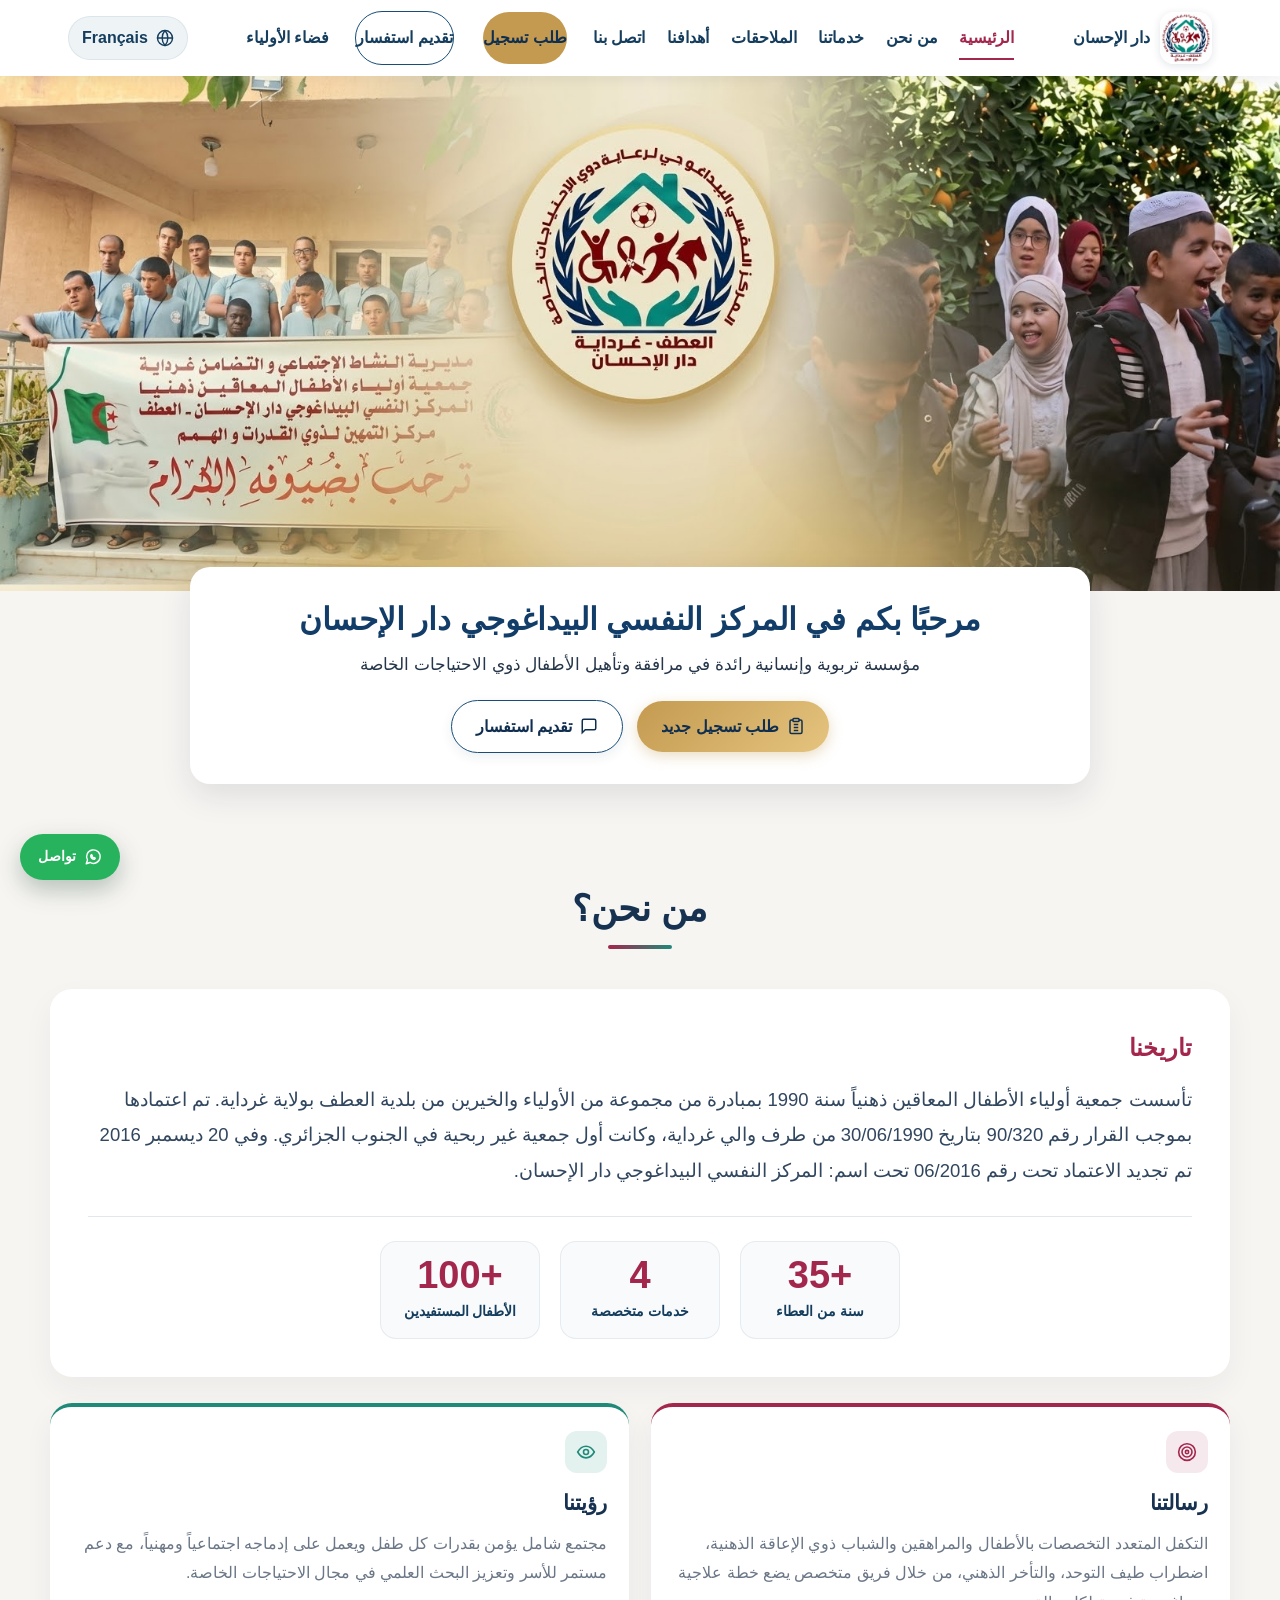
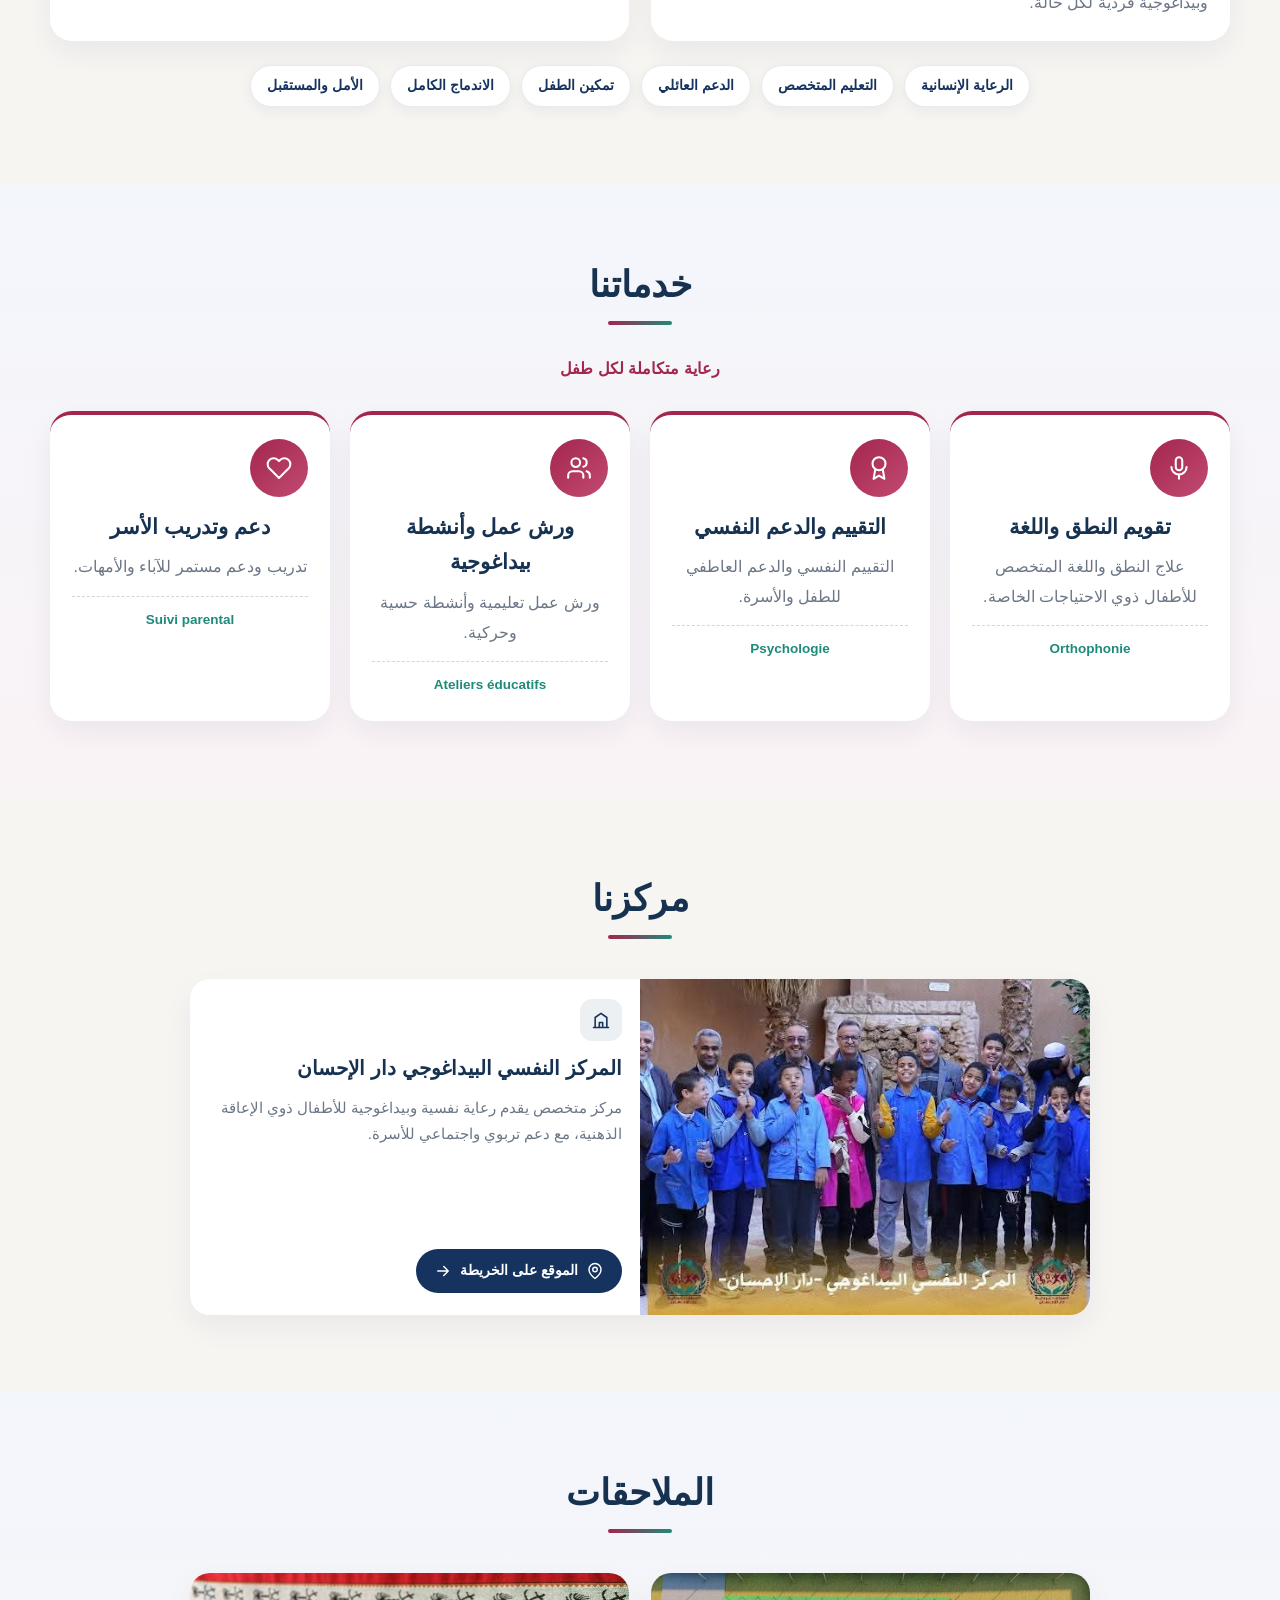
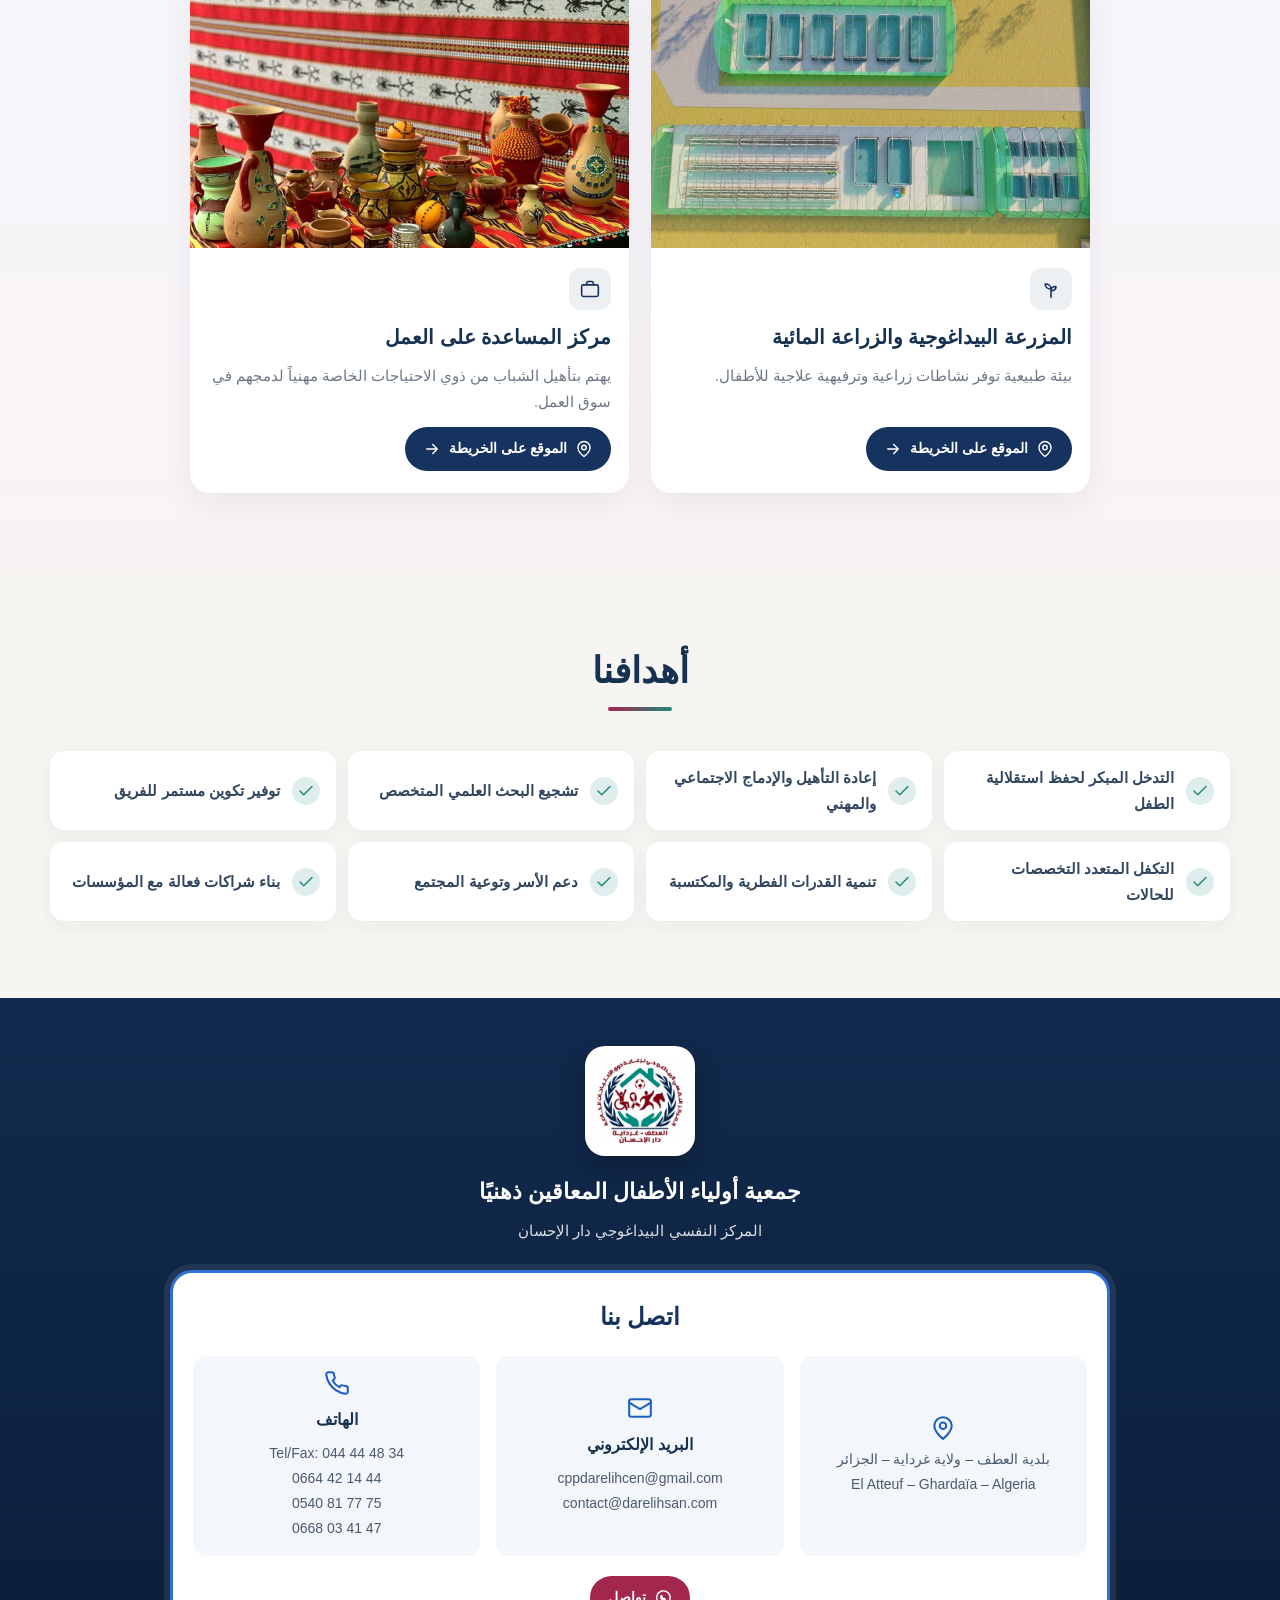
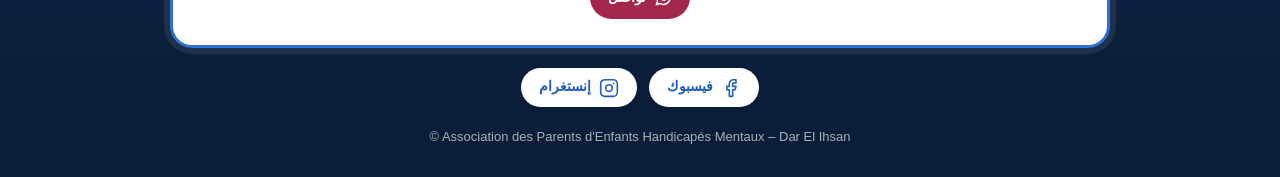
==== index.html @ ae3465ca "Add files via upload" ====
<!DOCTYPE html>
<html lang="ar" dir="rtl">
<head>
<meta charset="utf-8">
<meta name="viewport" content="width=device-width, initial-scale=1, viewport-fit=cover">
<title>جمعية أولياء الأطفال المعاقين ذهنيًا – دار الإحسان</title>
<meta name="description" content="جمعية أولياء الأطفال المعاقين ذهنيًا – المركز النفسي البيداغوجي دار الإحسان، العطف، غرداية، الجزائر">
<!-- أكواد Open Graph لمشاركة الرابط بشكل احترافي -->
<meta property="og:title" content="جمعية أولياء الأطفال المعاقين ذهنيًا – دار الإحسان">
<meta property="og:description" content="من أجل رعاية وتكفل أفضل بأطفالنا. المركز النفسي البيداغوجي دار الإحسان بالعطف.">
<meta property="og:image" content="logo.png">
<meta property="og:type" content="website">

<link rel="icon" href="logo.png">
<link rel="preconnect" href="https://fonts.googleapis.com"><link rel="preconnect" href="https://fonts.gstatic.com" crossorigin>
<link href="https://fonts.googleapis.com/css2?family=IBM+Plex+Sans+Arabic:wght@400;500;600;700&display=swap" rel="stylesheet">
<meta http-equiv="Content-Security-Policy" content="default-src 'self'; script-src 'self'; style-src 'self' 'unsafe-inline' https://fonts.googleapis.com; font-src https://fonts.gstatic.com; img-src 'self' data: https://*.supabase.co; media-src 'self' https://*.supabase.co; connect-src 'self' https://qgjddtylriqdwvpihvmi.supabase.co https://*.supabase.co; frame-src https://www.youtube-nocookie.com https://player.vimeo.com; object-src 'none'; base-uri 'none'; form-action 'none'; manifest-src 'self'">
<meta name="referrer" content="strict-origin-when-cross-origin">
<link rel="stylesheet" href="style.css?v=6">
<link rel="stylesheet" href="cms.css?v=6">
<link rel="manifest" href="manifest.webmanifest">
<meta name="theme-color" content="#0C2D55">
<meta name="mobile-web-app-capable" content="yes">
<meta name="apple-mobile-web-app-capable" content="yes">
<meta name="apple-mobile-web-app-status-bar-style" content="default">
<meta name="apple-mobile-web-app-title" content="دار الإحسان">
<link rel="apple-touch-icon" href="apple-touch-icon.png">
<link rel="stylesheet" href="pwa.css?v=1">
<script src="pwa.js" defer></script>
</head>
<body>
<svg width="0" height="0" style="position:absolute" aria-hidden="true">
<symbol id="i-phone" viewBox="0 0 24 24"><path d="M22 16.9v3a2 2 0 0 1-2.2 2 19.8 19.8 0 0 1-8.6-3.1 19.5 19.5 0 0 1-6-6A19.8 19.8 0 0 1 2.1 4.2 2 2 0 0 1 4.1 2h3a2 2 0 0 1 2 1.7c.1 1 .4 1.9.7 2.8a2 2 0 0 1-.5 2.1L8.1 9.9a16 16 0 0 0 6 6l1.3-1.3a2 2 0 0 1 2.1-.4c.9.3 1.8.6 2.8.7a2 2 0 0 1 1.7 2z"/></symbol>
<symbol id="i-wa" viewBox="0 0 24 24"><path d="M3 21l1.7-5A9 9 0 1 1 8 19.3z"/><path d="M9 10c0 3 2 5 5 5l1-1.5-2-1-1 .7a3 3 0 0 1-1.5-1.5l.7-1-1-2z"/></symbol>
<symbol id="i-mail" viewBox="0 0 24 24"><rect x="2" y="4" width="20" height="16" rx="2"/><path d="m22 7-10 6L2 7"/></symbol>
<symbol id="i-fb" viewBox="0 0 24 24"><path d="M18 2h-3a5 5 0 0 0-5 5v3H7v4h3v8h4v-8h3l1-4h-4V7a1 1 0 0 1 1-1h3z"/></symbol>
<symbol id="i-ig" viewBox="0 0 24 24"><rect x="2" y="2" width="20" height="20" rx="5"/><circle cx="12" cy="12" r="4"/><path d="M17.5 6.5h.01"/></symbol>
<symbol id="i-pin" viewBox="0 0 24 24"><path d="M20 10c0 6-8 12-8 12S4 16 4 10a8 8 0 0 1 16 0z"/><circle cx="12" cy="10" r="3"/></symbol>
<symbol id="i-globe" viewBox="0 0 24 24"><circle cx="12" cy="12" r="10"/><path d="M2 12h20M12 2a15 15 0 0 1 0 20 15 15 0 0 1 0-20z"/></symbol>
<symbol id="i-arrow" viewBox="0 0 24 24"><path d="M5 12h14M13 6l6 6-6 6"/></symbol>
<symbol id="i-center" viewBox="0 0 24 24"><path d="M3 21h18M5 21V9l7-5 7 5v12M10 21v-6h4v6"/></symbol>
<symbol id="i-work" viewBox="0 0 24 24"><rect x="2" y="7" width="20" height="14" rx="2"/><path d="M16 7V5a2 2 0 0 0-2-2h-4a2 2 0 0 0-2 2v2"/></symbol>
<symbol id="i-farm" viewBox="0 0 24 24"><path d="M12 22V12M12 12c0-4-3-6-7-6 0 4 3 6 7 6zM12 14c0-3 2-5 6-5 0 3-2 5-6 5z"/></symbol>
<symbol id="i-fish" viewBox="0 0 24 24"><path d="M2 12c3-5 9-6 13-3l3 3-3 3c-4 3-10 2-13-3zM18 12l4-3v6z"/></symbol>
<symbol id="i-heart" viewBox="0 0 24 24"><path d="M20.84 4.61a5.5 5.5 0 0 0-7.78 0L12 5.67l-1.06-1.06a5.5 5.5 0 0 0-7.78 7.78l1.06 1.06L12 21.23l7.78-7.78 1.06-1.06a5.5 5.5 0 0 0 0-7.78z"/></symbol>
<symbol id="i-mic" viewBox="0 0 24 24"><rect x="9" y="2" width="6" height="12" rx="3"/><path d="M5 11a7 7 0 0 0 14 0M12 18v4"/></symbol>
<symbol id="i-award" viewBox="0 0 24 24"><circle cx="12" cy="8" r="6"/><path d="M15.5 13.5 17 22l-5-3-5 3 1.5-8.5"/></symbol>
<symbol id="i-users" viewBox="0 0 24 24"><circle cx="9" cy="7" r="4"/><path d="M2 21v-2a4 4 0 0 1 4-4h6a4 4 0 0 1 4 4v2M16 3.1a4 4 0 0 1 0 7.8M22 21v-2a4 4 0 0 0-3-3.9"/></symbol>
<symbol id="i-eye" viewBox="0 0 24 24"><path d="M2 12s4-7 10-7 10 7 10 7-4 7-10 7S2 12 2 12z"/><circle cx="12" cy="12" r="3"/></symbol>
<symbol id="i-target" viewBox="0 0 24 24"><circle cx="12" cy="12" r="10"/><circle cx="12" cy="12" r="6"/><circle cx="12" cy="12" r="2"/></symbol>
<symbol id="i-check" viewBox="0 0 24 24"><path d="M20 6 9 17l-5-5"/></symbol>
</svg>

<header class="hd">
  <div class="wrap hd-in">
    <a class="brand" href="#home" aria-label="دار الإحسان">
      <img src="logo-sq.png" alt="Dar El Ihsan">
      <span data-i18n="brand">دار الإحسان</span>
    </a>

    <nav class="main-nav" aria-label="القائمة الرئيسية">
      <a href="#home" class="active" data-i18n="navHome"></a>
      <a href="#about" data-i18n="navAbout"></a>
      <a href="#services" data-i18n="navServices"></a>
      <a href="#annexes" data-i18n="navAnnexes"></a>
      <a href="#goals" data-i18n="navGoals"></a>
      <a href="#contact" data-i18n="navContact"></a>
      <a href="#reg" class="btn-nav-reg" id="navBtnReg">طلب تسجيل</a>
      <a href="#inquiry" class="btn-nav-inq" id="navBtnInq">تقديم استفسار</a>
      <a href="parent.html" data-i18n="navParent">فضاء الأولياء</a>
    </nav>

    <button id="lang" class="lang" type="button" aria-label="Switch language">
      <i data-i="globe"></i>
      <span id="langTxt">Français</span>
    </button>

    <button class="nav-toggle" type="button" aria-label="فتح القائمة" aria-expanded="false">
      <span></span><span></span><span></span>
    </button>
  </div>
</header>

<main>
  <section id="home" class="hero hero-cover" aria-label="Background image"></section>

  <div class="welcome-card-wrap">
    <div class="welcome-card">
      <h1 class="welcome-title" data-i18n="heroTitle">مرحبًا بكم في المركز النفسي البيداغوجي دار الإحسان</h1>
      <p class="welcome-sub">مؤسسة تربوية وإنسانية رائدة في مرافقة وتأهيل الأطفال ذوي الاحتياجات الخاصة</p>
      <div class="welcome-cta-group">
        <button type="button" class="btn-cta-gold" id="btnHeroReg">
          <svg viewBox="0 0 24 24" width="18" height="18" stroke="currentColor" fill="none" stroke-width="2"><path d="M16 4h2a2 2 0 0 1 2 2v14a2 2 0 0 1-2 2H6a2 2 0 0 1-2-2V6a2 2 0 0 1 2-2h2"/><rect x="8" y="2" width="8" height="4" rx="1" ry="1"/><path d="M9 14h6"/><path d="M9 18h6"/><path d="M9 10h6"/></svg>
          <span>طلب تسجيل جديد</span>
        </button>
        <button type="button" class="btn-cta-light" id="btnHeroInq">
          <svg viewBox="0 0 24 24" width="18" height="18" stroke="currentColor" fill="none" stroke-width="2"><path d="M21 15a2 2 0 0 1-2 2H7l-4 4V5a2 2 0 0 1 2-2h14a2 2 0 0 1 2 2z"/></svg>
          <span>تقديم استفسار</span>
        </button>
      </div>
    </div>
  </div>

  <section id="about" class="sec">
    <div class="wrap">
      <h2 data-i18n="aboutTitle">من نحن؟</h2>
      <div class="about-content hist">
        <h3 class="sub" data-i18n="histTitle">تاريخنا</h3>
        <p data-i18n="histText">تأسست جمعية أولياء الأطفال المعاقين ذهنياً سنة 1990 بمبادرة من مجموعة من الأولياء والخيرين من بلدية العطف بولاية غرداية. تم اعتمادها بموجب القرار رقم 90/320 بتاريخ 30/06/1990 من طرف والي غرداية، وكانت أول جمعية غير ربحية في الجنوب الجزائري. وفي 20 ديسمبر 2016 تم تجديد الاعتماد تحت رقم 06/2016 تحت اسم: المركز النفسي البيداغوجي دار الإحسان.</p>
        <div class="stats-row">
          <div class="stat-box"><span class="stat-num" data-i18n="statYearsValue">+35</span><span class="stat-txt" data-i18n="statYears">سنة من العطاء</span></div>
          <div class="stat-box"><span class="stat-num" data-i18n="statServicesValue">4</span><span class="stat-txt" data-i18n="statServices">خدمات متخصصة</span></div>
          <div class="stat-box"><span class="stat-num" data-i18n="statBeneficiariesValue">+100</span><span class="stat-txt" data-i18n="statBeneficiaries">الأطفال المستفيدين</span></div>
        </div>
      </div>
      <div class="mv">
        <article class="mvc reveal"><span class="ic"><i data-i="target"></i></span><h3 data-i18n="missionTitle">رسالتنا</h3><p data-i18n="missionText">التكفل المتعدد التخصصات بالأطفال والمراهقين والشباب ذوي الإعاقة الذهنية، اضطراب طيف التوحد، والتأخر الذهني، من خلال فريق متخصص يضع خطة علاجية وبيداغوجية فردية لكل حالة.</p></article>
        <article class="mvc vis reveal"><span class="ic"><i data-i="eye"></i></span><h3 data-i18n="visionTitle">رؤيتنا</h3><p data-i18n="visionText">مجتمع شامل يؤمن بقدرات كل طفل ويعمل على إدماجه اجتماعياً ومهنياً، مع دعم مستمر للأسر وتعزيز البحث العلمي في مجال الاحتياجات الخاصة.</p></article>
      </div>
      <div class="chips reveal"><span class="chip"><span data-i18n="v1">الرعاية الإنسانية</span></span><span class="chip"><span data-i18n="v2">التعليم المتخصص</span></span><span class="chip"><span data-i18n="v3">الدعم العائلي</span></span><span class="chip"><span data-i18n="v4">تمكين الطفل</span></span><span class="chip"><span data-i18n="v5">الاندماج الكامل</span></span><span class="chip"><span data-i18n="v6">الأمل والمستقبل</span></span></div>
    </div>
  </section>

  <section id="services" class="sec alt">
    <div class="wrap">
      <h2 data-i18n="servicesTitle">خدماتنا</h2>
      <p class="lead" data-i18n="servicesSub">رعاية متكاملة لكل طفل</p>
      <div class="svcs"><article class="svc reveal"><span class="ic"><i data-i="mic"></i></span><h3 data-i18n="s1a">تقويم النطق واللغة</h3><p data-i18n="s1d">علاج النطق واللغة المتخصص للأطفال ذوي الاحتياجات الخاصة.</p><span class="fr" dir="ltr" data-i18n="s1n">Orthophonie</span></article><article class="svc reveal"><span class="ic"><i data-i="award"></i></span><h3 data-i18n="s2a">التقييم والدعم النفسي</h3><p data-i18n="s2d">التقييم النفسي والدعم العاطفي للطفل والأسرة.</p><span class="fr" dir="ltr" data-i18n="s2n">Psychologie</span></article><article class="svc reveal"><span class="ic"><i data-i="users"></i></span><h3 data-i18n="s3a">ورش عمل وأنشطة بيداغوجية</h3><p data-i18n="s3d">ورش عمل تعليمية وأنشطة حسية وحركية.</p><span class="fr" dir="ltr" data-i18n="s3n">Ateliers éducatifs</span></article><article class="svc reveal"><span class="ic"><i data-i="heart"></i></span><h3 data-i18n="s4a">دعم وتدريب الأسر</h3><p data-i18n="s4d">تدريب ودعم مستمر للآباء والأمهات.</p><span class="fr" dir="ltr" data-i18n="s4n">Suivi parental</span></article></div>
    </div>
  </section>

  <section id="center" class="sec">
    <div class="wrap">
      <h2 data-i18n="centerTitle"></h2>
      <article class="card center-card reveal">
        <div class="ph"><img src="main-center.jpg" data-cms-img="center" alt="" loading="lazy"></div>
        <div class="body">
          <span class="ic"><i data-i="center"></i></span>
          <h3 data-i18n="cn"></h3>
          <p data-i18n="cd"></p>
          <a class="btn" href="https://maps.app.goo.gl/t6nTLCWQ8NMMDG4A9" data-cms-link="mapCenter" target="_blank" rel="noopener"><i data-i="pin"></i><span data-i18n="map"></span><i data-i="arrow" class="arr"></i></a>
        </div>
      </article>
    </div>
  </section>

  <section id="annexes" class="sec alt">
    <div class="wrap">
      <h2 data-i18n="annexTitle">الملاحقات</h2>
      <div class="grid two"><article class="card reveal"><div class="ph"><img src="farm-hydroponic.jpg" data-cms-img="farm" alt="" loading="lazy"></div><div class="body"><span class="ic"><i data-i="farm"></i></span><h3 data-i18n="nA1n"></h3><p data-i18n="nA1d"></p><a class="btn" href="https://maps.app.goo.gl/vLLZMdjQfvt87oHr9" data-cms-link="mapFarm" target="_blank" rel="noopener"><i data-i="pin"></i><span data-i18n="map">الموقع على الخريطة</span><i data-i="arrow" class="arr"></i></a></div></article><article class="card reveal"><div class="ph"><img src="work-center.jpg" data-cms-img="work" alt="" loading="lazy"></div><div class="body"><span class="ic"><i data-i="work"></i></span><h3 data-i18n="nA2n"></h3><p data-i18n="nA2d"></p><a class="btn" href="https://maps.app.goo.gl/H6kUhztG2EW298kaA" data-cms-link="mapWork" target="_blank" rel="noopener"><i data-i="pin"></i><span data-i18n="map">الموقع على الخريطة</span><i data-i="arrow" class="arr"></i></a></div></article></div>
    </div>
  </section>

  <section id="goals" class="sec">
    <div class="wrap">
      <h2 data-i18n="goalsTitle">أهدافنا</h2>
      <ul class="goals"><li class="reveal"><i data-i="check"></i><span data-i18n="g1">التدخل المبكر لحفظ استقلالية الطفل</span></li><li class="reveal"><i data-i="check"></i><span data-i18n="g2">إعادة التأهيل والإدماج الاجتماعي والمهني</span></li><li class="reveal"><i data-i="check"></i><span data-i18n="g3">تشجيع البحث العلمي المتخصص</span></li><li class="reveal"><i data-i="check"></i><span data-i18n="g4">توفير تكوين مستمر للفريق</span></li><li class="reveal"><i data-i="check"></i><span data-i18n="g5">التكفل المتعدد التخصصات للحالات</span></li><li class="reveal"><i data-i="check"></i><span data-i18n="g6">تنمية القدرات الفطرية والمكتسبة</span></li><li class="reveal"><i data-i="check"></i><span data-i18n="g7">دعم الأسر وتوعية المجتمع</span></li><li class="reveal"><i data-i="check"></i><span data-i18n="g8">بناء شراكات فعالة مع المؤسسات</span></li></ul>
    </div>
  </section>


  </main>

<a class="fab" href="https://wa.me/213668034147" data-cms-wa="whatsapp" target="_blank" rel="noopener" aria-label="WhatsApp">
  <i data-i="wa"></i><span data-i18n="waText">واتساب</span>
</a>

<footer>
  <div class="wrap">
    <img class="flogo" src="logo-sq.png" alt="Dar El Ihsan">
    <p class="f1" data-i18n="f1"></p>
    <p data-i18n="f2"></p>
    <div id="contact" class="fbox">
      <h3 data-i18n="contactTitle"></h3>
      <div class="fgrid">
        <div class="fi"><i data-i="pin"></i><p><span data-cms="addrAr">بلدية العطف – ولاية غرداية – الجزائر</span><br><span dir="ltr" data-cms="addrFr">El Atteuf – Ghardaïa – Algeria</span></p></div>
        <div class="fi"><i data-i="mail"></i><h4 data-i18n="mailT"></h4><p dir="ltr"><a href="mailto:cppdarelihcen@gmail.com" data-cms-mail="email1">cppdarelihcen@gmail.com</a><br><a href="mailto:contact@darelihsan.com" data-cms-mail="email2">contact@darelihsan.com</a></p></div>
        <div class="fi"><i data-i="phone"></i><h4 data-i18n="phoneT"></h4><p dir="ltr">Tel/Fax: <a href="tel:044444834" data-cms-tel="phone1">044 44 48 34</a><br><a href="tel:0664421444" data-cms-tel="phone2">0664 42 14 44</a><br><a href="tel:0540817775" data-cms-tel="phone3">0540 81 77 75</a><br><a href="tel:0668034147" data-cms-tel="phone4">0668 03 41 47</a></p></div>
      </div>
      <a class="btn gold" href="https://wa.me/213668034147" data-cms-wa="whatsapp" target="_blank" rel="noopener"><i data-i="wa"></i><span data-i18n="waText"></span></a>
    </div>
    <div class="fs">
      <a href="https://www.facebook.com/apehme" data-cms-link="facebook" target="_blank" rel="noopener"><i data-i="fb"></i><span data-i18n="fb"></span></a>
      <a href="https://www.instagram.com/cpp_1990" data-cms-link="instagram" target="_blank" rel="noopener"><i data-i="ig"></i><span data-i18n="ig"></span></a>
    </div>
    <p class="copy" dir="ltr">© Association des Parents d'Enfants Handicapés Mentaux – Dar El Ihsan</p>
  </div>
</footer>
<script src="i18n-data.js?v=6"></script>
<script src="cms-config.js?v=6"></script>
<script src="cms.js?v=6"></script>
<script src="script.js?v=6"></script>

  <!-- نافذة طلب تسجيل أولي جديد -->
  <div id="regModal" class="public-modal-backdrop" hidden>
    <div class="public-modal-box" role="dialog" aria-modal="true" aria-labelledby="regModalTitle">
      <div class="public-modal-head">
        <div>
          <h2 id="regModalTitle">استمارة طلب تسجيل أولي جديد</h2>
          <p class="muted">مخصصة للأولياء الراغبين في تسجيل أبنائهم في جمعية دار الإحسان</p>
        </div>
        <button type="button" class="btn-modal-close" id="btnCloseRegModal" aria-label="إغلاق">&times;</button>
      </div>

      <form id="regForm" class="public-modal-form" novalidate>
        <!-- حقل الحماية من الرسائل الآلية Honeypot -->
        <input type="text" name="website_url_check" class="honeypot-fld" tabindex="-1" autocomplete="off">

        <h3 class="form-section-title">1. معلومات ولي الأمر</h3>
        <div class="form-grid-2">
          <label class="form-fld">
            <span>الاسم واللقب الكامل <em class="req">*</em></span>
            <input type="text" id="reg_guardian_name" required placeholder="مثال: أحمد بن محمد">
          </label>
          <label class="form-fld">
            <span>رقم الهاتف المباشر <em class="req">*</em></span>
            <input type="tel" id="reg_guardian_phone" required dir="ltr" placeholder="05 / 06 / 07...">
          </label>
          <label class="form-fld">
            <span>البريد الإلكتروني (اختياري)</span>
            <input type="email" id="reg_guardian_email" dir="ltr" placeholder="example@email.com">
          </label>
          <label class="form-fld">
            <span>مكان الإقامة: الولاية والبلدية <em class="req">*</em></span>
            <input type="text" id="reg_residence" required placeholder="مثال: غرداية - العطف">
          </label>
        </div>

        <h3 class="form-section-title">2. معلومات الطفل المراد تسجيله</h3>
        <div class="form-grid-2">
          <label class="form-fld">
            <span>اسم ولقب الطفل <em class="req">*</em></span>
            <input type="text" id="reg_child_name" required placeholder="اسم ولقب الطفل">
          </label>
          <label class="form-fld">
            <span>تاريخ الميلاد <em class="req">*</em></span>
            <input type="date" id="reg_child_dob" required>
          </label>
          <label class="form-fld">
            <span>العمر المحسوب تلقائياً</span>
            <input type="text" id="reg_child_age" readonly class="is-readonly" placeholder="يُحسب فور إدخال تاريخ الميلاد">
          </label>
          <label class="form-fld">
            <span>نوع الإعاقة أو اضطراب النمو <em class="req">*</em></span>
            <select id="reg_disability" required>
              <option value="">— اختر نوع الإعاقة / الاضطراب —</option>
              <option value="التوحد">التوحد</option>
              <option value="متلازمة داون">متلازمة داون</option>
              <option value="الإعاقة الذهنية">الإعاقة الذهنية</option>
              <option value="اضطرابات النمو">اضطرابات النمو</option>
              <option value="حالات أخرى">حالات أخرى</option>
            </select>
          </label>
          <label class="form-fld wide">
            <span>معلومات وتوجيهات إضافية عن الحالة (اختياري)</span>
            <textarea id="reg_extra_info" rows="3" placeholder="اذكر أي تفاصيل إضافية تود إبلاغ الفريق البيداغوجي بها…"></textarea>
          </label>
        </div>

        <div class="privacy-consent-box">
          <label class="consent-label">
            <input type="checkbox" id="reg_consent" required>
            <span>أوافق على معالجة البيانات المقدمة لأغراض دراسة طلب التسجيل والتواصل معي من طرف إدارة جمعية دار الإحسان، وأقر بصحة المعلومات المدخلة.</span>
          </label>
          <p class="privacy-note">تنبيه: إرسال الطلب الأولي لا يمثل قبولاً نهائياً أو إنشاء حساب فوري، بل يخضع لدراسة اللجنة البيداغوجية المتخصصة.</p>
        </div>

        <div id="regAlertBox" class="form-alert" hidden></div>

        <div class="modal-form-actions">
          <button type="button" class="btn-cancel" id="btnCancelReg">إلغاء</button>
          <button type="submit" class="btn-submit-gold" id="btnSubmitReg">
            <span>إرسال طلب التسجيل</span>
          </button>
        </div>
      </form>

      <!-- بطاقة التأكيد والنجاح -->
      <div id="regSuccessCard" class="reg-success-card" hidden>
        <div class="success-icon-box">✓</div>
        <h3>تم استلام طلبكم بنجاح</h3>
        <p>ستقوم إدارة جمعية دار الإحسان بدراسة الطلب والتواصل معكم عند الحاجة. شكراً لثقتكم بنا.</p>
        <div class="ref-code-box">
          <span>الرقم المرجعي لمتابعة طلبكم:</span>
          <strong id="regRefCodeDisplay">REQ-2026-0000</strong>
        </div>
        <p class="muted small">يرجى الاحتفاظ بهذا الرقم لمتابعة التواصل مع إدارة المركز.</p>
        <button type="button" class="btn-cta-gold" id="btnDoneReg" style="margin-top:16px;">تم</button>
      </div>
    </div>
  </div>

  <!-- نافذة تقديم استفسار -->
  <div id="inqModal" class="public-modal-backdrop" hidden>
    <div class="public-modal-box" role="dialog" aria-modal="true" aria-labelledby="inqModalTitle">
      <div class="public-modal-head">
        <div>
          <h2 id="inqModalTitle">تقديم استفسار لإدارة دار الإحسان</h2>
          <p class="muted">نسعد بالإجابة عن كافة تساؤلاتكم ومرافقتكم</p>
        </div>
        <button type="button" class="btn-modal-close" id="btnCloseInqModal" aria-label="إغلاق">&times;</button>
      </div>

      <form id="inqForm" class="public-modal-form" novalidate>
        <input type="text" name="inq_honeypot_field" class="honeypot-fld" tabindex="-1" autocomplete="off">

        <div class="form-grid-2">
          <label class="form-fld">
            <span>الاسم واللقب <em class="req">*</em></span>
            <input type="text" id="inq_name" required placeholder="الاسم واللقب">
          </label>
          <label class="form-fld">
            <span>رقم الهاتف المباشر <em class="req">*</em></span>
            <input type="tel" id="inq_phone" required dir="ltr" placeholder="05 / 06 / 07...">
          </label>
          <label class="form-fld wide">
            <span>البريد الإلكتروني (اختياري)</span>
            <input type="email" id="inq_email" dir="ltr" placeholder="example@email.com">
          </label>
          <label class="form-fld wide">
            <span>موضوع الاستفسار <em class="req">*</em></span>
            <input type="text" id="inq_subject" required placeholder="مثال: استفسار حول مواعيد الاستقبال وشروط التسجيل">
          </label>
          <label class="form-fld wide">
            <span>نص الاستفسار أو الرسالة <em class="req">*</em></span>
            <textarea id="inq_message" rows="4" required placeholder="اكتب استفسارك هنا بكل وضوح…"></textarea>
          </label>
        </div>

        <div class="privacy-consent-box">
          <label class="consent-label">
            <input type="checkbox" id="inq_consent" required>
            <span>أوافق على معالجة البيانات المقدمة لأغراض الرد والتواصل بخصوص الاستفسار.</span>
          </label>
        </div>

        <div id="inqAlertBox" class="form-alert" hidden></div>

        <div class="modal-form-actions">
          <button type="button" class="btn-cancel" id="btnCancelInq">إلغاء</button>
          <button type="submit" class="btn-submit-gold" id="btnSubmitInq">
            <span>إرسال الاستفسار</span>
          </button>
        </div>
      </form>

      <div id="inqSuccessCard" class="reg-success-card" hidden>
        <div class="success-icon-box">✓</div>
        <h3>تم استلام استفساركم بنجاح</h3>
        <p>نشكركم على تواصلكم مع جمعية دار الإحسان. سيتم الرد على استفساركم والتواصل معكم في أقرب وقت.</p>
        <button type="button" class="btn-cta-gold" id="btnDoneInq" style="margin-top:16px;">إغلاق</button>
      </div>
    </div>
  </div>

</body>
</html>
---- style.css ----
@import url('https://fonts.googleapis.com/css2?family=IBM+Plex+Sans+Arabic:wght@400;500;600;700&display=swap');

:root {
  --nav-bg: rgba(255, 255, 255, 0.95);
  --nav-text: #153d5d;
  --nav-soft: #eef3f6;
  --gold: #a3264d;
  --green: #1f8a7a;
  --blue: #16335f;
  --cream: #f5efe8;
  --paper: #f9f5f1;
  --dark: #163250;
  --muted: #6b7787;
  --shadow: rgba(11, 33, 62, 0.14);
}

* {
  box-sizing: border-box;
}

html {
  scroll-behavior: smooth;
  scroll-padding-top: 86px;
  -webkit-tap-highlight-color: transparent;
}

body {
  margin: 0;
  overflow-x: hidden;
  max-width: 100vw;
  font: 400 16px/1.7 "Segoe UI", Tahoma, Arial, sans-serif;
  background: #f7f5f2;
  color: var(--dark);
  -webkit-font-smoothing: antialiased;
}

html[lang="ar"] body {
  font-family: "IBM Plex Sans Arabic", "Segoe UI", Tahoma, Arial, sans-serif;
}

html[lang="fr"] body {
  font-family: "Segoe UI", Tahoma, Arial, sans-serif;
}

img {
  display: block;
  max-width: 100%;
  height: auto;
}

a {
  color: inherit;
  text-decoration: none;
}

button,
input,
textarea,
select {
  font: inherit;
}

.wrap {
  width: min(1180px, calc(100% - 32px));
  margin-inline: auto;
}

.i {
  width: 20px;
  height: 20px;
  display: inline-block;
  vertical-align: middle;
  flex: none;
  fill: none;
  stroke: currentColor;
  stroke-width: 1.9;
  stroke-linecap: round;
  stroke-linejoin: round;
}

[data-i] {
  display: inline-flex;
  align-items: center;
  justify-content: center;
}

:focus-visible {
  outline: 2px solid var(--gold);
  outline-offset: 3px;
}

/* ===== الشريط العلوي (Header) ===== */
.hd {
  position: sticky;
  top: 0;
  z-index: 50;
  padding: 0;
  background: #ffffff;
  box-shadow: 0 2px 14px rgba(11, 33, 62, 0.08);
}

.hd-in {
  position: relative;
  display: flex;
  align-items: center;
  justify-content: space-between;
  gap: 16px;
  height: 76px;
  padding: 8px 18px;
}

.brand {
  display: inline-flex;
  align-items: center;
  gap: 10px;
  min-width: 0;
  color: var(--nav-text);
  font-weight: 800;
  font-size: 16px;
  white-space: nowrap;
}

.brand img {
  width: 52px;
  height: 52px;
  border-radius: 14px;
  object-fit: contain;
  background: #ffffff;
  box-shadow: 0 2px 8px rgba(11, 33, 62, 0.12);
}

.brand span {
  display: inline-block;
  max-width: 180px;
  overflow: hidden;
  text-overflow: ellipsis;
}

.main-nav {
  display: flex;
  align-items: center;
  justify-content: center;
  gap: clamp(12px, 1.7vw, 24px);
  flex: 1;
  font-weight: 700;
  color: var(--nav-text);
}

.main-nav a {
  position: relative;
  display: inline-flex;
  align-items: center;
  padding: 12px 0;
  transition: color 0.2s ease;
}

.main-nav a::after {
  content: "";
  position: absolute;
  left: 0;
  right: 0;
  bottom: 4px;
  height: 2px;
  background: var(--gold);
  transform: scaleX(0);
  transform-origin: center;
  transition: transform 0.2s ease;
}

.main-nav a:hover,
.main-nav a.active {
  color: var(--gold);
}

.main-nav a:hover::after,
.main-nav a.active::after {
  transform: scaleX(1);
}

.lang {
  display: inline-flex;
  align-items: center;
  justify-content: center;
  gap: 8px;
  min-width: 110px;
  padding: 8px 14px;
  border: 0;
  border-radius: 999px;
  background: var(--nav-soft);
  color: var(--nav-text);
  font-weight: 700;
  cursor: pointer;
  box-shadow: inset 0 0 0 1px rgba(19, 61, 93, 0.08);
  transition: background 0.2s ease;
}

.lang:hover {
  background: #e2ebf1;
}

.lang .i {
  width: 18px;
  height: 18px;
}

.nav-toggle {
  display: none;
  width: 44px;
  height: 44px;
  padding: 0;
  border: 0;
  border-radius: 12px;
  background: var(--nav-soft);
  align-items: center;
  justify-content: center;
  flex-direction: column;
  gap: 5px;
  cursor: pointer;
  box-shadow: inset 0 0 0 1px rgba(19, 61, 93, 0.08);
}

.nav-toggle span {
  display: block;
  width: 20px;
  height: 2.2px;
  border-radius: 2px;
  background: var(--nav-text);
  transition: transform 0.2s ease, opacity 0.2s ease;
}

.nav-toggle[aria-expanded="true"] span:nth-child(1) {
  transform: translateY(7.2px) rotate(45deg);
}
.nav-toggle[aria-expanded="true"] span:nth-child(2) {
  opacity: 0;
}
.nav-toggle[aria-expanded="true"] span:nth-child(3) {
  transform: translateY(-7.2px) rotate(-45deg);
}

/* ===== الواجهة الترحيبية (Hero & Welcome) ===== */
.hero-cover {
  display: block;
  width: 100%;
  max-width: 1632px;
  margin: 0 auto;
  min-height: 0;
  aspect-ratio: 1632 / 656;
  background-image: url('cover.jpg');
  background-size: cover;
  background-position: center center;
  background-repeat: no-repeat;
  border: 0;
  outline: 0;
}

.welcome-card-wrap {
  position: relative;
  z-index: 2;
  width: 100%;
  margin-top: -24px;
  padding: 0 14px 24px;
}

.welcome-card {
  width: min(900px, 100%);
  margin: 0 auto;
  background: #ffffff;
  border: 0;
  border-radius: 20px;
  box-shadow: 0 12px 32px rgba(11, 33, 62, 0.10);
  padding: clamp(18px, 2.4vw, 32px) clamp(20px, 3.5vw, 44px);
}

.welcome-title {
  margin: 0;
  color: #123d68;
  font-family: "IBM Plex Sans Arabic", "Segoe UI", sans-serif;
  font-size: clamp(1.25rem, 2.4vw, 2.3rem);
  line-height: 1.5;
  font-weight: 800;
  text-align: center;
}

.welcome-title .word {
  display: inline-block;
  opacity: 0;
  transform: translateY(16px);
  filter: blur(6px);
  animation: wordRise 0.6s cubic-bezier(0.2, 0.7, 0.2, 1) forwards;
  animation-delay: calc(var(--i) * 0.12s + 0.1s);
}

@keyframes wordRise {
  0% {
    opacity: 0;
    transform: translateY(16px);
    filter: blur(6px);
  }
  100% {
    opacity: 1;
    transform: translateY(0);
    filter: blur(0);
  }
}

/* ===== الأقسام العامة (Sections) ===== */
.sec {
  padding: clamp(48px, 6vw, 84px) 0;
}

.sec.alt {
  background: linear-gradient(180deg, #f3f6fb, #faf3f6);
}

h2 {
  position: relative;
  margin: 0 0 24px;
  padding-bottom: 16px;
  text-align: center;
  color: var(--dark);
  font-size: clamp(24px, 3vw, 36px);
  line-height: 1.35;
}

h2::after {
  content: "";
  display: block;
  width: 64px;
  height: 4px;
  margin: 12px auto 0;
  border-radius: 4px;
  background: linear-gradient(90deg, var(--gold), var(--green));
}

.lead {
  margin: -10px 0 28px;
  text-align: center;
  color: var(--gold);
  font-weight: 700;
}

.sub {
  margin: 0 0 14px;
  color: var(--gold);
  font-size: clamp(19px, 2.2vw, 24px);
}

/* ===== قسم من نحن (About) ===== */
.about-content {
  background: #ffffff;
  border-radius: 22px;
  padding: clamp(20px, 3vw, 40px);
  box-shadow: 0 12px 30px rgba(11, 33, 62, 0.05);
}

.about-content p {
  margin: 0;
  color: #31465f;
  font-size: clamp(15.5px, 1.6vw, 18.5px);
  line-height: 1.9;
  text-align: center;
}

.hist p {
  text-align: start;
}

.hist .seat {
  display: flex;
  gap: 10px;
  align-items: flex-start;
  margin-top: 16px;
  padding: 12px 16px;
  border-radius: 14px;
  background: #f6f1f4;
  color: var(--muted);
  font-size: 15px;
  line-height: 1.8;
}

.hist .seat .i {
  color: var(--gold);
  margin-top: 4px;
}

.stats-row {
  display: flex;
  justify-content: center;
  flex-wrap: wrap;
  gap: 20px;
  margin-top: 28px;
  padding-top: 24px;
  border-top: 1px solid rgba(19, 61, 93, 0.12);
}

.stat-box {
  display: flex;
  flex-direction: column;
  align-items: center;
  gap: 6px;
  min-width: 160px;
  padding: 14px 18px;
  border-radius: 16px;
  background: #f8fafc;
  border: 1px solid rgba(19, 61, 93, 0.08);
}

.stat-num {
  color: var(--gold);
  font-size: clamp(26px, 3vw, 38px);
  font-weight: 800;
  line-height: 1;
}

.stat-txt {
  color: var(--nav-text);
  font-weight: 700;
  font-size: 14px;
}

.mv {
  display: grid;
  gap: 22px;
  margin-top: 26px;
}

@media (min-width: 760px) {
  .mv {
    grid-template-columns: 1fr 1fr;
  }
}

.mvc,
.svc,
.ci {
  background: #ffffff;
  border-radius: 22px;
  padding: 24px 22px;
  box-shadow: 0 12px 28px rgba(13, 38, 64, 0.06);
  border-top: 4px solid var(--gold);
  transition: transform 0.25s ease, box-shadow 0.25s ease;
}

.mvc.vis {
  border-top-color: var(--green);
}

.mvc h3,
.svc h3,
.ci h3 {
  margin: 12px 0 8px;
  color: var(--dark);
  font-size: clamp(17px, 1.8vw, 21px);
}

.mvc p,
.ci p,
.svc p {
  margin: 0;
  color: var(--muted);
  line-height: 1.85;
}

.mvc .ic {
  background: rgba(163, 38, 77, 0.1);
  color: var(--gold);
}

.mvc.vis .ic {
  background: rgba(31, 138, 122, 0.12);
  color: var(--green);
}

.chips {
  display: flex;
  flex-wrap: wrap;
  justify-content: center;
  gap: 10px;
  margin-top: 24px;
}

.chip {
  padding: 8px 16px;
  border-radius: 999px;
  background: #ffffff;
  color: var(--blue);
  font-weight: 700;
  font-size: 14px;
  box-shadow: 0 4px 14px rgba(13, 38, 64, 0.06);
  border: 1px solid rgba(22, 51, 95, 0.1);
}

/* ===== قسم الخدمات (Services) ===== */
.svcs {
  display: grid;
  gap: 20px;
  grid-template-columns: repeat(auto-fit, minmax(220px, 1fr));
}

.svc {
  text-align: center;
  display: flex;
  flex-direction: column;
  align-items: center;
}

.svc:hover,
.ci:hover,
.mvc:hover {
  transform: translateY(-4px);
  box-shadow: 0 18px 36px rgba(13, 38, 64, 0.10);
}

.svc .ic {
  width: 58px;
  height: 58px;
  border-radius: 50%;
  background: linear-gradient(135deg, var(--gold), #c24a72);
  color: #ffffff;
}

.svc .ic .i {
  width: 26px;
  height: 26px;
}

.svc .fr {
  margin-top: 14px;
  padding-top: 12px;
  border-top: 1px dashed rgba(22, 51, 95, 0.2);
  color: var(--green);
  font-weight: 700;
  font-size: 13.5px;
  width: 100%;
}

/* ===== قسم المراكز (Centers) ===== */
.grid {
  display: grid;
  gap: 22px;
}

@media (min-width: 700px) {
  .grid {
    grid-template-columns: repeat(2, minmax(0, 1fr));
  }
}

@media (min-width: 1024px) {
  .grid {
    grid-template-columns: repeat(3, minmax(0, 1fr));
  }
}

.grid.two {
  max-width: 900px;
  margin-inline: auto;
}

@media (min-width: 700px) {
  .grid.two {
    grid-template-columns: repeat(2, minmax(0, 1fr));
  }
}

.card {
  display: flex;
  flex-direction: column;
  overflow: hidden;
  border-radius: 20px;
  background: #ffffff;
  box-shadow: 0 12px 30px rgba(13, 38, 64, 0.06);
}

.ph {
  aspect-ratio: 16 / 10;
  overflow: hidden;
  background: #edf2f7;
}

.ph img {
  width: 100%;
  height: 100%;
  object-fit: cover;
  object-position: center;
}

.body {
  display: flex;
  flex-direction: column;
  gap: 12px;
  flex: 1;
  padding: 20px 18px 22px;
}

.ic {
  display: inline-flex;
  align-items: center;
  justify-content: center;
  gap: 6px;
  align-self: flex-start;
  width: 42px;
  height: 42px;
  border-radius: 12px;
  background: rgba(19, 61, 93, 0.08);
  color: var(--blue);
}

.body h3 {
  margin: 0;
  color: var(--dark);
  font-size: clamp(17px, 1.6vw, 21px);
  line-height: 1.45;
}

.body p {
  margin: 0;
  color: var(--muted);
  font-size: 14.5px;
  line-height: 1.8;
  flex: 1;
}

.center-card {
  max-width: 900px;
  margin-inline: auto;
}

@media (min-width: 760px) {
  .center-card {
    display: grid;
    grid-template-columns: 1fr 1fr;
  }
  .center-card .ph {
    aspect-ratio: auto;
    min-height: 100%;
  }
}

/* ===== الأزرار (Buttons) ===== */
.btn {
  display: inline-flex;
  align-items: center;
  justify-content: center;
  gap: 8px;
  align-self: flex-start;
  padding: 10px 18px;
  border-radius: 999px;
  background: var(--blue);
  color: #ffffff !important;
  font-weight: 700;
  font-size: 14px;
  border: 0;
  cursor: pointer;
  transition: filter 0.2s ease, transform 0.2s ease;
}

.btn.gold {
  background: var(--gold);
}

.btn:hover {
  filter: brightness(1.1);
  transform: translateY(-1px);
}

.btn .i,
.tile .i,
.lnk .i,
.fab .i,
.fs .i {
  width: 18px;
  height: 18px;
}

/* ===== قسم الأهداف (Goals) ===== */
.goals {
  list-style: none;
  margin: 0;
  padding: 0;
  display: grid;
  gap: 12px;
  grid-template-columns: repeat(auto-fit, minmax(280px, 1fr));
}

.goals li {
  display: flex;
  align-items: center;
  gap: 12px;
  padding: 14px 16px;
  border-radius: 14px;
  background: #ffffff;
  box-shadow: 0 6px 18px rgba(13, 38, 64, 0.05);
  font-weight: 600;
  color: #31465f;
  font-size: 15px;
}

.goals .i {
  flex: none;
  width: 28px;
  height: 28px;
  padding: 5px;
  border-radius: 50%;
  background: rgba(31, 138, 122, 0.14);
  color: var(--green);
}

/* ===== صندوق الاتصال والتذييل (Footer) ===== */
footer {
  background: linear-gradient(180deg, #112a4d, #0a1d38);
  color: rgba(255, 255, 255, 0.9);
  padding: 48px 0 28px;
  text-align: center;
}

.flogo {
  width: 110px;
  height: 110px;
  margin: 0 auto 16px;
  border-radius: 20px;
  object-fit: contain;
  padding: 8px;
  background: #ffffff;
  box-shadow: 0 10px 24px rgba(0, 0, 0, 0.25);
}

.f1 {
  margin: 0 0 6px;
  color: #ffffff;
  font-size: clamp(18px, 2vw, 22px);
  font-weight: 800;
}

footer p {
  margin: 0;
  line-height: 1.8;
  color: rgba(255, 255, 255, 0.85);
  font-size: 14.5px;
}

.ad {
  margin-top: 8px !important;
}

.fbox {
  max-width: 940px;
  margin: 26px auto 20px;
  padding: 24px 20px 26px;
  border: 3px solid #2f6fd6;
  border-radius: 22px;
  background: #ffffff;
  color: var(--dark);
  box-shadow: 0 0 0 6px rgba(255, 255, 255, 0.08);
}

.fbox h3 {
  margin: 0 0 18px;
  color: var(--blue);
  font-size: clamp(19px, 2.2vw, 24px);
  font-weight: 800;
}

.fgrid {
  display: grid;
  gap: 16px;
  grid-template-columns: repeat(auto-fit, minmax(220px, 1fr));
  margin-bottom: 20px;
}

.fi {
  display: flex;
  flex-direction: column;
  align-items: center;
  justify-content: center;
  gap: 6px;
  padding: 14px 12px;
  border-radius: 14px;
  background: #f3f6fb;
}

.fi .i {
  width: 26px;
  height: 26px;
  color: #1f5fbf;
}

.fi h4 {
  margin: 4px 0 2px;
  color: var(--dark);
  font-size: 16px;
  font-weight: 700;
}

.fi p {
  color: #4a5a70;
  font-size: 14px;
}

.fi a:hover {
  color: #1f5fbf;
  text-decoration: underline;
}

.fbox .btn {
  align-self: center;
  display: inline-flex;
}

.fs {
  display: flex;
  justify-content: center;
  gap: 12px;
  margin: 18px 0;
  flex-wrap: wrap;
}

.fs a {
  display: inline-flex;
  align-items: center;
  gap: 8px;
  padding: 8px 18px;
  border-radius: 999px;
  background: #ffffff;
  color: #1f5fbf;
  font-weight: 800;
  font-size: 13.5px;
  box-shadow: 0 2px 8px rgba(0, 0, 0, 0.15);
}

.fs a .i {
  width: 20px;
  height: 20px;
  color: #1f5fbf;
}

.copy {
  margin-top: 14px !important;
  font-size: 13px;
  color: rgba(255, 255, 255, 0.65);
}

/* زر واتساب العائم (FAB) */
.fab {
  position: fixed;
  inset-inline-end: 20px;
  bottom: 20px;
  z-index: 60;
  display: inline-flex;
  align-items: center;
  gap: 8px;
  padding: 11px 18px;
  border-radius: 999px;
  background: #27b35d;
  color: #ffffff;
  font-weight: 800;
  font-size: 14px;
  box-shadow: 0 10px 24px rgba(18, 60, 42, 0.28);
  transition: transform 0.2s ease, box-shadow 0.2s ease;
}

.fab:hover {
  transform: translateY(-2px) scale(1.02);
  box-shadow: 0 14px 28px rgba(18, 60, 42, 0.35);
}

/* الرسوم المتحركة والتمرير */
.js .reveal:not(.in) {
  opacity: 0;
  transform: translateY(18px);
}

.reveal {
  transition: opacity 0.6s ease, transform 0.6s ease;
}

/* =====================================================================
   قواعد التجاوب للأجهزة اللوحية (Tablets <= 900px)
   ===================================================================== */
@media (max-width: 900px) {
  .hd-in {
    position: relative;
    gap: 12px;
  }

  .nav-toggle {
    display: inline-flex;
  }

  .brand span {
    font-size: 15px;
    max-width: 140px;
  }

  .main-nav {
    position: absolute;
    top: calc(100% + 8px);
    inset-inline: 0;
    z-index: 100;
    display: none;
    flex-direction: column;
    align-items: stretch;
    gap: 4px;
    padding: 14px 16px;
    background: rgba(255, 255, 255, 0.98);
    backdrop-filter: blur(12px);
    -webkit-backdrop-filter: blur(12px);
    border-radius: 18px;
    box-shadow: 0 16px 36px rgba(11, 33, 62, 0.16);
    border: 1px solid rgba(19, 61, 93, 0.08);
  }

  .main-nav.open {
    display: flex;
  }

  .main-nav a {
    width: 100%;
    padding: 12px 14px;
    border-radius: 10px;
    font-size: 15px;
    font-weight: 700;
    color: var(--nav-text);
  }

  .main-nav a::after {
    display: none;
  }

  .main-nav a:hover,
  .main-nav a.active {
    background: rgba(19, 61, 93, 0.06);
    color: var(--gold);
  }

  .main-nav a[href="parent.html"] {
    background: #fdf5f8;
    color: var(--gold);
    border: 1px solid rgba(163, 38, 77, 0.2);
    margin-top: 4px;
    text-align: center;
    font-weight: 800;
  }
}

/* =====================================================================
   قواعد التجاوب للهواتف الذكية (Mobile Phones <= 640px)
   أبعاد دقيقة ومريحة للمستخدم دون قص أو تشويه للصور أو المحتوى
   ===================================================================== */
@media (max-width: 640px) {
  .hd-in {
    height: 64px;
    padding: 6px 12px;
  }

  .brand img {
    width: 42px;
    height: 42px;
    border-radius: 12px;
  }

  .brand span {
    font-size: 14px;
    max-width: 120px;
  }

  .lang {
    min-width: 84px;
    padding: 6px 10px;
    font-size: 12px;
  }

  /* أبعاد البانر الترحيبي على الهاتف: توازن ممتاز يبرز الصورة بوضوح */
  .hero-cover {
    width: 100%;
    min-height: 220px;
    height: 52vw;
    max-height: 320px;
    aspect-ratio: auto;
    background-size: cover;
    background-position: center center;
    border-radius: 0 0 16px 16px;
  }

  .welcome-card-wrap {
    margin-top: -22px;
    padding: 0 12px 20px;
  }

  .welcome-card {
    padding: 18px 14px;
    border-radius: 16px;
  }

  .welcome-title {
    font-size: clamp(1.15rem, 5vw, 1.45rem);
    line-height: 1.5;
  }

  .sec {
    padding: 36px 0;
  }

  h2 {
    font-size: 24px;
    margin-bottom: 20px;
    padding-bottom: 12px;
  }

  h2::after {
    width: 48px;
    height: 3.5px;
    margin-top: 10px;
  }

  .about-content {
    padding: 20px 14px;
    border-radius: 16px;
  }

  .about-content p {
    font-size: 14.5px;
    line-height: 1.85;
    text-align: justify;
  }

  /* شريط الإحصائيات: 3 خانات متناسقة تعرض بدقة دون أي تجاوز للحواف */
  .stats-row {
    display: grid;
    grid-template-columns: repeat(3, 1fr);
    gap: 8px;
    margin-top: 20px;
    padding-top: 16px;
  }

  .stat-box {
    min-width: 0;
    padding: 10px 4px;
    text-align: center;
    border-radius: 12px;
  }

  .stat-num {
    font-size: 22px;
  }

  .stat-txt {
    font-size: 12px;
  }

  .mv {
    grid-template-columns: 1fr;
    gap: 14px;
    margin-top: 20px;
  }

  .mvc {
    padding: 18px 16px;
    border-radius: 16px;
  }

  .chips {
    gap: 8px;
    margin-top: 18px;
  }

  .chip {
    padding: 6px 12px;
    font-size: 12.5px;
  }

  .svcs {
    grid-template-columns: 1fr;
    gap: 14px;
  }

  .svc {
    padding: 20px 16px;
    border-radius: 16px;
  }

  .grid,
  .grid.two {
    grid-template-columns: 1fr;
    gap: 16px;
  }

  .card {
    border-radius: 16px;
  }

  .card .ph {
    aspect-ratio: 16 / 10;
  }

  .body {
    padding: 18px 14px 20px;
    gap: 10px;
  }

  .body h3 {
    font-size: 18px;
  }

  .body p {
    font-size: 14px;
    line-height: 1.75;
  }

  .goals {
    grid-template-columns: 1fr;
    gap: 10px;
  }

  .goals li {
    padding: 12px 14px;
    font-size: 14px;
    border-radius: 14px;
  }

  .fbox {
    margin: 20px auto 16px;
    padding: 20px 14px;
    border-radius: 18px;
    border-width: 2px;
  }

  .fgrid {
    grid-template-columns: 1fr;
    gap: 12px;
  }

  .fi {
    padding: 12px 10px;
    border-radius: 12px;
  }

  .flogo {
    width: 80px;
    height: 80px;
    border-radius: 16px;
  }

  .f1 {
    font-size: 18px;
  }

  .fs {
    gap: 8px;
  }

  .fs a {
    padding: 8px 14px;
    font-size: 12.5px;
  }

  .fab {
    inset-inline-end: 14px;
    bottom: 14px;
    padding: 10px 16px;
    font-size: 13.5px;
  }
}

@media (prefers-reduced-motion: reduce) {
  html {
    scroll-behavior: auto;
  }

  *,
  *::before,
  *::after {
    animation: none !important;
    transition: none !important;
  }

  .js .reveal:not(.in) {
    opacity: 1;
    transform: none;
  }

  .welcome-title .word {
    animation: none !important;
    opacity: 1 !important;
    transform: none !important;
    filter: none !important;
  }
}


/* ═══════════════════════════════════════════════════════════════════
   DAR EL IHSAN — PUBLIC SITE ENHANCEMENTS & REGISTRATION MODALS
   الألوان الرسمية المعتمدة: #102F50 الأزرق الداكن، #174D78 الأزرق الرئيسي، #C49A50 الذهبي
   ═══════════════════════════════════════════════════════════════════ */

.welcome-sub {
  margin: 8px 0 20px;
  color: #26364A;
  font-size: 1.05rem;
  font-weight: 500;
  text-align: center;
}

.welcome-cta-group {
  display: flex;
  justify-content: center;
  align-items: center;
  gap: 14px;
  flex-wrap: wrap;
  margin-top: 14px;
}

.btn-cta-gold {
  display: inline-flex;
  align-items: center;
  gap: 8px;
  background: linear-gradient(135deg, #C49A50, #E5C47F);
  color: #102F50;
  font-weight: 700;
  font-size: 1rem;
  padding: 12px 24px;
  border-radius: 999px;
  border: none;
  cursor: pointer;
  box-shadow: 0 4px 14px rgba(196, 154, 80, 0.35);
  transition: transform 0.2s, box-shadow 0.2s;
  text-decoration: none;
}
.btn-cta-gold:hover {
  transform: translateY(-2px);
  box-shadow: 0 6px 18px rgba(196, 154, 80, 0.45);
}

.btn-cta-light {
  display: inline-flex;
  align-items: center;
  gap: 8px;
  background: rgba(255, 255, 255, 0.9);
  color: #102F50;
  font-weight: 700;
  font-size: 1rem;
  padding: 12px 24px;
  border-radius: 999px;
  border: 1.5px solid #174D78;
  cursor: pointer;
  box-shadow: 0 4px 12px rgba(16, 47, 80, 0.08);
  transition: transform 0.2s, background 0.2s;
  text-decoration: none;
}
.btn-cta-light:hover {
  background: #EAF2FA;
  transform: translateY(-2px);
}

.btn-nav-reg {
  background: #C49A50;
  color: #102F50 !important;
  font-weight: 700;
  padding: 6px 14px;
  border-radius: 999px;
  margin: 0 4px;
}
.btn-nav-inq {
  border: 1px solid #174D78;
  padding: 5px 12px;
  border-radius: 999px;
  margin: 0 4px;
}

/* Modal Styling */
.public-modal-backdrop {
  position: fixed;
  inset: 0;
  background: rgba(16, 47, 80, 0.65);
  backdrop-filter: blur(8px);
  -webkit-backdrop-filter: blur(8px);
  display: flex;
  align-items: center;
  justify-content: center;
  padding: 16px;
  z-index: 99999;
}
.public-modal-backdrop[hidden] {
  display: none !important;
}

.public-modal-box {
  background: #FFFFFF;
  border: 1px solid rgba(255, 255, 255, 0.8);
  border-radius: 20px;
  box-shadow: 0 20px 40px rgba(16, 47, 80, 0.25);
  width: 100%;
  max-width: 680px;
  max-height: 90vh;
  overflow-y: auto;
  padding: 28px;
  direction: rtl;
  text-align: right;
  font-family: "IBM Plex Sans Arabic", sans-serif;
}

.public-modal-head {
  display: flex;
  justify-content: space-between;
  align-items: flex-start;
  border-bottom: 1px solid #E2E8F0;
  padding-bottom: 14px;
  margin-bottom: 18px;
}
.public-modal-head h2 {
  margin: 0;
  font-size: 1.35rem;
  color: #102F50;
}
.public-modal-head p {
  margin: 4px 0 0;
  font-size: 0.88rem;
  color: #64748B;
}
.btn-modal-close {
  background: #F1F5F9;
  border: none;
  font-size: 1.6rem;
  line-height: 1;
  width: 36px;
  height: 36px;
  border-radius: 50%;
  cursor: pointer;
  color: #475569;
}

.form-section-title {
  margin: 18px 0 10px;
  font-size: 1rem;
  color: #174D78;
  border-right: 4px solid #C49A50;
  padding-right: 8px;
}

.form-grid-2 {
  display: grid;
  grid-template-columns: repeat(auto-fit, minmax(260px, 1fr));
  gap: 12px;
}
.form-fld {
  display: flex;
  flex-direction: column;
  gap: 6px;
}
.form-fld.wide {
  grid-column: 1 / -1;
}
.form-fld span {
  font-size: 0.88rem;
  font-weight: 600;
  color: #26364A;
}
.form-fld em.req {
  color: #DC2626;
  font-style: normal;
}
.form-fld input, .form-fld select, .form-fld textarea {
  padding: 10px 14px;
  border: 1px solid #CBD5E1;
  border-radius: 10px;
  font-family: inherit;
  font-size: 0.95rem;
  color: #102F50;
  background: #F8FAFC;
  outline: none;
  transition: border-color 0.2s, background 0.2s;
}
.form-fld input:focus, .form-fld select:focus, .form-fld textarea:focus {
  border-color: #174D78;
  background: #FFFFFF;
}
.form-fld input.is-readonly {
  background: #EEF2F6;
  color: #174D78;
  font-weight: 700;
}

.honeypot-fld {
  display: none !important;
  visibility: hidden !important;
}

.privacy-consent-box {
  background: #F4F7FB;
  border: 1px solid #E2E8F0;
  border-radius: 12px;
  padding: 14px;
  margin-top: 16px;
}
.consent-label {
  display: flex;
  gap: 10px;
  align-items: flex-start;
  font-size: 0.88rem;
  color: #26364A;
  cursor: pointer;
}
.consent-label input {
  margin-top: 3px;
  accent-color: #174D78;
}
.privacy-note {
  margin: 8px 0 0 24px;
  font-size: 0.78rem;
  color: #64748B;
}

.modal-form-actions {
  display: flex;
  justify-content: flex-end;
  gap: 10px;
  margin-top: 20px;
}
.btn-cancel {
  background: #F1F5F9;
  border: none;
  padding: 10px 20px;
  border-radius: 10px;
  font-weight: 600;
  cursor: pointer;
  color: #475569;
}
.btn-submit-gold {
  background: #102F50;
  color: #FFFFFF;
  border: none;
  padding: 10px 24px;
  border-radius: 10px;
  font-weight: 700;
  cursor: pointer;
  transition: background 0.2s;
}
.btn-submit-gold:hover {
  background: #174D78;
}

.reg-success-card {
  text-align: center;
  padding: 24px 12px;
}
.success-icon-box {
  width: 64px;
  height: 64px;
  border-radius: 50%;
  background: #059669;
  color: #FFFFFF;
  display: flex;
  align-items: center;
  justify-content: center;
  font-size: 2rem;
  margin: 0 auto 16px;
}
.ref-code-box {
  background: #EAF2FA;
  border: 1.5px dashed #174D78;
  border-radius: 12px;
  padding: 14px;
  margin: 18px 0;
  display: flex;
  flex-direction: column;
  gap: 6px;
}
.ref-code-box strong {
  font-size: 1.4rem;
  color: #102F50;
  letter-spacing: 1px;
}
.form-alert {
  padding: 10px 14px;
  border-radius: 8px;
  margin-top: 12px;
  font-size: 0.88rem;
}
.form-alert.is-err {
  background: #FEF2F2;
  color: #DC2626;
  border: 1px solid #FCA5A5;
}
---- cms.css ----
/* أنماط الأقسام المخصصة التي يضيفها المحتوى المنشور. لا يغيّر أي نمط موجود في style.css */

/* الأقسام المخصصة */
.cms-sec .cms-box{display:grid;gap:24px;align-items:start}
@media(min-width:860px){.cms-sec .cms-box.has-media{grid-template-columns:1fr 1fr}}
.cms-sec .cms-media{border-radius:18px;overflow:hidden;aspect-ratio:16/10;background:#0b1d33}
.cms-sec .cms-media img,.cms-sec .cms-media video,.cms-sec .cms-media iframe{display:block;width:100%;height:100%;object-fit:cover;border:0}
.cms-sec .cms-text p{margin:0 0 14px;white-space:pre-line;text-align:start}
.cms-sec .cms-text p:last-of-type{margin-bottom:0}
.cms-sec .cms-text .btn{margin-top:18px}
---- pwa.css ----
/* شريط تثبيت التطبيق + تحسينات اللمس للهاتف (أهداف لمس ≥ 44px، منع تكبير iOS عند الكتابة، مناطق آمنة) */
.pwa-bar{position:fixed;inset-inline:12px;bottom:max(12px,env(safe-area-inset-bottom));z-index:9999;display:flex;align-items:center;gap:10px;
  padding:10px 12px;border-radius:14px;background:#0C2D55;color:#fff;box-shadow:0 8px 28px rgba(0,0,0,.28);font:600 14px/1.4 IBM Plex Sans Arabic,system-ui,sans-serif}
.pwa-msg{flex:1}
.pwa-btn{min-height:44px;padding:0 18px;border:0;border-radius:10px;background:#E5C47F;color:#081B33;font:700 14px IBM Plex Sans Arabic,system-ui,sans-serif;cursor:pointer}
.pwa-x{min-width:44px;min-height:44px;border:0;background:transparent;color:#fff;font-size:24px;line-height:1;cursor:pointer}
@media (min-width:700px){.pwa-bar{inset-inline:auto 20px;max-width:420px}}

html{-webkit-text-size-adjust:100%;-webkit-tap-highlight-color:transparent}
a,button,summary,label,select{touch-action:manipulation}
@media (pointer:coarse){
  input,select,textarea{font-size:16px}
  .lang,.linkbtn,.linkbtn.small{min-height:44px}
  .fi p a{display:inline-flex;align-items:center;min-height:44px}
  .fs a{min-height:44px}
  .qr-card a,main a[href='index.html']{display:inline-flex;align-items:center;min-height:44px}
}
body{padding-inline:env(safe-area-inset-left) env(safe-area-inset-right)}

/* زر «تثبيت التطبيق» في لوحة الإدارة (الكمبيوتر) */
.install-btn { width: auto !important; padding-inline: 12px !important; gap: 6px; display: inline-flex; align-items: center; font-weight: 600; font-size: 13px; white-space: nowrap; }
.install-btn[hidden], .linkbtn[data-install][hidden] { display: none !important; }
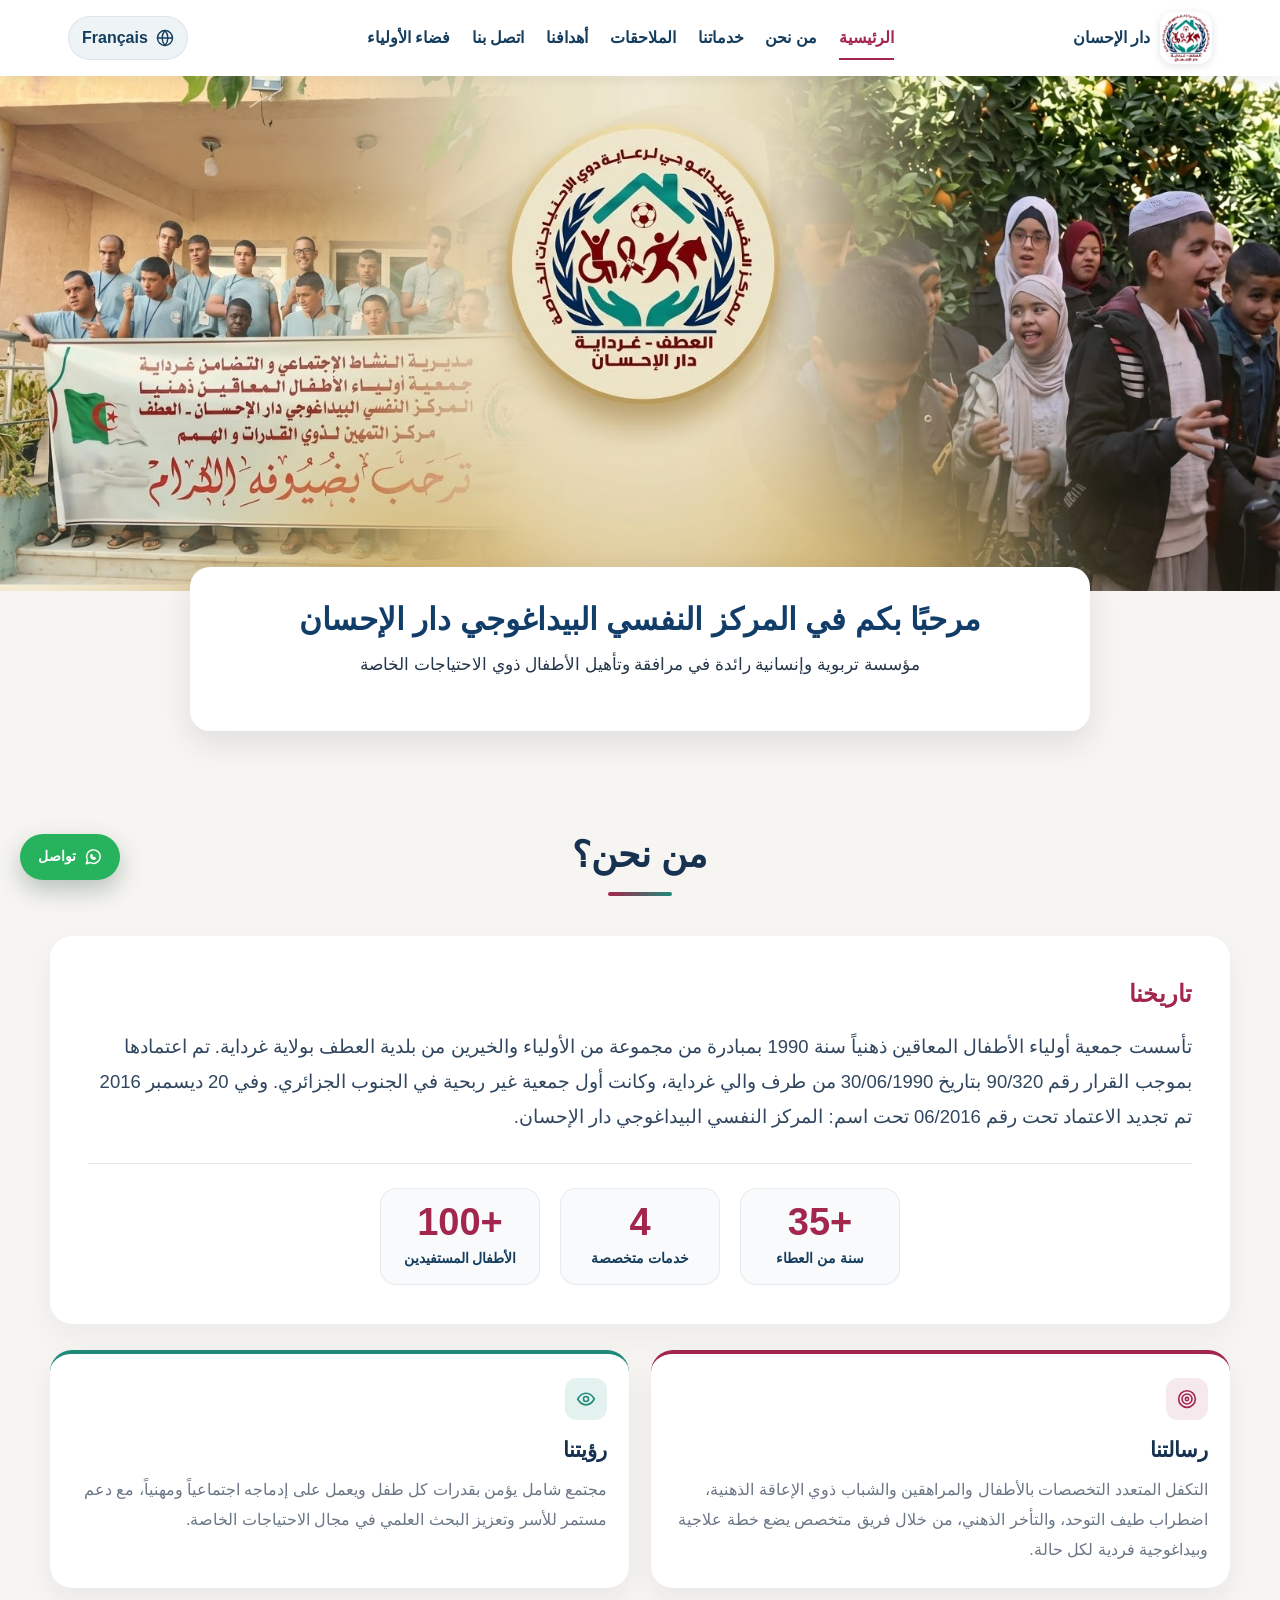
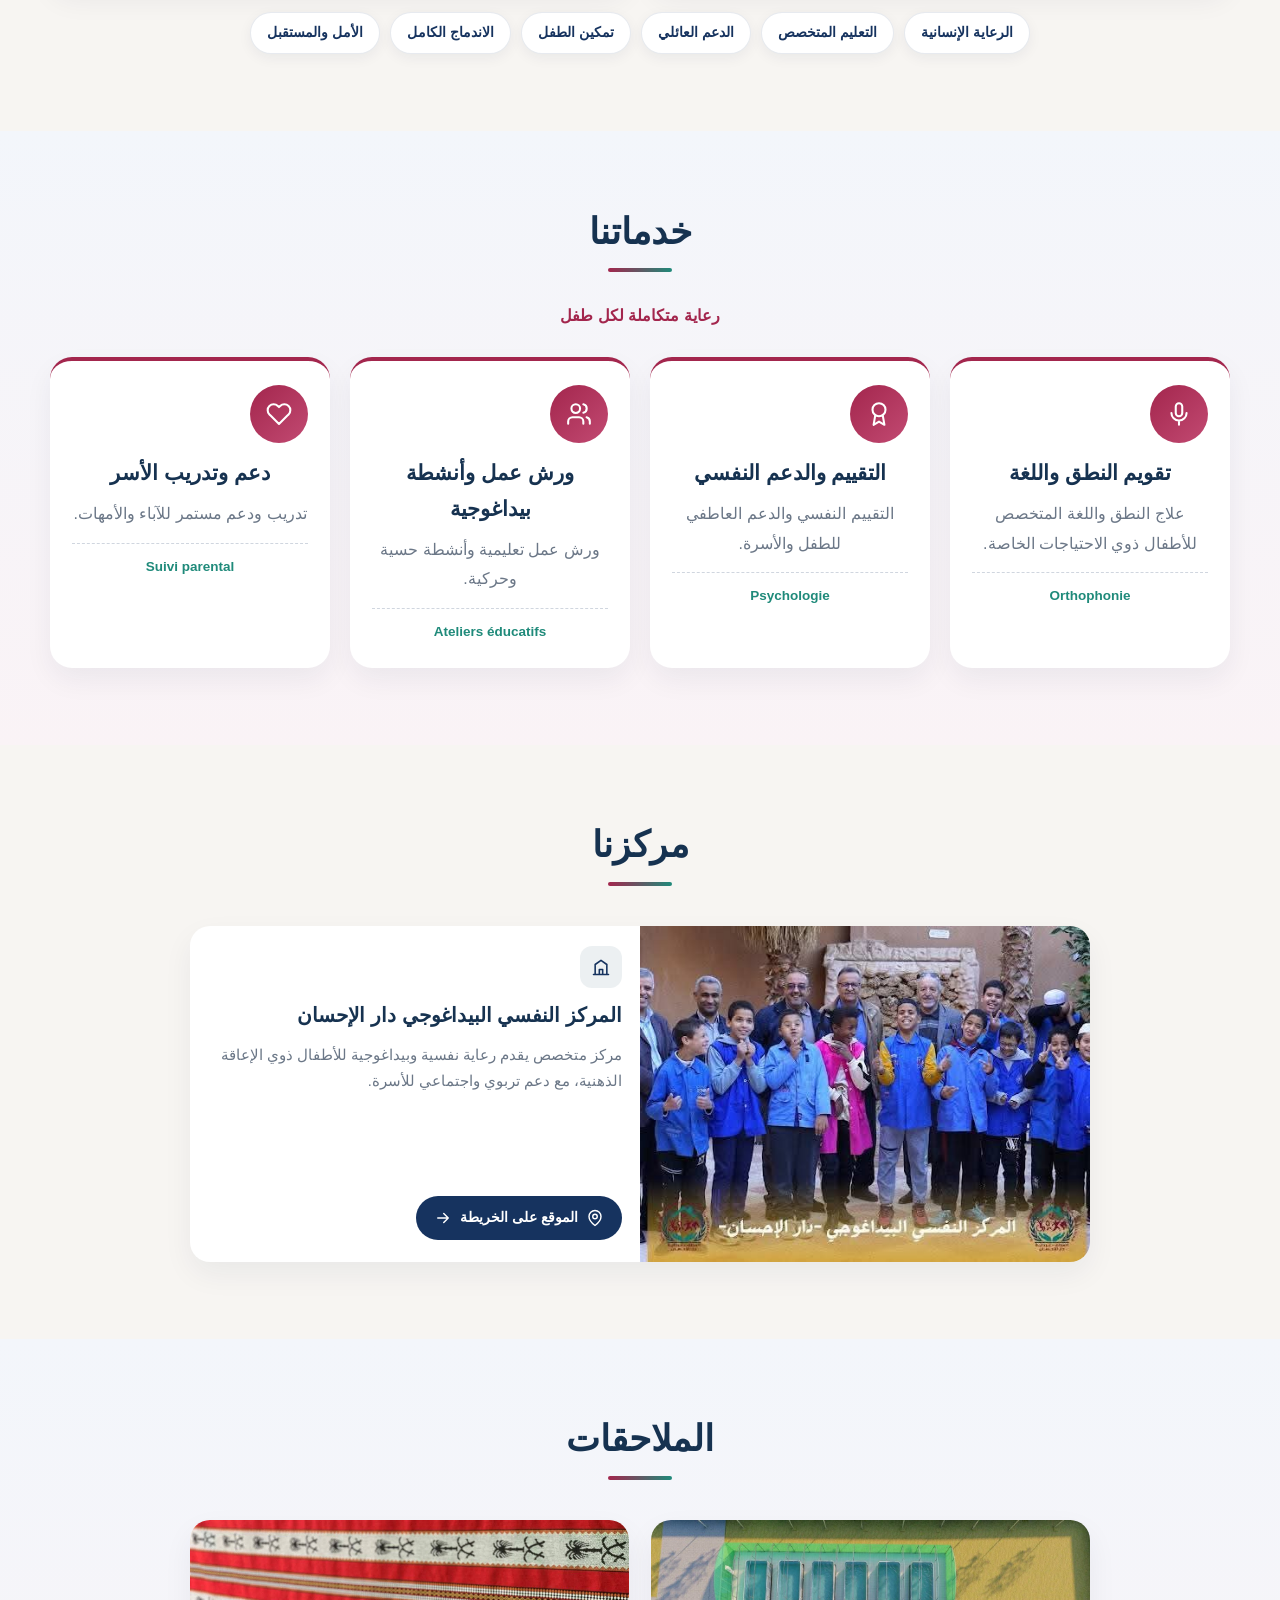
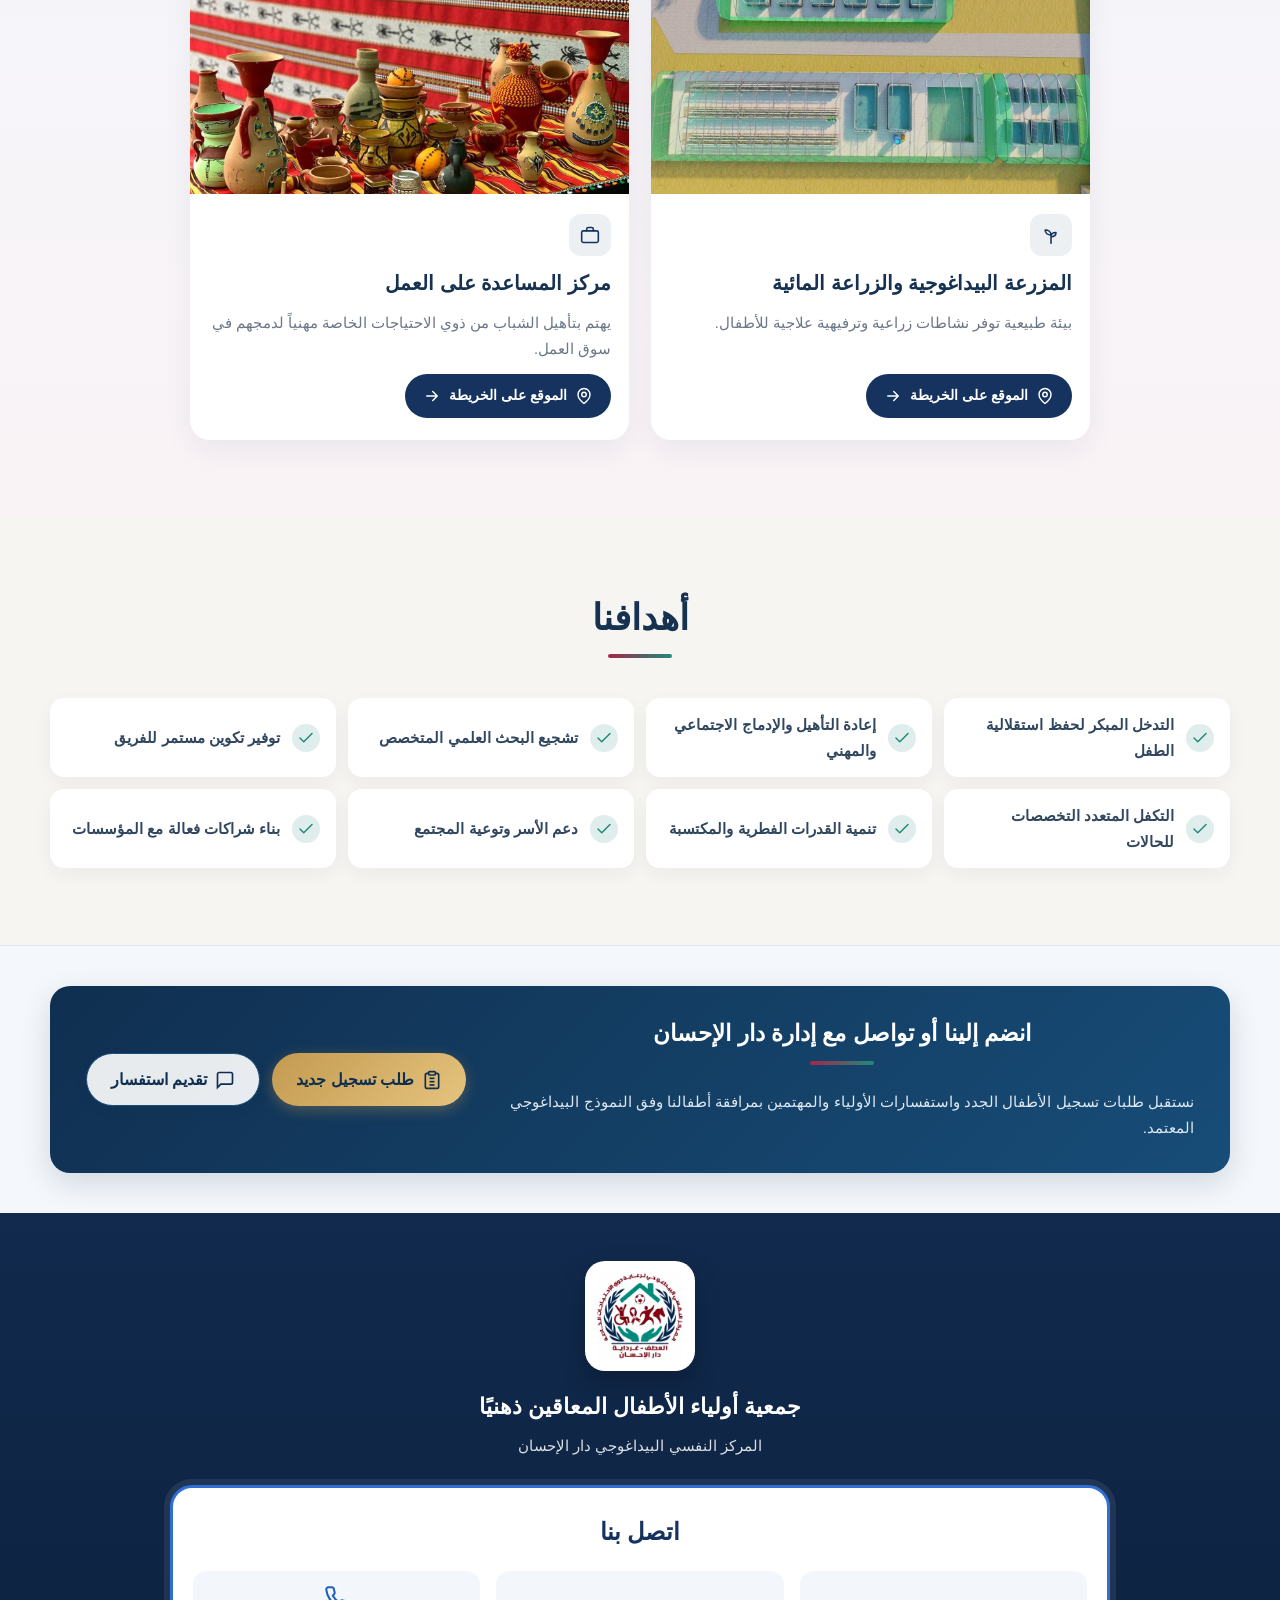
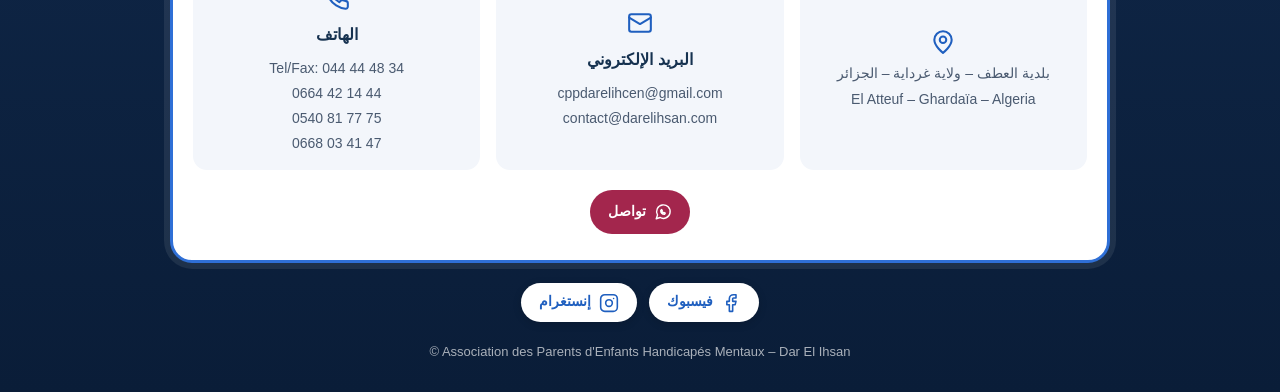
==== commit dd8652aa: "Add files via upload" ====
--- a/index.html
+++ b/index.html
@@ -65,8 +65,6 @@
       <a href="#annexes" data-i18n="navAnnexes"></a>
       <a href="#goals" data-i18n="navGoals"></a>
       <a href="#contact" data-i18n="navContact"></a>
-      <a href="#reg" class="btn-nav-reg" id="navBtnReg">طلب تسجيل</a>
-      <a href="#inquiry" class="btn-nav-inq" id="navBtnInq">تقديم استفسار</a>
       <a href="parent.html" data-i18n="navParent">فضاء الأولياء</a>
     </nav>
 
@@ -88,16 +86,6 @@
     <div class="welcome-card">
       <h1 class="welcome-title" data-i18n="heroTitle">مرحبًا بكم في المركز النفسي البيداغوجي دار الإحسان</h1>
       <p class="welcome-sub">مؤسسة تربوية وإنسانية رائدة في مرافقة وتأهيل الأطفال ذوي الاحتياجات الخاصة</p>
-      <div class="welcome-cta-group">
-        <button type="button" class="btn-cta-gold" id="btnHeroReg">
-          <svg viewBox="0 0 24 24" width="18" height="18" stroke="currentColor" fill="none" stroke-width="2"><path d="M16 4h2a2 2 0 0 1 2 2v14a2 2 0 0 1-2 2H6a2 2 0 0 1-2-2V6a2 2 0 0 1 2-2h2"/><rect x="8" y="2" width="8" height="4" rx="1" ry="1"/><path d="M9 14h6"/><path d="M9 18h6"/><path d="M9 10h6"/></svg>
-          <span>طلب تسجيل جديد</span>
-        </button>
-        <button type="button" class="btn-cta-light" id="btnHeroInq">
-          <svg viewBox="0 0 24 24" width="18" height="18" stroke="currentColor" fill="none" stroke-width="2"><path d="M21 15a2 2 0 0 1-2 2H7l-4 4V5a2 2 0 0 1 2-2h14a2 2 0 0 1 2 2z"/></svg>
-          <span>تقديم استفسار</span>
-        </button>
-      </div>
     </div>
   </div>
 
@@ -164,6 +152,29 @@
 <a class="fab" href="https://wa.me/213668034147" data-cms-wa="whatsapp" target="_blank" rel="noopener" aria-label="WhatsApp">
   <i data-i="wa"></i><span data-i18n="waText">واتساب</span>
 </a>
+
+
+  <!-- قسم طلبات التسجيل والاستفسارات في أسفل الموقع العام -->
+  <section id="portal-cta-bottom" class="sec cta-bottom-sec">
+    <div class="wrap">
+      <div class="cta-bottom-card">
+        <div class="cta-bottom-text">
+          <h2 class="cta-bottom-title">انضم إلينا أو تواصل مع إدارة دار الإحسان</h2>
+          <p class="cta-bottom-sub">نستقبل طلبات تسجيل الأطفال الجدد واستفسارات الأولياء والمهتمين بمرافقة أطفالنا وفق النموذج البيداغوجي المعتمد.</p>
+        </div>
+        <div class="cta-bottom-btns">
+          <button type="button" class="btn-cta-gold" id="btnBottomReg">
+            <svg viewBox="0 0 24 24" width="20" height="20" stroke="currentColor" fill="none" stroke-width="2"><path d="M16 4h2a2 2 0 0 1 2 2v14a2 2 0 0 1-2 2H6a2 2 0 0 1-2-2V6a2 2 0 0 1 2-2h2"/><rect x="8" y="2" width="8" height="4" rx="1" ry="1"/><path d="M9 14h6"/><path d="M9 18h6"/><path d="M9 10h6"/></svg>
+            <span>طلب تسجيل جديد</span>
+          </button>
+          <button type="button" class="btn-cta-light" id="btnBottomInq">
+            <svg viewBox="0 0 24 24" width="20" height="20" stroke="currentColor" fill="none" stroke-width="2"><path d="M21 15a2 2 0 0 1-2 2H7l-4 4V5a2 2 0 0 1 2-2h14a2 2 0 0 1 2 2z"/></svg>
+            <span>تقديم استفسار</span>
+          </button>
+        </div>
+      </div>
+    </div>
+  </section>
 
 <footer>
   <div class="wrap">
--- a/style.css
+++ b/style.css
@@ -1482,3 +1482,42 @@
   color: #DC2626;
   border: 1px solid #FCA5A5;
 }
+
+
+.cta-bottom-sec {
+  background: #F4F7FB;
+  padding: 40px 0;
+  border-top: 1px solid #E2E8F0;
+}
+.cta-bottom-card {
+  background: linear-gradient(135deg, #102F50, #174D78);
+  border-radius: 20px;
+  padding: 32px 36px;
+  color: #FFFFFF;
+  display: flex;
+  justify-content: space-between;
+  align-items: center;
+  gap: 24px;
+  flex-wrap: wrap;
+  box-shadow: 0 10px 30px rgba(16, 47, 80, 0.15);
+}
+.cta-bottom-text {
+  flex: 1;
+  min-width: 280px;
+}
+.cta-bottom-title {
+  margin: 0;
+  font-size: 1.45rem;
+  color: #FFFFFF;
+}
+.cta-bottom-sub {
+  margin: 8px 0 0;
+  font-size: 0.95rem;
+  color: #EAF2FA;
+  opacity: 0.95;
+}
+.cta-bottom-btns {
+  display: flex;
+  gap: 12px;
+  flex-wrap: wrap;
+}
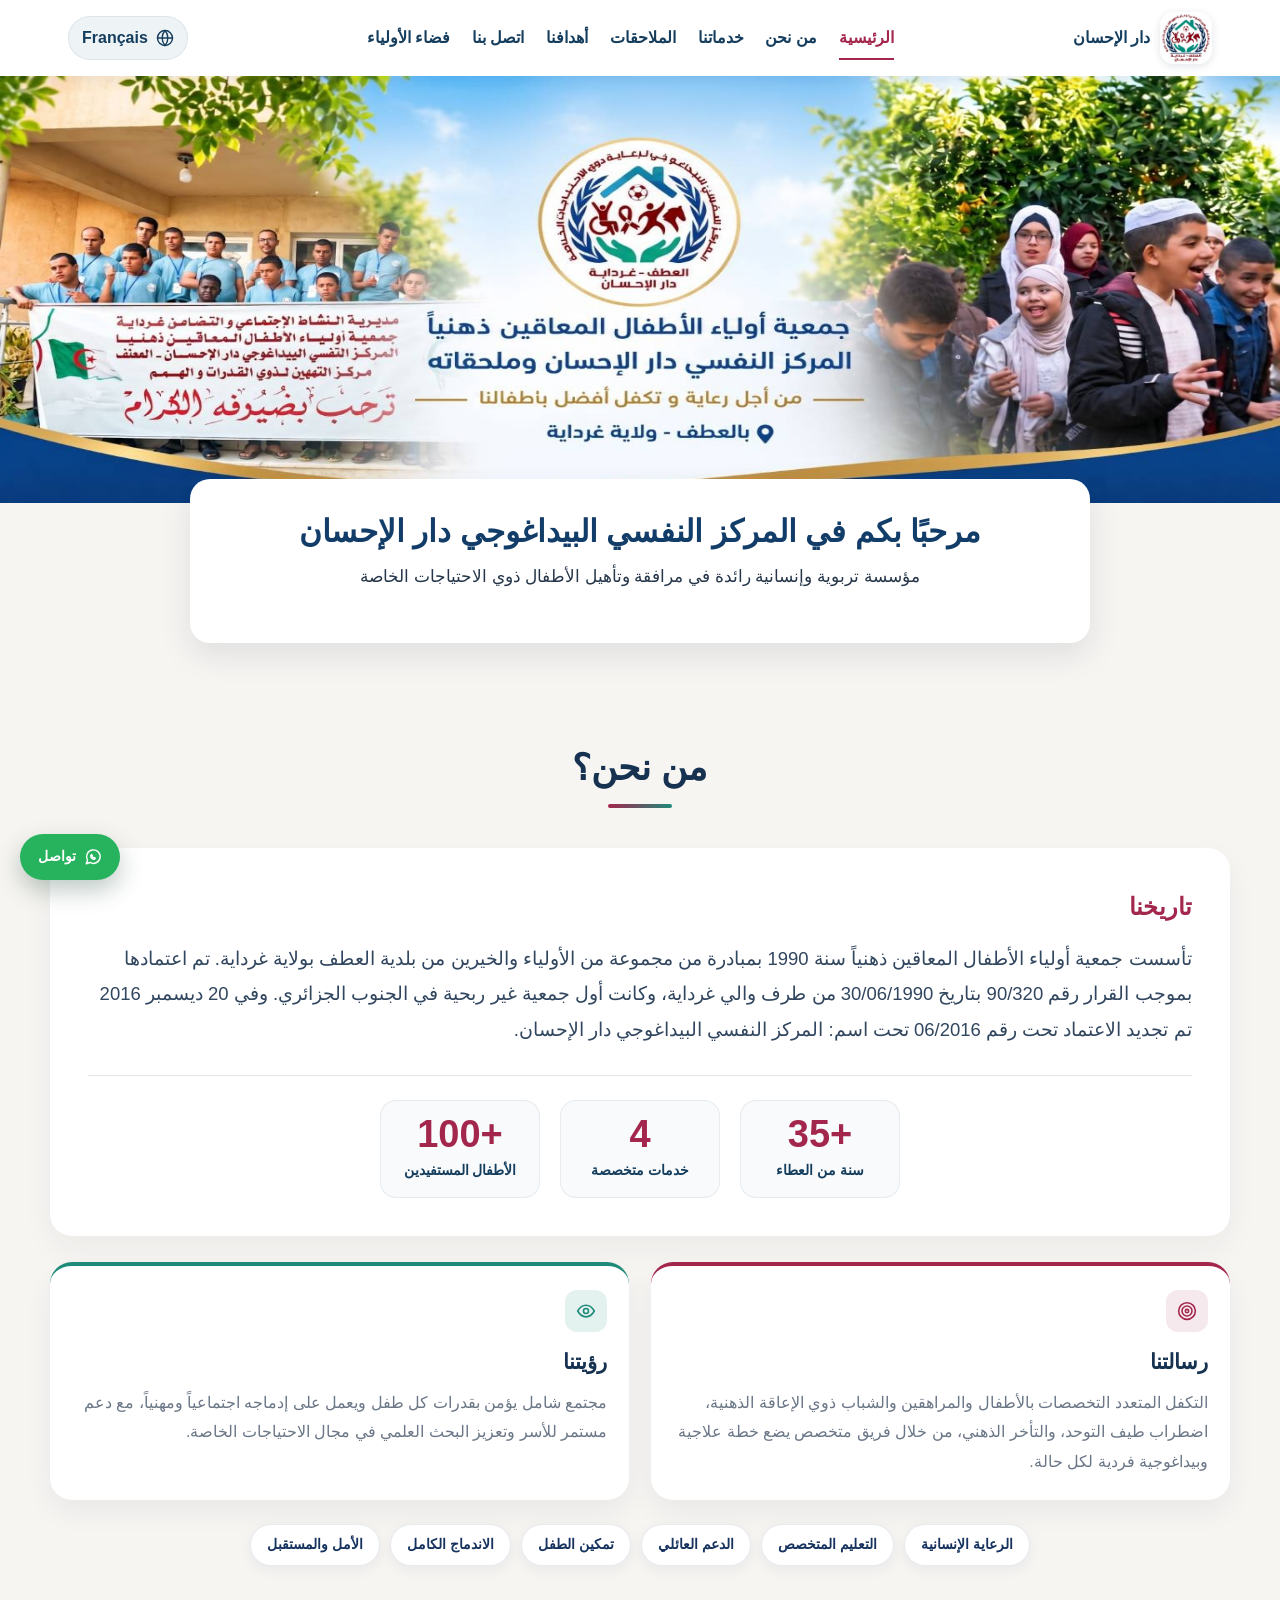
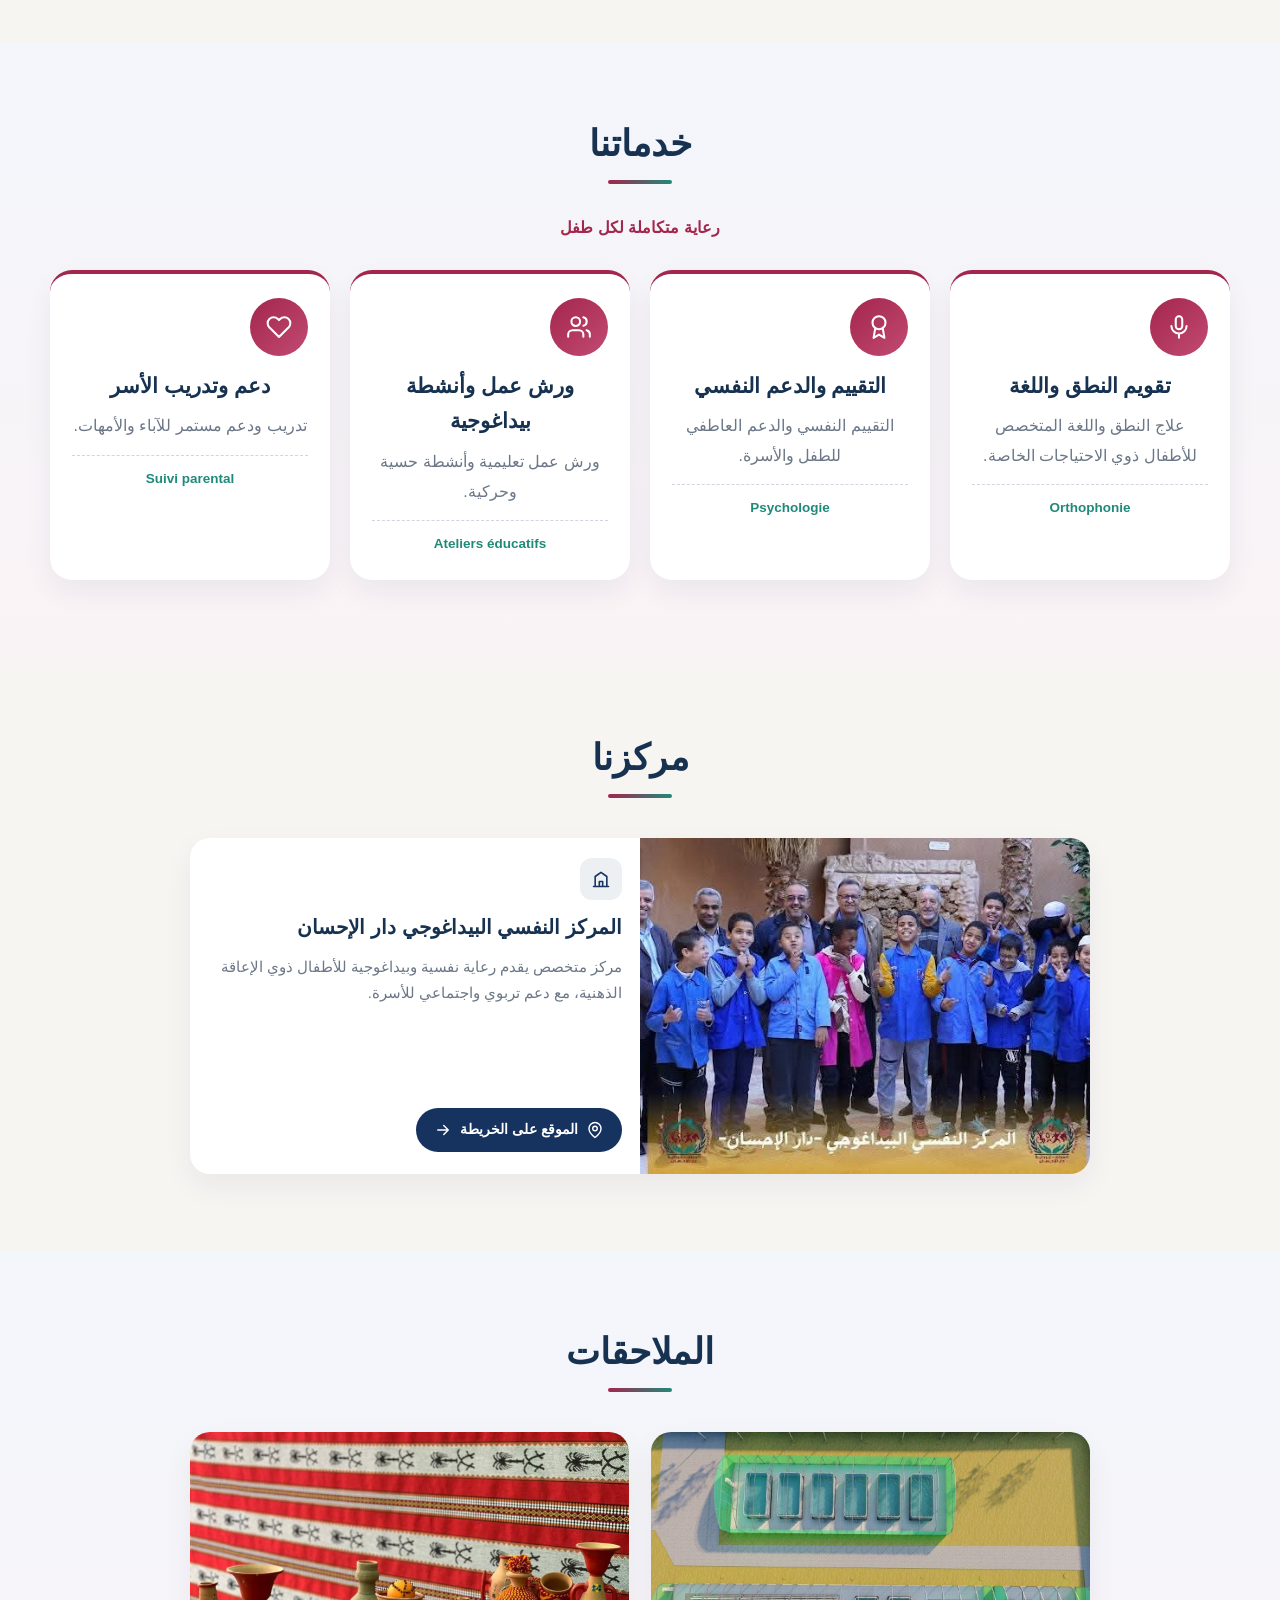
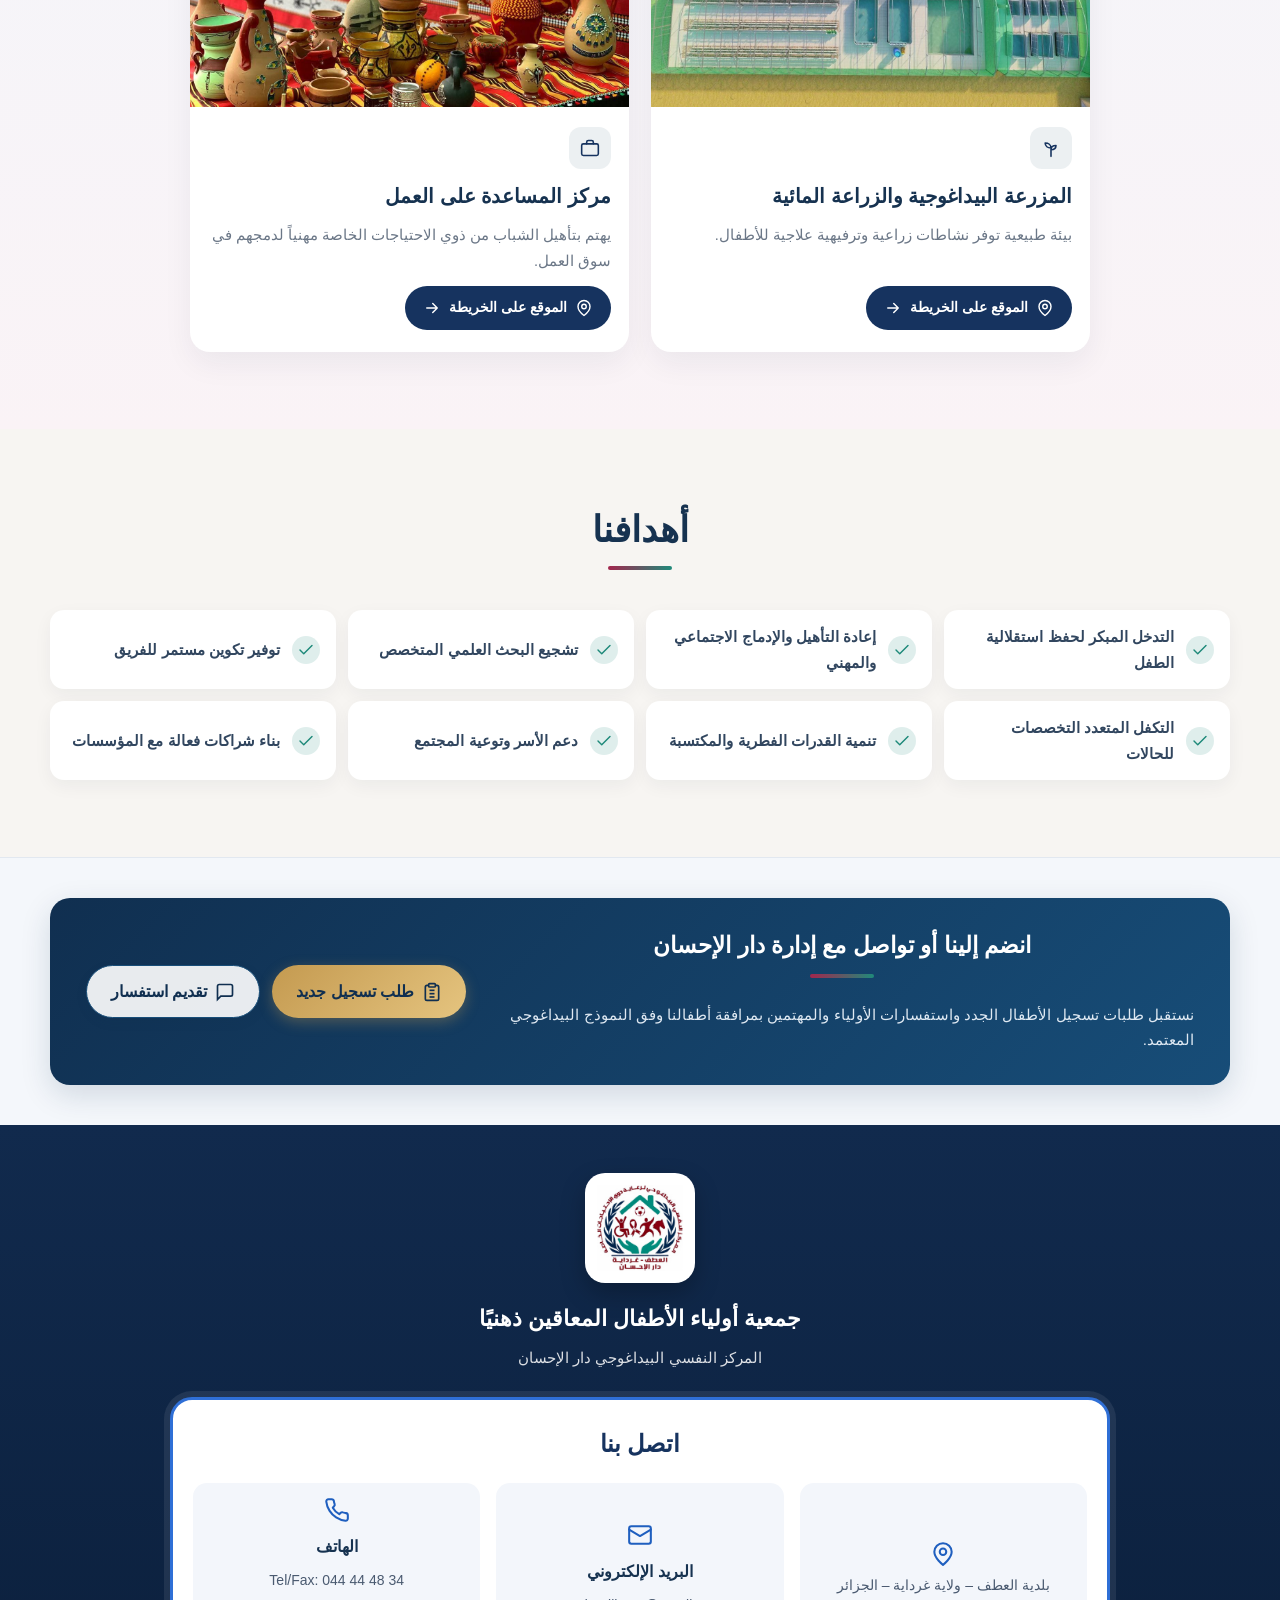
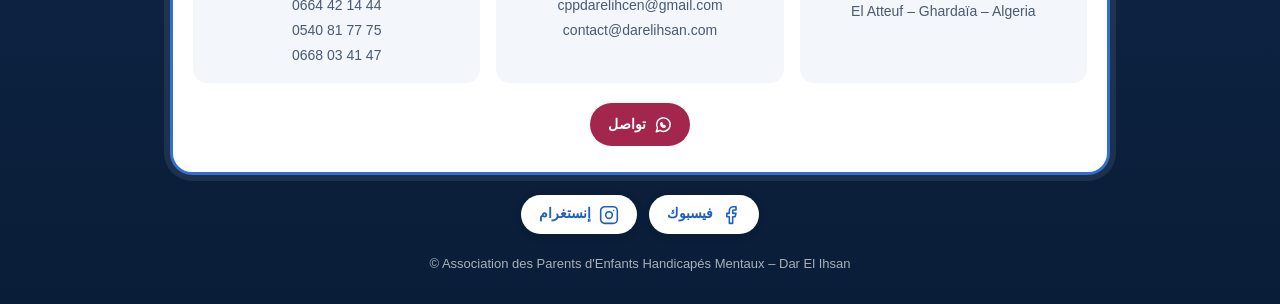
==== commit 5ad16e39: "Add files via upload" ====
--- a/index.html
+++ b/index.html
@@ -16,8 +16,8 @@
 <link href="https://fonts.googleapis.com/css2?family=IBM+Plex+Sans+Arabic:wght@400;500;600;700&display=swap" rel="stylesheet">
 <meta http-equiv="Content-Security-Policy" content="default-src 'self'; script-src 'self'; style-src 'self' 'unsafe-inline' https://fonts.googleapis.com; font-src https://fonts.gstatic.com; img-src 'self' data: https://*.supabase.co; media-src 'self' https://*.supabase.co; connect-src 'self' https://qgjddtylriqdwvpihvmi.supabase.co https://*.supabase.co; frame-src https://www.youtube-nocookie.com https://player.vimeo.com; object-src 'none'; base-uri 'none'; form-action 'none'; manifest-src 'self'">
 <meta name="referrer" content="strict-origin-when-cross-origin">
-<link rel="stylesheet" href="style.css?v=6">
-<link rel="stylesheet" href="cms.css?v=6">
+<link rel="stylesheet" href="style.css?v=20261121">
+<link rel="stylesheet" href="cms.css?v=20261121">
 <link rel="manifest" href="manifest.webmanifest">
 <meta name="theme-color" content="#0C2D55">
 <meta name="mobile-web-app-capable" content="yes">
@@ -25,7 +25,7 @@
 <meta name="apple-mobile-web-app-status-bar-style" content="default">
 <meta name="apple-mobile-web-app-title" content="دار الإحسان">
 <link rel="apple-touch-icon" href="apple-touch-icon.png">
-<link rel="stylesheet" href="pwa.css?v=1">
+<link rel="stylesheet" href="pwa.css?v=20261121">
 <script src="pwa.js" defer></script>
 </head>
 <body>
@@ -65,7 +65,7 @@
       <a href="#annexes" data-i18n="navAnnexes"></a>
       <a href="#goals" data-i18n="navGoals"></a>
       <a href="#contact" data-i18n="navContact"></a>
-      <a href="parent.html" data-i18n="navParent">فضاء الأولياء</a>
+      <a href="../Parents-main/parent.html" data-i18n="navParent">فضاء الأولياء</a>
     </nav>
 
     <button id="lang" class="lang" type="button" aria-label="Switch language">
@@ -163,11 +163,11 @@
           <p class="cta-bottom-sub">نستقبل طلبات تسجيل الأطفال الجدد واستفسارات الأولياء والمهتمين بمرافقة أطفالنا وفق النموذج البيداغوجي المعتمد.</p>
         </div>
         <div class="cta-bottom-btns">
-          <button type="button" class="btn-cta-gold" id="btnBottomReg">
+          <button type="button" class="btn-cta-gold" id="btnBottomReg" onclick="window.openRegModal && window.openRegModal()">
             <svg viewBox="0 0 24 24" width="20" height="20" stroke="currentColor" fill="none" stroke-width="2"><path d="M16 4h2a2 2 0 0 1 2 2v14a2 2 0 0 1-2 2H6a2 2 0 0 1-2-2V6a2 2 0 0 1 2-2h2"/><rect x="8" y="2" width="8" height="4" rx="1" ry="1"/><path d="M9 14h6"/><path d="M9 18h6"/><path d="M9 10h6"/></svg>
             <span>طلب تسجيل جديد</span>
           </button>
-          <button type="button" class="btn-cta-light" id="btnBottomInq">
+          <button type="button" class="btn-cta-light" id="btnBottomInq" onclick="window.openInqModal && window.openInqModal()">
             <svg viewBox="0 0 24 24" width="20" height="20" stroke="currentColor" fill="none" stroke-width="2"><path d="M21 15a2 2 0 0 1-2 2H7l-4 4V5a2 2 0 0 1 2-2h14a2 2 0 0 1 2 2z"/></svg>
             <span>تقديم استفسار</span>
           </button>
@@ -197,10 +197,10 @@
     <p class="copy" dir="ltr">© Association des Parents d'Enfants Handicapés Mentaux – Dar El Ihsan</p>
   </div>
 </footer>
-<script src="i18n-data.js?v=6"></script>
-<script src="cms-config.js?v=6"></script>
-<script src="cms.js?v=6"></script>
-<script src="script.js?v=6"></script>
+<script src="i18n-data.js?v=20261121"></script>
+<script src="cms-config.js?v=20261121"></script>
+<script src="cms.js?v=20261121"></script>
+<script src="script.js?v=20261121"></script>
 
   <!-- نافذة طلب تسجيل أولي جديد -->
   <div id="regModal" class="public-modal-backdrop" hidden>
@@ -210,7 +210,7 @@
           <h2 id="regModalTitle">استمارة طلب تسجيل أولي جديد</h2>
           <p class="muted">مخصصة للأولياء الراغبين في تسجيل أبنائهم في جمعية دار الإحسان</p>
         </div>
-        <button type="button" class="btn-modal-close" id="btnCloseRegModal" aria-label="إغلاق">&times;</button>
+        <button type="button" class="btn-modal-close" id="btnCloseRegModal" onclick="window.closeRegModal && window.closeRegModal()" aria-label="إغلاق">&times;</button>
       </div>
 
       <form id="regForm" class="public-modal-form" novalidate>
@@ -253,14 +253,7 @@
           </label>
           <label class="form-fld">
             <span>نوع الإعاقة أو اضطراب النمو <em class="req">*</em></span>
-            <select id="reg_disability" required>
-              <option value="">— اختر نوع الإعاقة / الاضطراب —</option>
-              <option value="التوحد">التوحد</option>
-              <option value="متلازمة داون">متلازمة داون</option>
-              <option value="الإعاقة الذهنية">الإعاقة الذهنية</option>
-              <option value="اضطرابات النمو">اضطرابات النمو</option>
-              <option value="حالات أخرى">حالات أخرى</option>
-            </select>
+            <input type="text" id="reg_disability" placeholder="اكتب نوع الإعاقة أو الاضطراب (مثال: التوحد، متلازمة داون، تأخر ذهني...)" required>
           </label>
           <label class="form-fld wide">
             <span>معلومات وتوجيهات إضافية عن الحالة (اختياري)</span>
@@ -279,7 +272,7 @@
         <div id="regAlertBox" class="form-alert" hidden></div>
 
         <div class="modal-form-actions">
-          <button type="button" class="btn-cancel" id="btnCancelReg">إلغاء</button>
+          <button type="button" class="btn-cancel" id="btnCancelReg" onclick="window.closeRegModal && window.closeRegModal()">إلغاء</button>
           <button type="submit" class="btn-submit-gold" id="btnSubmitReg">
             <span>إرسال طلب التسجيل</span>
           </button>
@@ -296,7 +289,7 @@
           <strong id="regRefCodeDisplay">REQ-2026-0000</strong>
         </div>
         <p class="muted small">يرجى الاحتفاظ بهذا الرقم لمتابعة التواصل مع إدارة المركز.</p>
-        <button type="button" class="btn-cta-gold" id="btnDoneReg" style="margin-top:16px;">تم</button>
+        <button type="button" class="btn-cta-gold" id="btnDoneReg" onclick="window.closeRegModal && window.closeRegModal()" style="margin-top:16px;">تم</button>
       </div>
     </div>
   </div>
@@ -309,7 +302,7 @@
           <h2 id="inqModalTitle">تقديم استفسار لإدارة دار الإحسان</h2>
           <p class="muted">نسعد بالإجابة عن كافة تساؤلاتكم ومرافقتكم</p>
         </div>
-        <button type="button" class="btn-modal-close" id="btnCloseInqModal" aria-label="إغلاق">&times;</button>
+        <button type="button" class="btn-modal-close" id="btnCloseInqModal" onclick="window.closeInqModal && window.closeInqModal()" aria-label="إغلاق">&times;</button>
       </div>
 
       <form id="inqForm" class="public-modal-form" novalidate>
@@ -348,7 +341,7 @@
         <div id="inqAlertBox" class="form-alert" hidden></div>
 
         <div class="modal-form-actions">
-          <button type="button" class="btn-cancel" id="btnCancelInq">إلغاء</button>
+          <button type="button" class="btn-cancel" id="btnCancelInq" onclick="window.closeInqModal && window.closeInqModal()">إلغاء</button>
           <button type="submit" class="btn-submit-gold" id="btnSubmitInq">
             <span>إرسال الاستفسار</span>
           </button>
@@ -359,7 +352,7 @@
         <div class="success-icon-box">✓</div>
         <h3>تم استلام استفساركم بنجاح</h3>
         <p>نشكركم على تواصلكم مع جمعية دار الإحسان. سيتم الرد على استفساركم والتواصل معكم في أقرب وقت.</p>
-        <button type="button" class="btn-cta-gold" id="btnDoneInq" style="margin-top:16px;">إغلاق</button>
+        <button type="button" class="btn-cta-gold" id="btnDoneInq" onclick="window.closeInqModal && window.closeInqModal()" style="margin-top:16px;">إغلاق</button>
       </div>
     </div>
   </div>
--- a/style.css
+++ b/style.css
@@ -245,9 +245,9 @@
   max-width: 1632px;
   margin: 0 auto;
   min-height: 0;
-  aspect-ratio: 1632 / 656;
-  background-image: url('cover.jpg');
-  background-size: cover;
+  aspect-ratio: 3 / 1;
+  background-image: url('cover.jpg?v=20261121');
+  background-size: 100% 100%;
   background-position: center center;
   background-repeat: no-repeat;
   border: 0;
@@ -974,11 +974,11 @@
   /* أبعاد البانر الترحيبي على الهاتف: توازن ممتاز يبرز الصورة بوضوح */
   .hero-cover {
     width: 100%;
-    min-height: 220px;
-    height: 52vw;
-    max-height: 320px;
-    aspect-ratio: auto;
-    background-size: cover;
+    min-height: 0;
+    height: auto;
+    max-height: none;
+    aspect-ratio: 3 / 1;
+    background-size: 100% 100%;
     background-position: center center;
     border-radius: 0 0 16px 16px;
   }
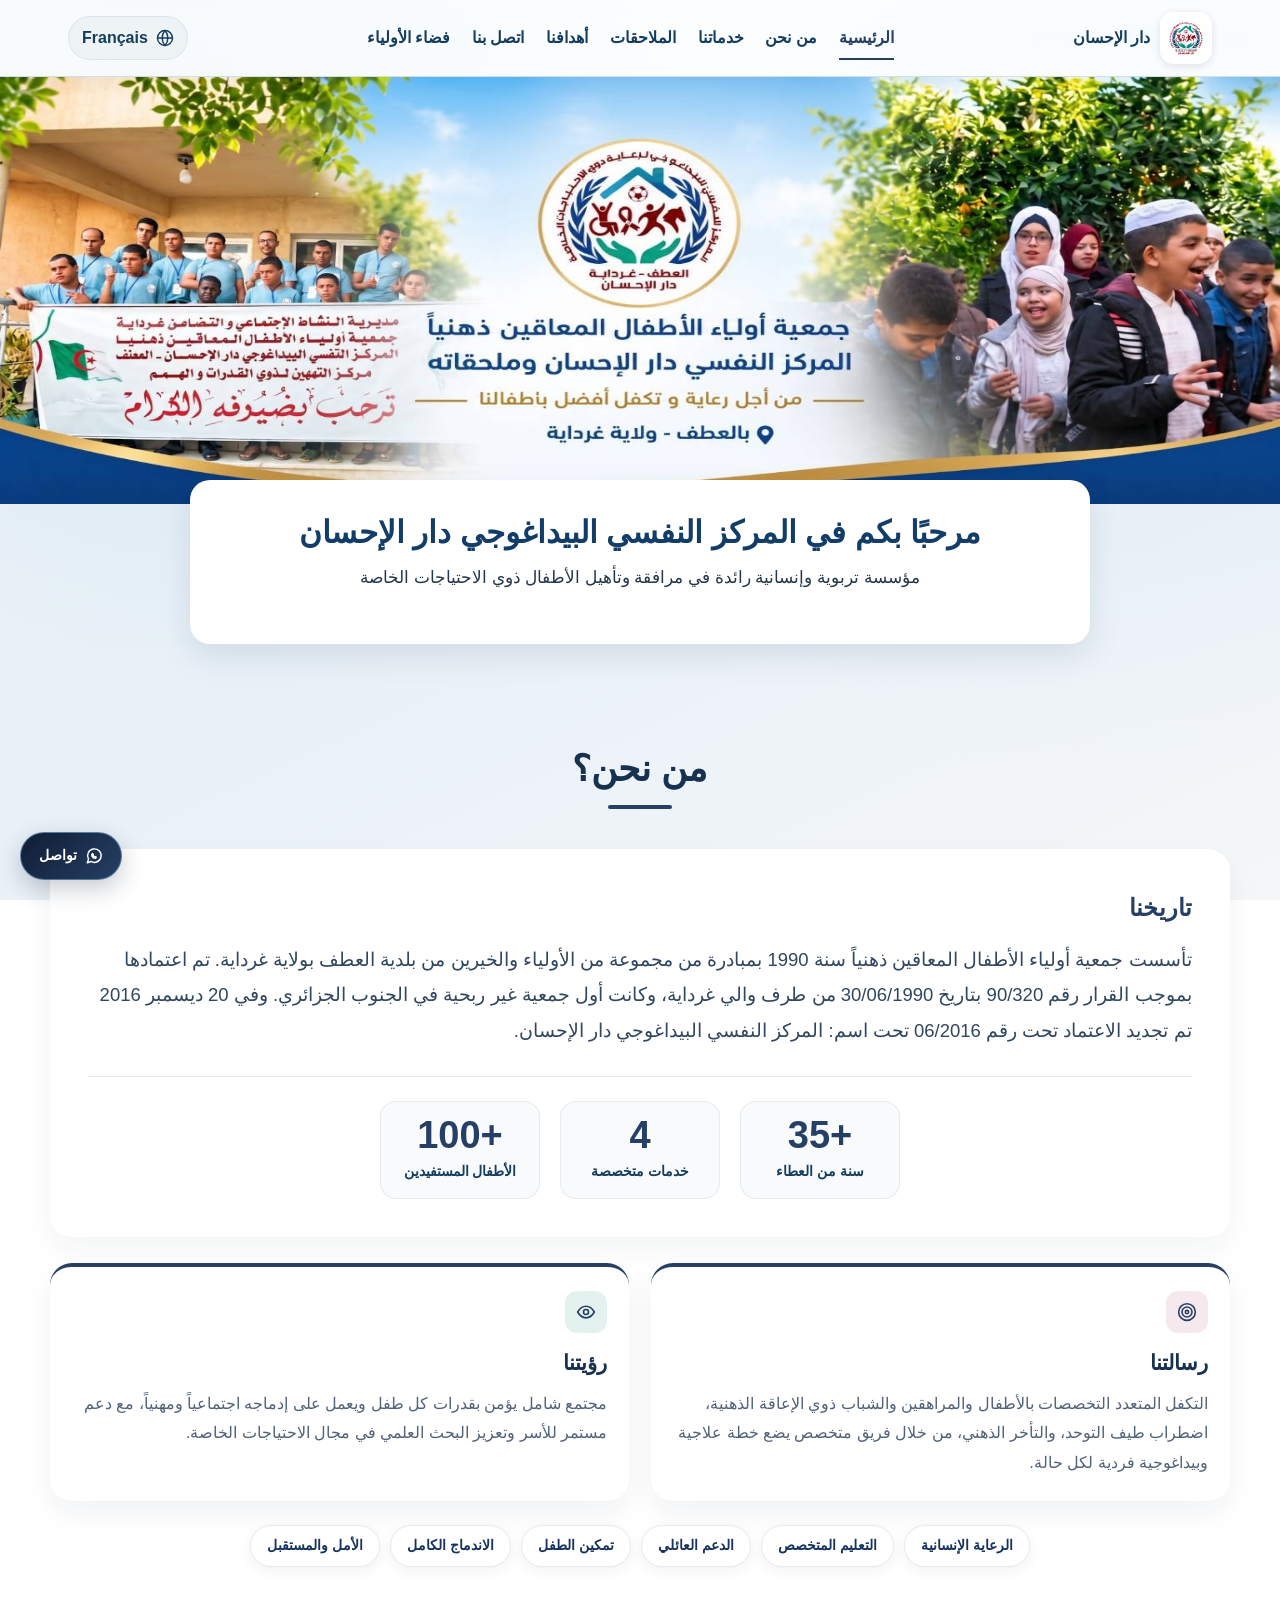
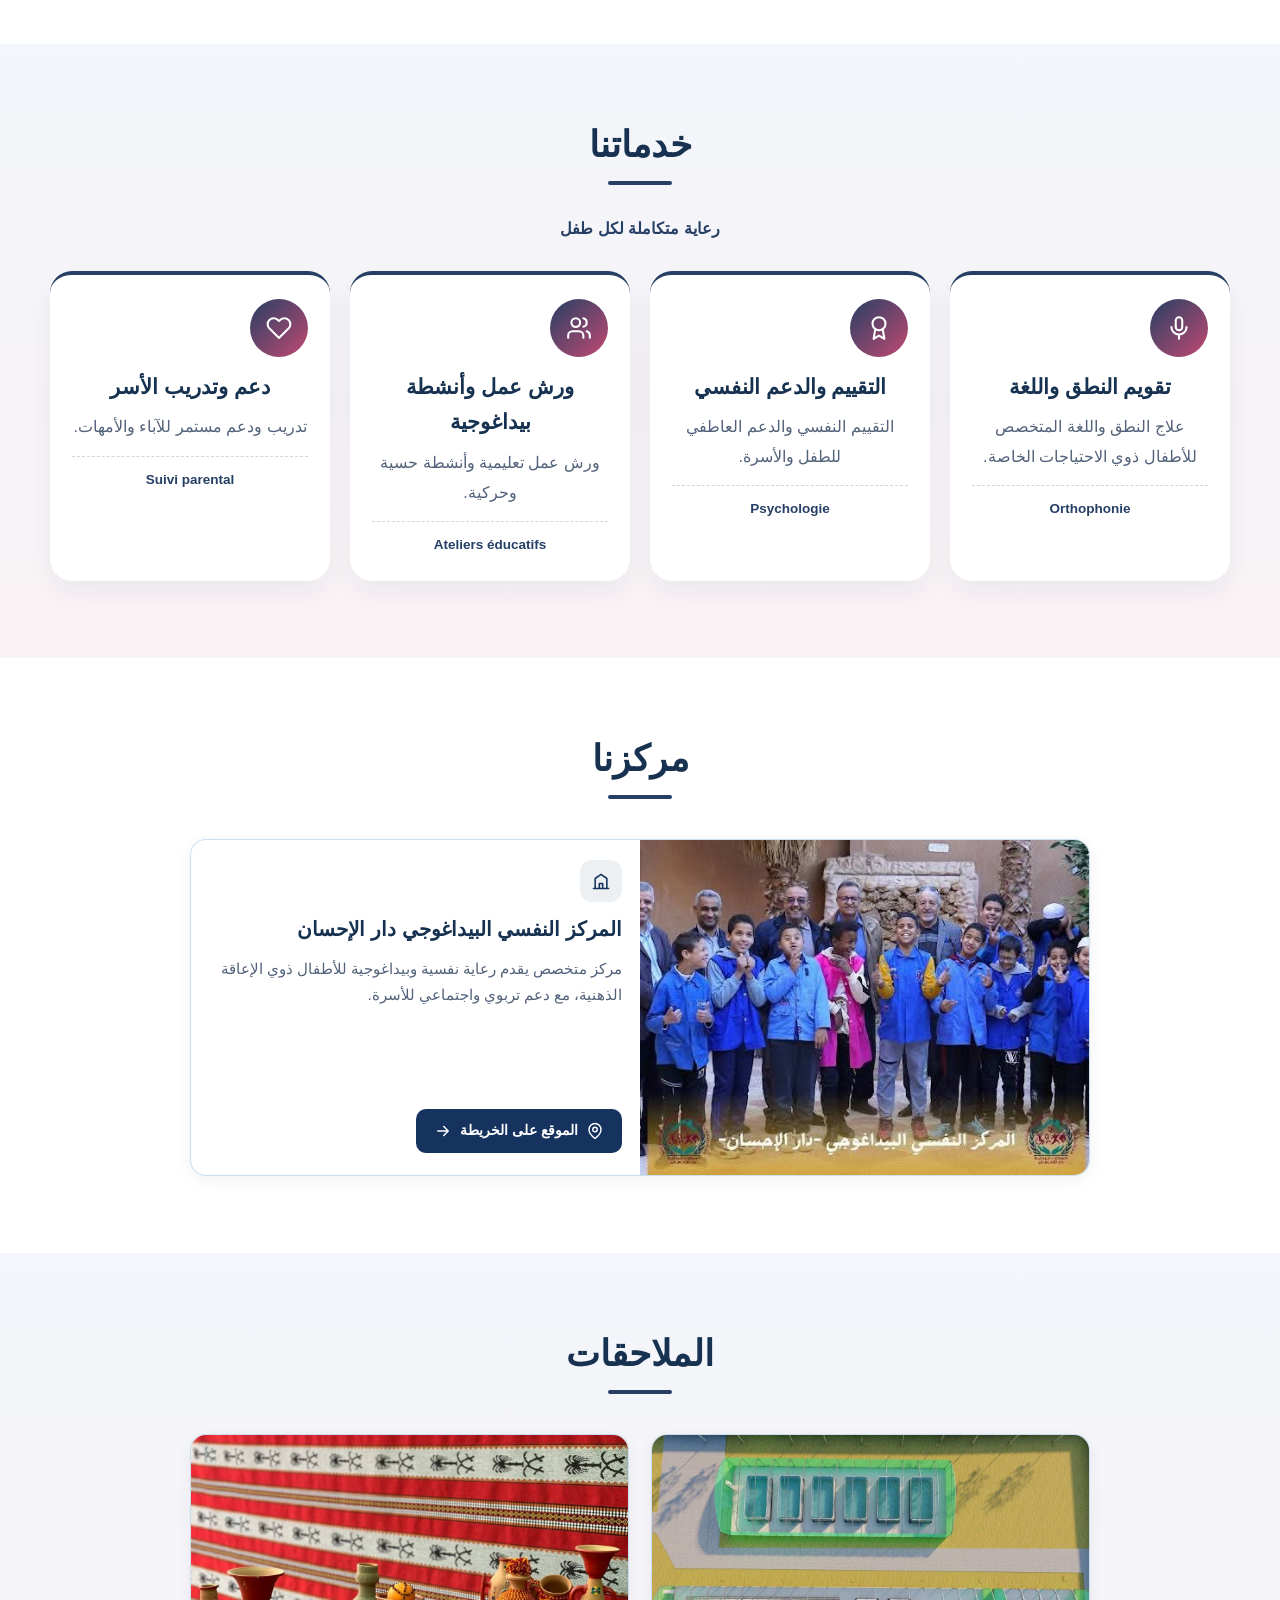
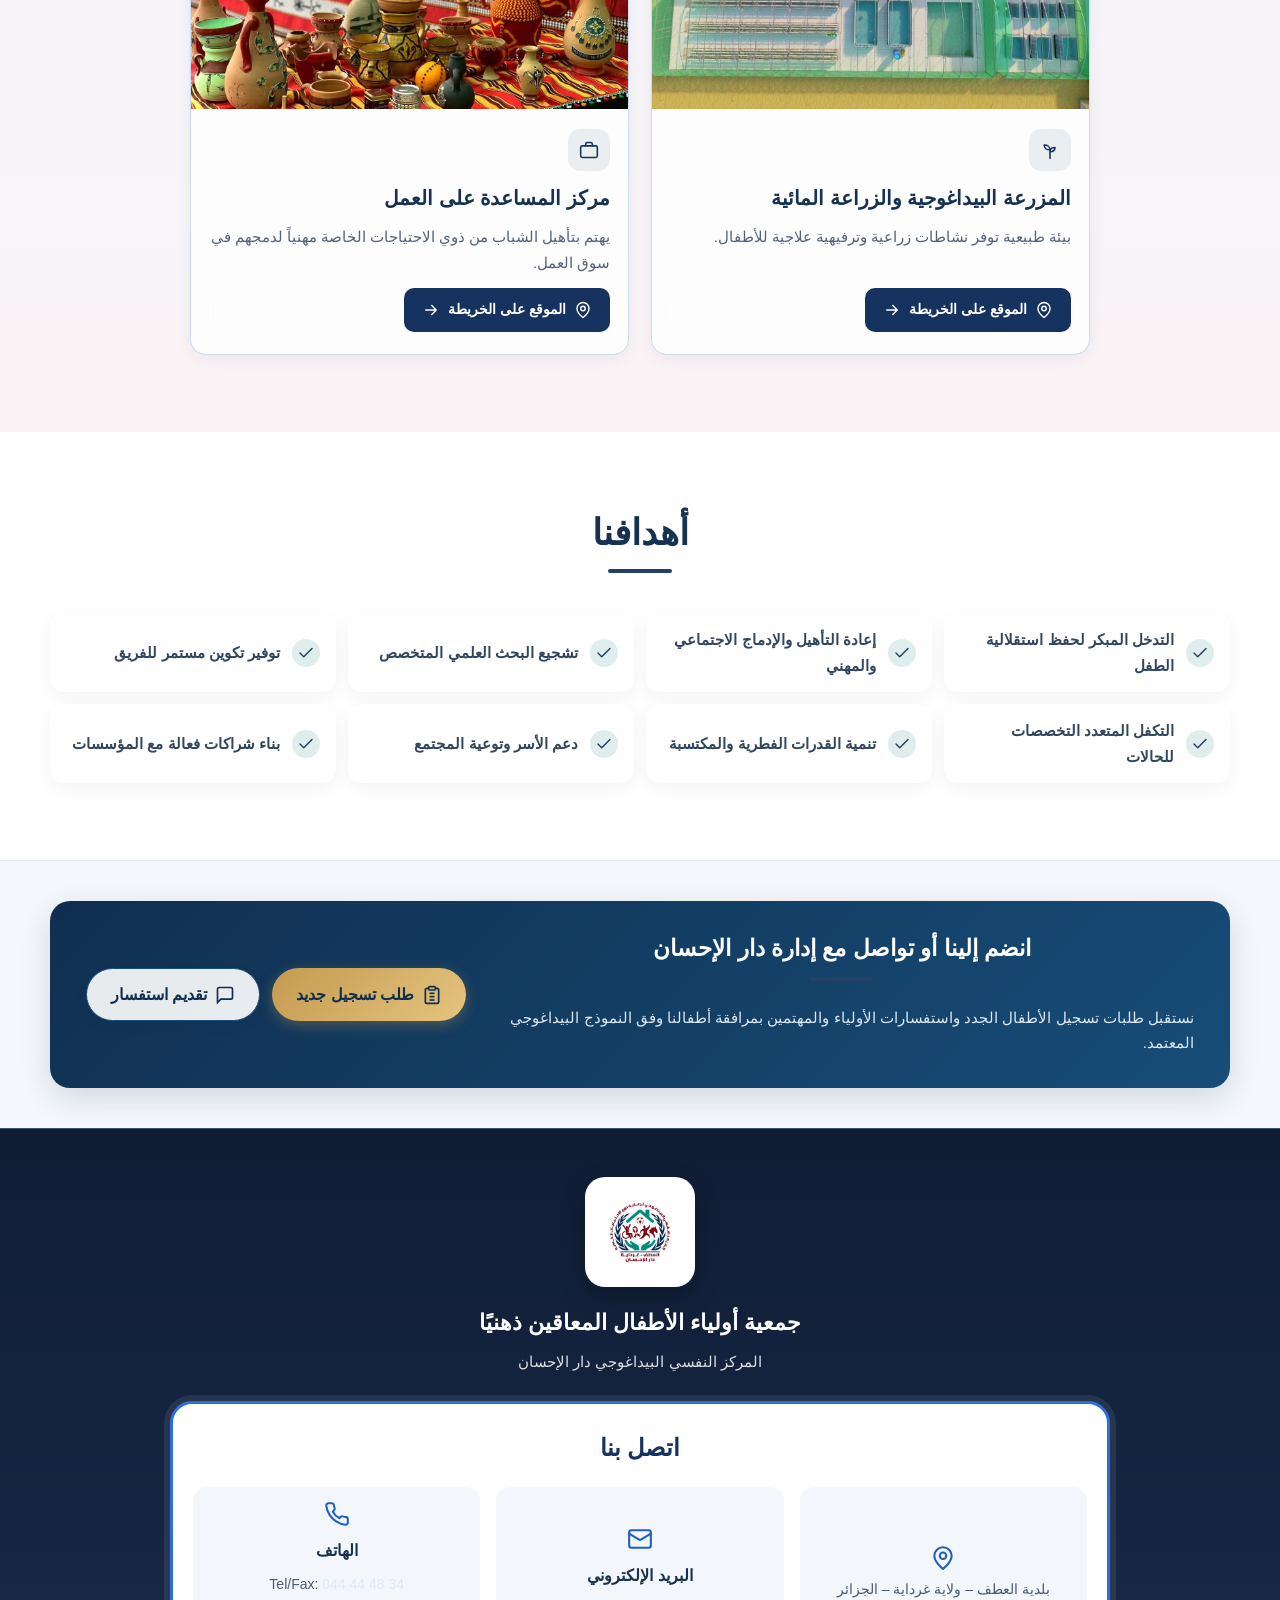
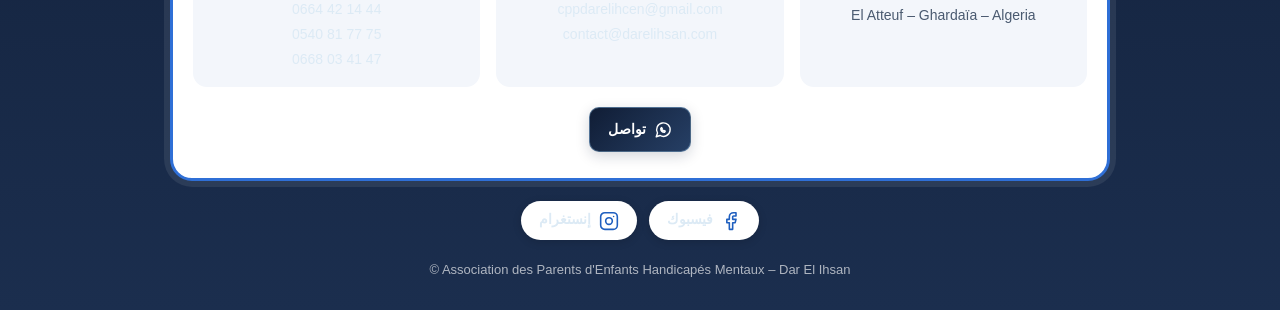
==== commit 9736778e: "Add files via upload" ====
--- a/index.html
+++ b/index.html
@@ -27,6 +27,8 @@
 <link rel="apple-touch-icon" href="apple-touch-icon.png">
 <link rel="stylesheet" href="pwa.css?v=20261121">
 <script src="pwa.js" defer></script>
+  <link href="https://fonts.googleapis.com/css2?family=IBM+Plex+Sans+Arabic:wght@400;500;600;700&family=Inter:wght@400;500;600;700&family=Tajawal:wght@400;500;700;800&display=swap" rel="stylesheet">
+  <link rel="stylesheet" href="crystal-blue-glass.css?v=20261121_v17">
 </head>
 <body>
 <svg width="0" height="0" style="position:absolute" aria-hidden="true">
--- a/crystal-blue-glass.css
+++ b/crystal-blue-glass.css
@@ -0,0 +1,429 @@
+/* ============================================================================
+   DAR EL IHSAN — CRYSTAL BLUE GLASSMORPHISM DESIGN SYSTEM (v17)
+   Mandatory Palette (Strictly Zero Green):
+   - Midnight Navy : #101D35
+   - Royal Blue    : #263F65
+   - Ice Blue      : #8CB9DC
+   - Mist Blue     : #DCEAF5
+   - Pearl White   : #F5F6F8
+   - Silver        : #B8C2D0
+   Typography: Tajawal / IBM Plex Sans Arabic (RTL) & Inter (LTR)
+   ============================================================================ */
+
+:root {
+  --cb-navy: #101D35;
+  --cb-royal: #263F65;
+  --cb-ice: #8CB9DC;
+  --cb-mist: #DCEAF5;
+  --cb-pearl: #F5F6F8;
+  --cb-silver: #B8C2D0;
+  --cb-glass-bg: rgba(255, 255, 255, 0.80);
+  --cb-glass-strong: rgba(255, 255, 255, 0.92);
+  --cb-glass-border: rgba(140, 185, 220, 0.45);
+  --cb-shadow-sm: 0 4px 16px rgba(16, 29, 53, 0.06);
+  --cb-shadow-md: 0 10px 30px rgba(16, 29, 53, 0.09);
+  --cb-shadow-lg: 0 18px 46px rgba(16, 29, 53, 0.14);
+
+  /* Override ALL legacy theme variables (eliminating all green tokens) */
+  --primary: #263F65 !important;
+  --primary-dark: #101D35 !important;
+  --primary-light: #8CB9DC !important;
+  --accent: #263F65 !important;
+  --brand: #101D35 !important;
+  --brand-2: #263F65 !important;
+  --forest: #101D35 !important;
+  --forest-2: #263F65 !important;
+  --green: #263F65 !important;
+  --green-soft: #DCEAF5 !important;
+  --ok: #263F65 !important;
+  --ok-bg: #DCEAF5 !important;
+  --success: #263F65 !important;
+  --success-bg: #DCEAF5 !important;
+  --gold: #263F65 !important;
+  --bg: #F5F6F8 !important;
+  --surface: rgba(255, 255, 255, 0.84) !important;
+  --text: #101D35 !important;
+  --muted: #52627A !important;
+  --border: #B8C2D0 !important;
+}
+
+/* Global Typography & Ambient Crystal Blue Canvas */
+html, body {
+  font-family: 'Tajawal', 'IBM Plex Sans Arabic', 'Inter', -apple-system, BlinkMacSystemFont, sans-serif !important;
+  color: var(--cb-navy) !important;
+  background:
+    radial-gradient(circle at 12% 10%, rgba(140, 185, 220, 0.34) 0%, transparent 42%),
+    radial-gradient(circle at 88% 18%, rgba(220, 234, 245, 0.72) 0%, transparent 46%),
+    linear-gradient(155deg, #F5F6F8 0%, #E8F1F8 52%, #F5F6F8 100%) !important;
+  background-attachment: fixed !important;
+  overflow-x: clip;
+  -webkit-font-smoothing: antialiased;
+}
+
+[dir="ltr"], .ltr, [lang="fr"], [lang="en"] {
+  font-family: 'Inter', 'IBM Plex Sans Arabic', sans-serif !important;
+}
+
+/* Keyframes (Measured, subtle motion) */
+@keyframes cbFadeUp {
+  from { opacity: 0; transform: translateY(8px); }
+  to { opacity: 1; transform: translateY(0); }
+}
+
+@keyframes cbModalIn {
+  from { opacity: 0; transform: scale(0.97) translateY(6px); }
+  to { opacity: 1; transform: scale(1) translateY(0); }
+}
+
+/* Frosted Glass Cards, Panels, Sidebar, Topbar */
+.card,
+.panel,
+.stat-card,
+.kpi-card,
+.audit-v2-panel,
+.audit-v2-stat,
+.audit-v2-hero,
+.child-sub-item-card,
+.wk-section-program-card,
+.wk-programs-hero-card,
+.login-card,
+.auth-card,
+.glass-card,
+.feature-card,
+.program-card,
+.news-card,
+.center-card,
+.parent-card,
+.child-card {
+  background: var(--cb-glass-bg) !important;
+  backdrop-filter: blur(12px) saturate(135%) !important;
+  -webkit-backdrop-filter: blur(12px) saturate(135%) !important;
+  border: 1px solid var(--cb-glass-border) !important;
+  border-radius: 16px !important;
+  box-shadow: var(--cb-shadow-sm), inset 0 1px 0 rgba(255, 255, 255, 0.85) !important;
+  color: var(--cb-navy) !important;
+  transition: transform 0.22s ease, box-shadow 0.22s ease, border-color 0.22s ease;
+  animation: cbFadeUp 0.28s ease-out both;
+}
+
+.card:hover,
+.stat-card:hover,
+.wk-section-program-card:hover,
+.feature-card:hover,
+.center-card:hover,
+.parent-card:hover {
+  border-color: rgba(140, 185, 220, 0.8) !important;
+  box-shadow: var(--cb-shadow-md), inset 0 1px 0 rgba(255, 255, 255, 0.9) !important;
+}
+
+/* Sidebar & Navigation (Crystal Blue Frosted Glass) */
+aside,
+.sidebar,
+#sidebar,
+nav.sidebar,
+.side-nav {
+  background: linear-gradient(180deg, rgba(16, 29, 53, 0.95) 0%, rgba(38, 63, 101, 0.93) 100%) !important;
+  backdrop-filter: blur(14px) !important;
+  -webkit-backdrop-filter: blur(14px) !important;
+  border-inline-end: 1px solid rgba(140, 185, 220, 0.28) !important;
+  color: #F5F6F8 !important;
+}
+
+aside button,
+aside a,
+#nav button,
+#nav a,
+.sidebar button,
+.sidebar a {
+  color: rgba(245, 246, 248, 0.9) !important;
+  border-radius: 11px !important;
+  transition: background 0.18s ease, color 0.18s ease, transform 0.16s ease;
+}
+
+aside button:hover,
+aside a:hover,
+#nav button:hover,
+#nav a:hover {
+  background: rgba(140, 185, 220, 0.18) !important;
+  color: #FFFFFF !important;
+}
+
+aside button.active,
+aside a.active,
+#nav [data-sec].active,
+.nav-item.active {
+  background: linear-gradient(135deg, rgba(140, 185, 220, 0.32), rgba(220, 234, 245, 0.20)) !important;
+  border: 1px solid rgba(140, 185, 220, 0.55) !important;
+  color: #FFFFFF !important;
+  font-weight: 800 !important;
+  box-shadow: 0 4px 14px rgba(16, 29, 53, 0.22) !important;
+}
+
+/* Topbar / Public Header / Footer */
+header,
+.topbar,
+.site-header,
+.navbar,
+.p-header {
+  background: rgba(255, 255, 255, 0.82) !important;
+  backdrop-filter: blur(14px) saturate(140%) !important;
+  -webkit-backdrop-filter: blur(14px) saturate(140%) !important;
+  border-bottom: 1px solid rgba(140, 185, 220, 0.42) !important;
+  box-shadow: 0 4px 20px rgba(16, 29, 53, 0.06) !important;
+  color: var(--cb-navy) !important;
+}
+
+footer,
+.site-footer {
+  background: linear-gradient(180deg, #101D35 0%, #1B2E4E 100%) !important;
+  color: #DCEAF5 !important;
+  border-top: 1px solid rgba(140, 185, 220, 0.25) !important;
+}
+
+footer a, .site-footer a {
+  color: #DCEAF5 !important;
+}
+
+/* Unified Buttons — Crystal Blue (ZERO Green) */
+.btn,
+button.primary,
+button.gold,
+.cta-btn {
+  border-radius: 10px !important;
+  font-family: inherit !important;
+  font-weight: 700 !important;
+  transition: transform 0.15s ease, box-shadow 0.18s ease, background 0.18s ease, border-color 0.18s ease !important;
+}
+
+.btn:active:not(:disabled) {
+  transform: scale(0.98);
+}
+
+.btn.primary,
+.btn.gold,
+.btn-primary,
+.cta-btn {
+  background: linear-gradient(135deg, #101D35 0%, #263F65 100%) !important;
+  color: #FFFFFF !important;
+  border: 1px solid rgba(140, 185, 220, 0.45) !important;
+  box-shadow: 0 4px 14px rgba(16, 29, 53, 0.18) !important;
+}
+
+.btn.primary:hover,
+.btn.gold:hover,
+.btn-primary:hover,
+.cta-btn:hover {
+  background: linear-gradient(135deg, #263F65 0%, #101D35 100%) !important;
+  box-shadow: 0 6px 20px rgba(38, 63, 101, 0.28) !important;
+  transform: translateY(-1px);
+}
+
+.btn.light,
+.btn.ghost,
+.btn-secondary {
+  background: rgba(255, 255, 255, 0.88) !important;
+  color: #101D35 !important;
+  border: 1px solid #B8C2D0 !important;
+}
+
+.btn.light:hover,
+.btn.ghost:hover {
+  background: #DCEAF5 !important;
+  border-color: #8CB9DC !important;
+  color: #101D35 !important;
+}
+
+.btn.danger {
+  background: rgba(255, 255, 255, 0.92) !important;
+  color: #991B1B !important;
+  border: 1px solid #FCA5A5 !important;
+}
+
+.btn.danger:hover {
+  background: #FEF2F2 !important;
+  border-color: #EF4444 !important;
+}
+
+/* Badges — Crystal Blue (ZERO Green) */
+.badge,
+.pill,
+.tag,
+.status-badge {
+  border-radius: 999px !important;
+  font-weight: 700 !important;
+}
+
+.badge.ok,
+.badge.green,
+.badge.success,
+.badge.info,
+.audit-v2-kind.create {
+  background: #DCEAF5 !important;
+  color: #101D35 !important;
+  border: 1px solid #8CB9DC !important;
+}
+
+.badge.gold,
+.badge.warn,
+.audit-v2-kind.update {
+  background: rgba(38, 63, 101, 0.12) !important;
+  color: #263F65 !important;
+  border: 1px solid rgba(38, 63, 101, 0.30) !important;
+}
+
+.badge.gray {
+  background: #F5F6F8 !important;
+  color: #52627A !important;
+  border: 1px solid #B8C2D0 !important;
+}
+
+/* Forms, Inputs & Readability (Crisp non-transparent inputs for fast data entry) */
+input[type="text"],
+input[type="email"],
+input[type="password"],
+input[type="number"],
+input[type="date"],
+input[type="search"],
+input[type="tel"],
+select,
+textarea {
+  background: #FFFFFF !important;
+  color: #101D35 !important;
+  border: 1.5px solid #B8C2D0 !important;
+  border-radius: 10px !important;
+  font-family: inherit !important;
+  transition: border-color 0.18s ease, box-shadow 0.18s ease !important;
+}
+
+input:focus,
+select:focus,
+textarea:focus {
+  outline: none !important;
+  border-color: #263F65 !important;
+  box-shadow: 0 0 0 3px rgba(140, 185, 220, 0.42) !important;
+}
+
+label.fld,
+.form-group,
+.field-wrap {
+  display: flex;
+  flex-direction: column;
+  gap: 5px;
+}
+
+label.fld > span,
+.lbl {
+  color: #101D35 !important;
+  font-weight: 700 !important;
+}
+
+/* Tables — High clarity & horizontal responsiveness */
+table {
+  background: #FFFFFF !important;
+  border-color: #B8C2D0 !important;
+  color: #101D35 !important;
+}
+
+table thead th {
+  background: #DCEAF5 !important;
+  color: #101D35 !important;
+  font-weight: 800 !important;
+  border-color: #B8C2D0 !important;
+}
+
+table tbody tr:nth-child(even) {
+  background: rgba(245, 246, 248, 0.72) !important;
+}
+
+table tbody tr:hover {
+  background: rgba(220, 234, 245, 0.45) !important;
+}
+
+/* Modals — Smooth Frosted Backdrop */
+.modal-backdrop,
+.modal-overlay,
+#modal {
+  backdrop-filter: blur(6px) !important;
+  -webkit-backdrop-filter: blur(6px) !important;
+}
+
+.modal,
+.modal-body {
+  background: var(--cb-glass-strong) !important;
+  border: 1px solid rgba(140, 185, 220, 0.55) !important;
+  border-radius: 18px !important;
+  box-shadow: var(--cb-shadow-lg) !important;
+  animation: cbModalIn 0.22s ease-out both;
+}
+
+/* Audit / Attendance / Dashboard Green Overrides */
+.audit-v2-hero {
+  background: linear-gradient(135deg, rgba(16, 29, 53, 0.95) 0%, rgba(38, 63, 101, 0.92) 100%) !important;
+  color: #FFFFFF !important;
+}
+.audit-v2-hero h1,
+.audit-v2-hero p,
+.audit-v2-eyebrow {
+  color: #F5F6F8 !important;
+}
+.audit-v2-stat.green,
+.audit-v2-stat.blue,
+.audit-v2-stat.gold {
+  border-inline-start: 4px solid #263F65 !important;
+}
+.att-btn.present,
+.att-status-present,
+.pill-present,
+.ok-msg,
+#lOk {
+  background: #DCEAF5 !important;
+  color: #101D35 !important;
+  border-color: #8CB9DC !important;
+}
+
+/* Toast Notifications */
+.toast.ok {
+  background: #101D35 !important;
+  color: #FFFFFF !important;
+  border: 1px solid #8CB9DC !important;
+}
+
+/* Print / Document Sheets remain pure crisp white */
+@media print {
+  html, body {
+    background: #FFFFFF !important;
+  }
+  .card, .panel, .modal {
+    background: #FFFFFF !important;
+    backdrop-filter: none !important;
+    box-shadow: none !important;
+  }
+}
+
+/* Mobile & Tablet Responsiveness */
+@media (max-width: 768px) {
+  .card, .panel, .wk-section-program-card {
+    border-radius: 12px !important;
+    padding: 12px !important;
+  }
+  table {
+    font-size: 12.5px !important;
+  }
+}
+
+/* Respect User Reduced-Motion Preference */
+@media (prefers-reduced-motion: reduce) {
+  *, *::before, *::after {
+    animation-duration: 0.01ms !important;
+    animation-iteration-count: 1 !important;
+    transition-duration: 0.01ms !important;
+  }
+}
+
+/* Strictly zero green on floating contact / WhatsApp buttons */
+.wa-float, .whatsapp-float, .whatsapp-btn, .fab-wa, a[href*="wa.me"], a[href*="whatsapp"] {
+  background: linear-gradient(135deg, #101D35 0%, #263F65 100%) !important;
+  color: #FFFFFF !important;
+  border: 1px solid rgba(140, 185, 220, 0.55) !important;
+  box-shadow: 0 8px 24px rgba(16, 29, 53, 0.24) !important;
+}
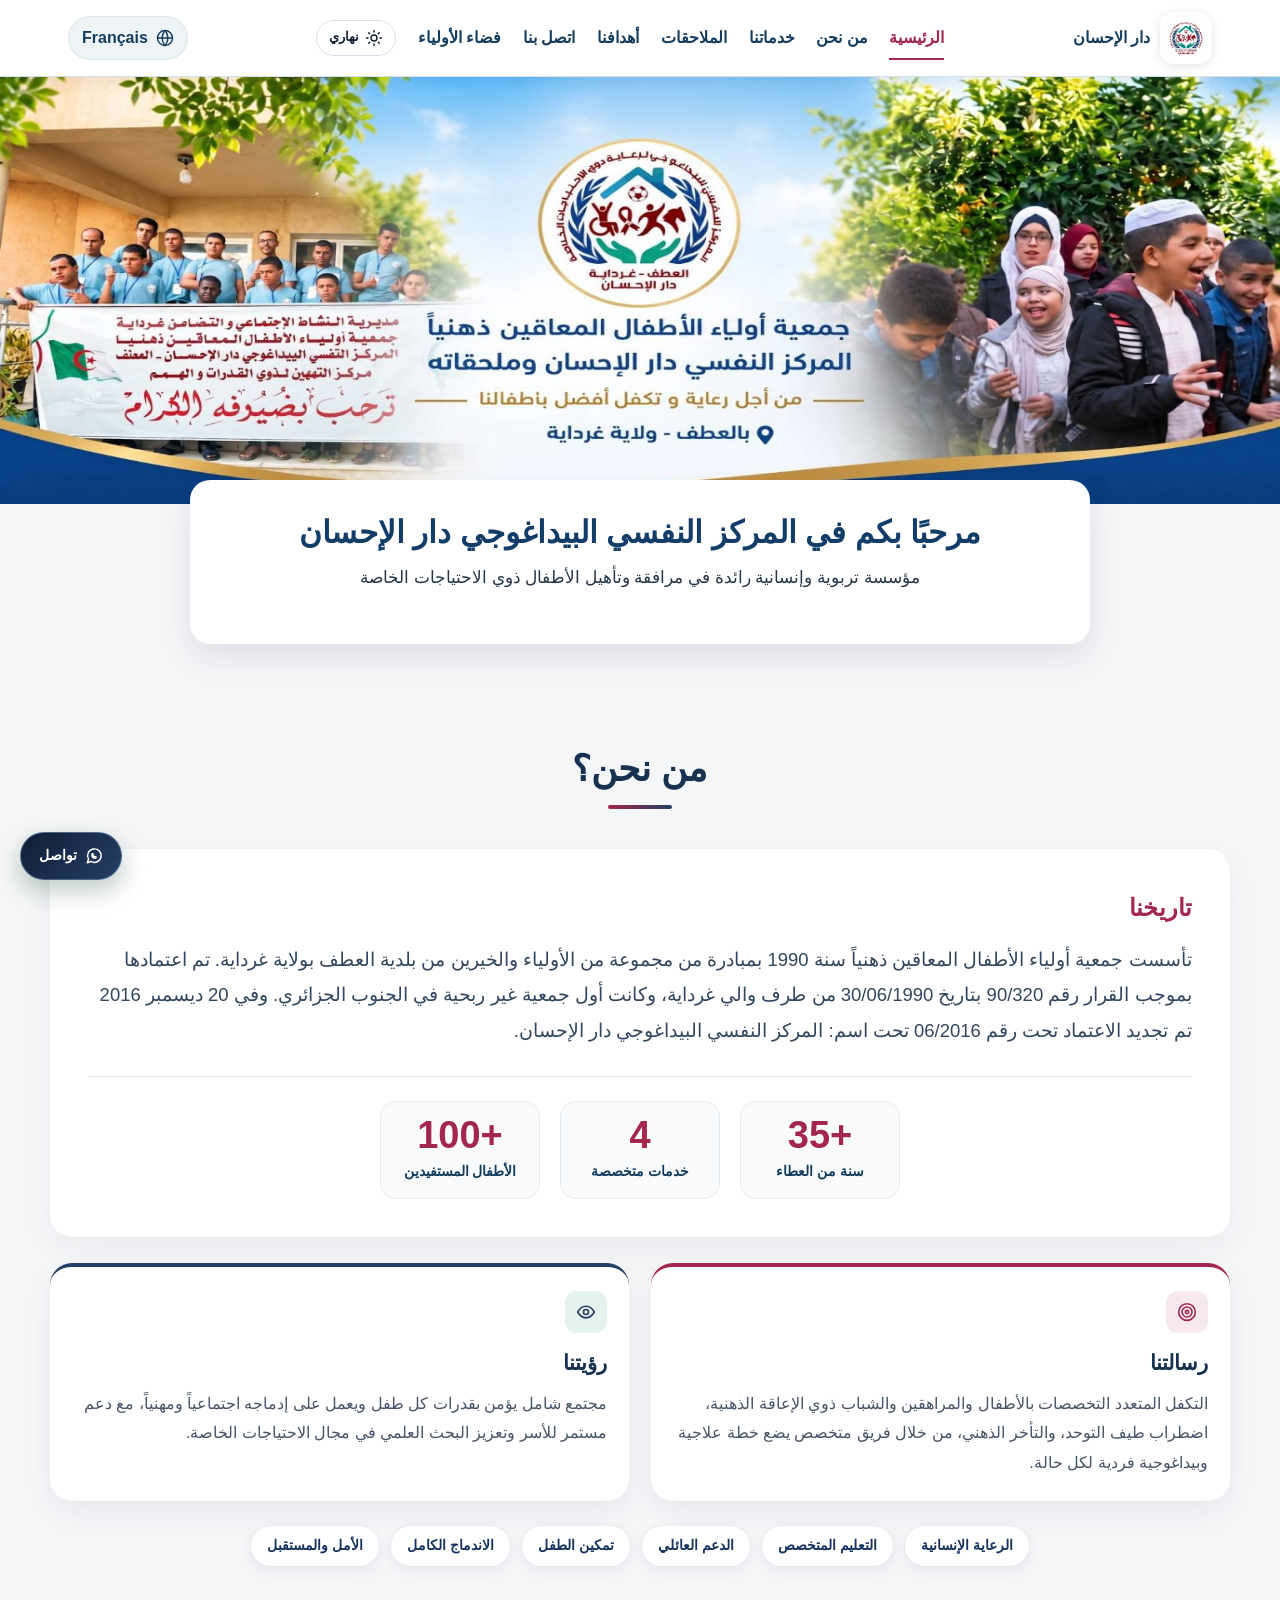
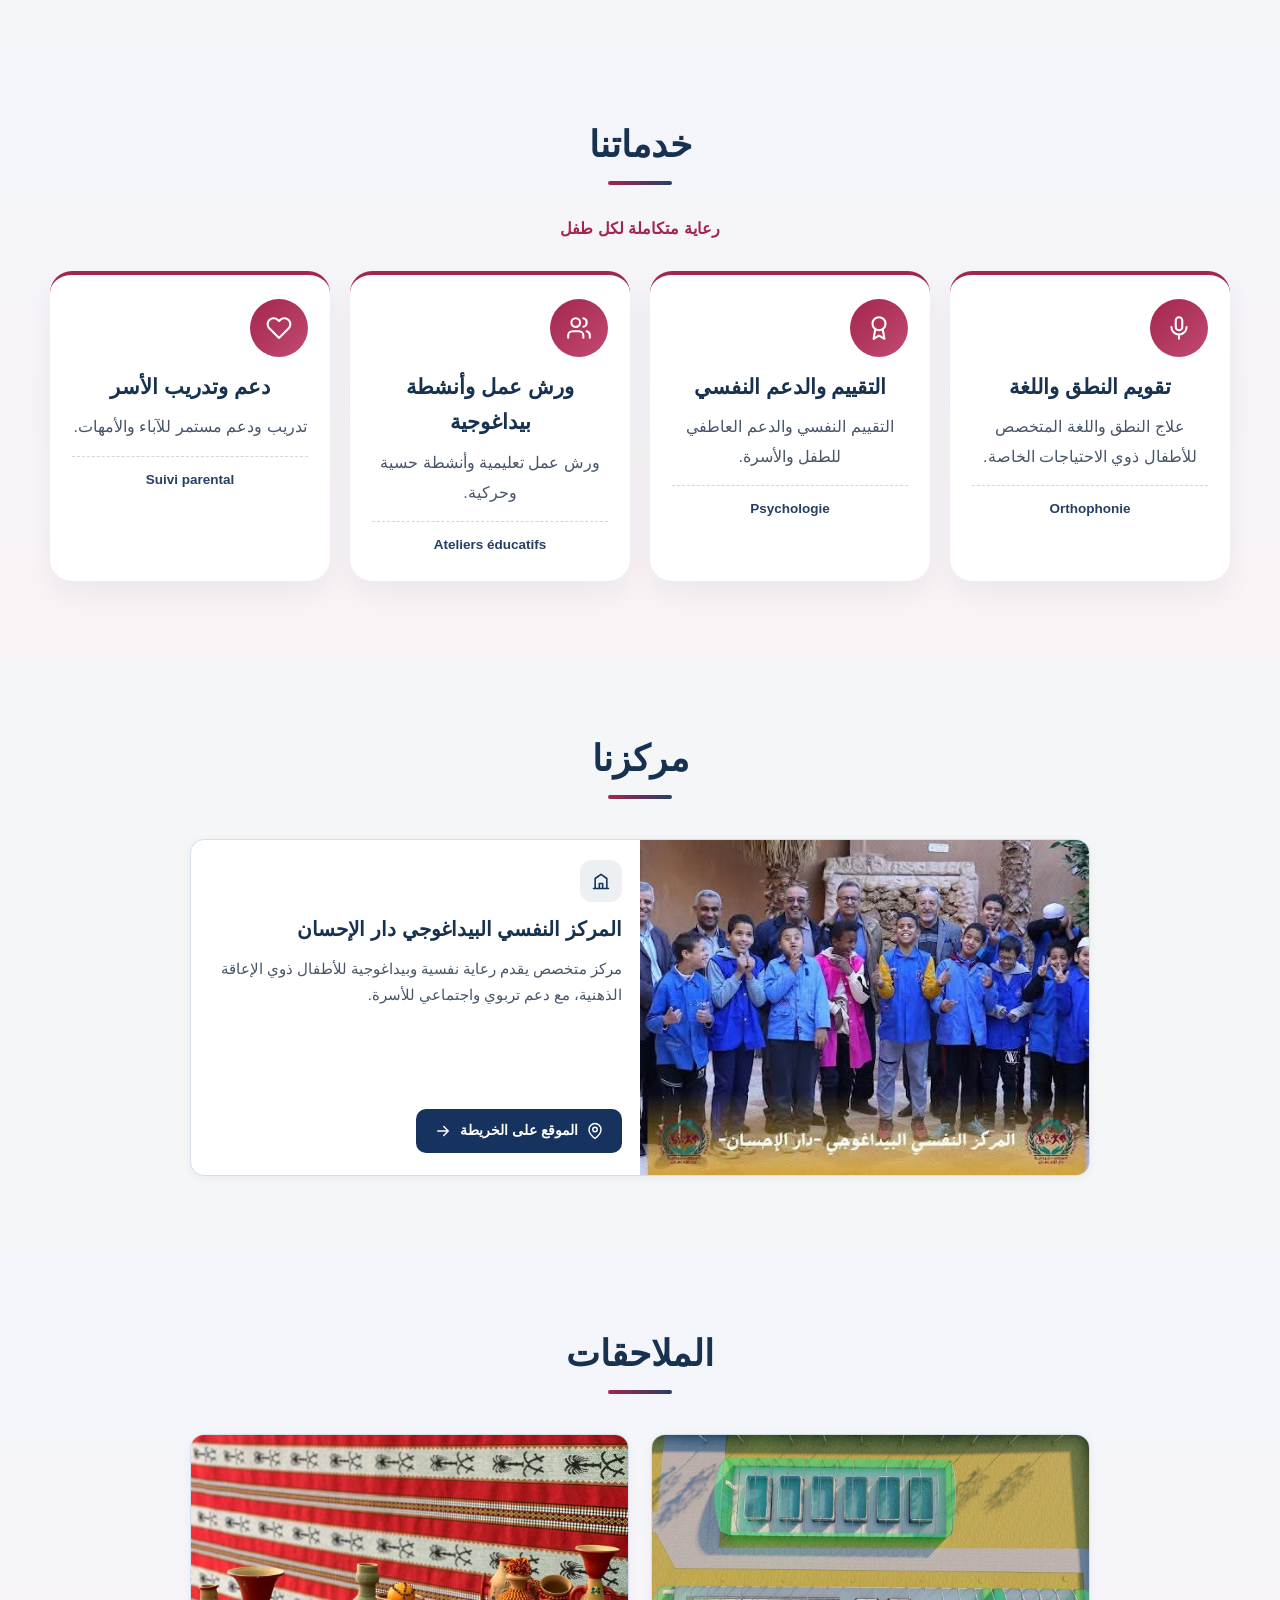
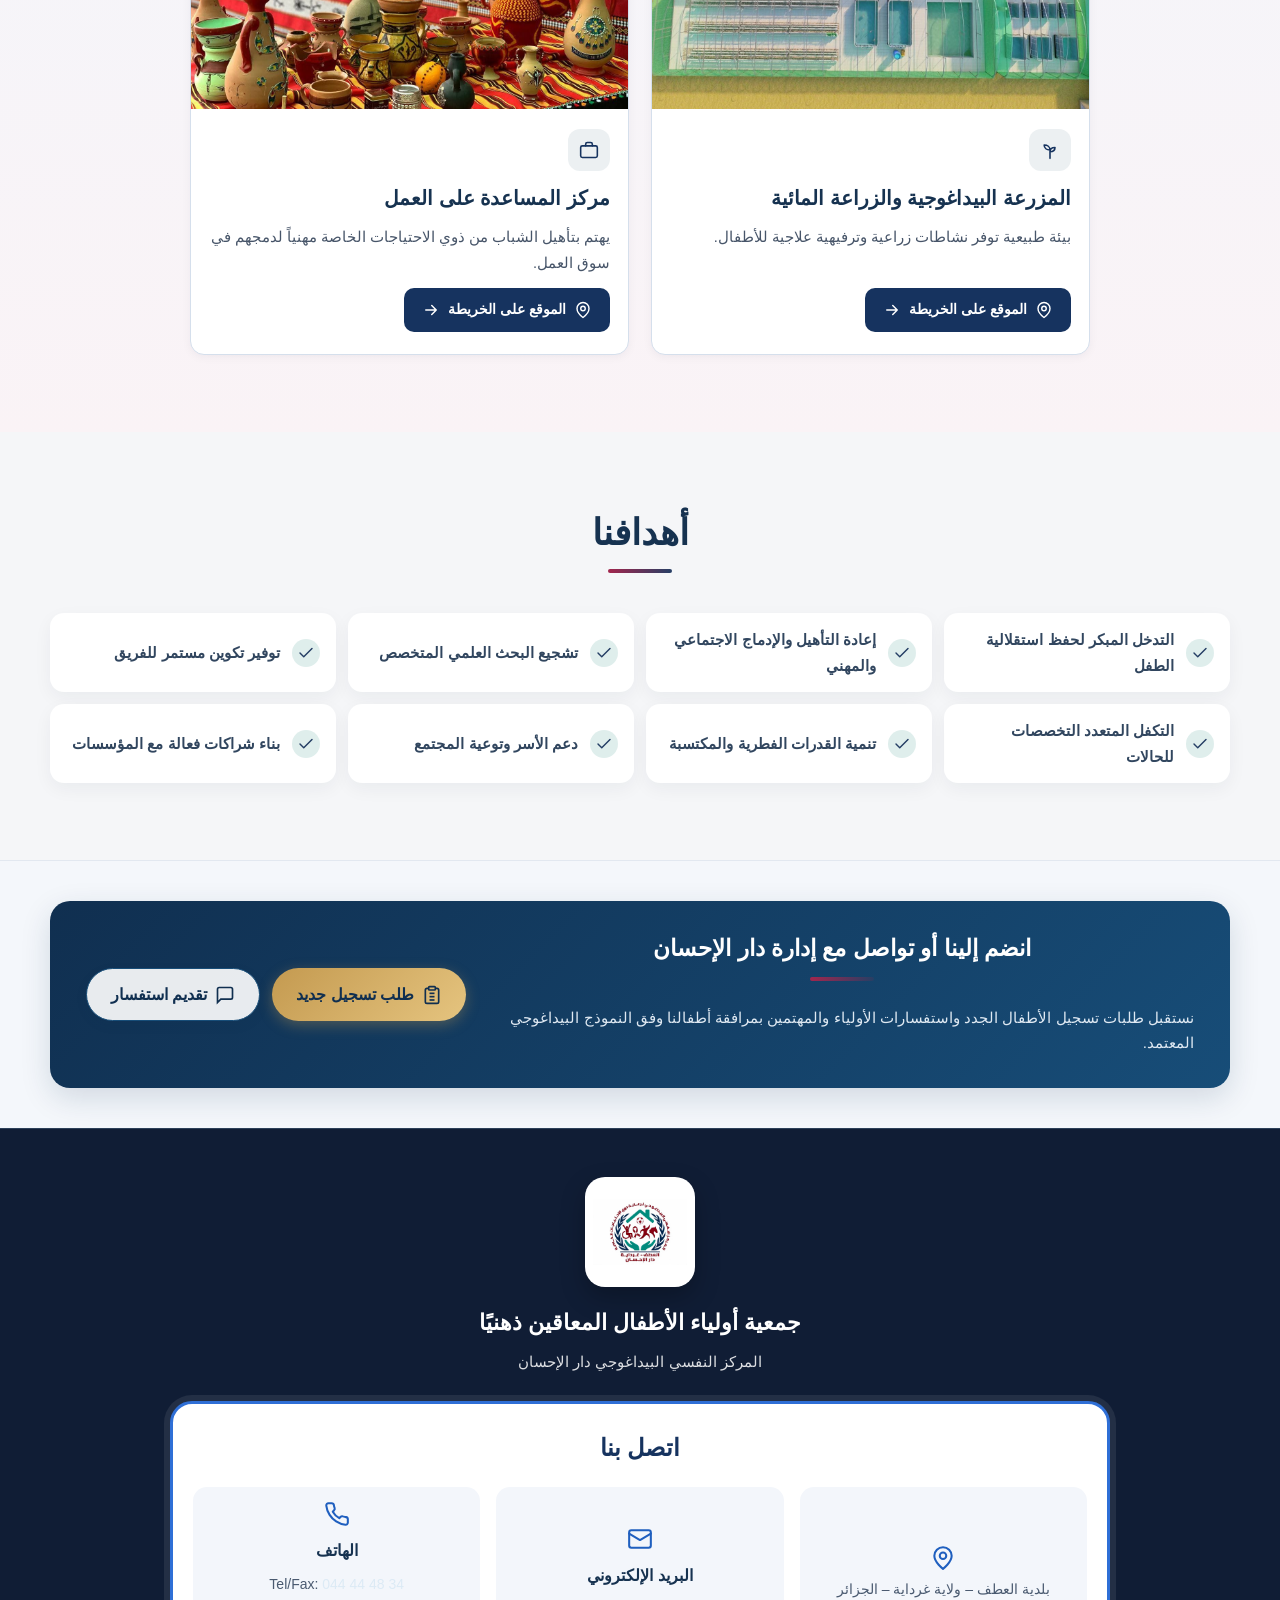
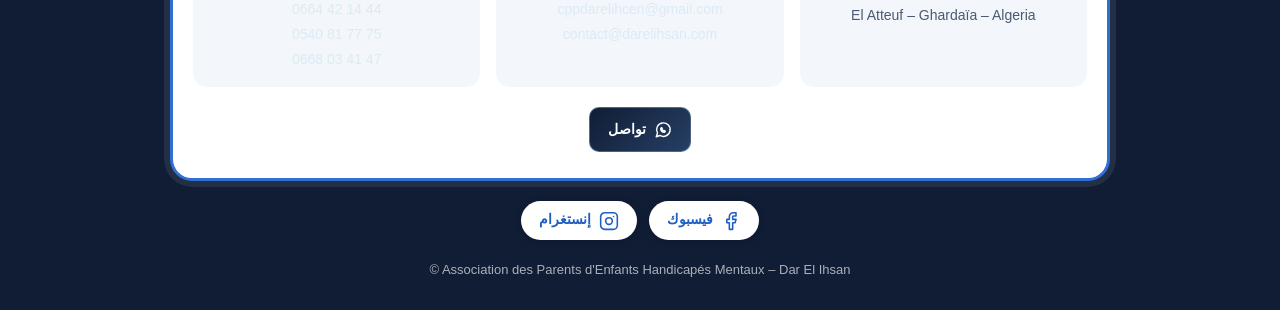
==== commit 631fb82b: "Add files via upload" ====
--- a/index.html
+++ b/index.html
@@ -1,6 +1,7 @@
 <!DOCTYPE html>
 <html lang="ar" dir="rtl">
 <head>
+  <script src="theme-switcher.js?v=20261121_v18"></script>
 <meta charset="utf-8">
 <meta name="viewport" content="width=device-width, initial-scale=1, viewport-fit=cover">
 <title>جمعية أولياء الأطفال المعاقين ذهنيًا – دار الإحسان</title>
@@ -28,7 +29,7 @@
 <link rel="stylesheet" href="pwa.css?v=20261121">
 <script src="pwa.js" defer></script>
   <link href="https://fonts.googleapis.com/css2?family=IBM+Plex+Sans+Arabic:wght@400;500;600;700&family=Inter:wght@400;500;600;700&family=Tajawal:wght@400;500;700;800&display=swap" rel="stylesheet">
-  <link rel="stylesheet" href="crystal-blue-glass.css?v=20261121_v17">
+  <link rel="stylesheet" href="crystal-blue-glass.css?v=20261121_v18">
 </head>
 <body>
 <svg width="0" height="0" style="position:absolute" aria-hidden="true">
--- a/crystal-blue-glass.css
+++ b/crystal-blue-glass.css
@@ -1,429 +1,639 @@
 /* ============================================================================
-   DAR EL IHSAN — CRYSTAL BLUE GLASSMORPHISM DESIGN SYSTEM (v17)
-   Mandatory Palette (Strictly Zero Green):
-   - Midnight Navy : #101D35
-   - Royal Blue    : #263F65
-   - Ice Blue      : #8CB9DC
-   - Mist Blue     : #DCEAF5
-   - Pearl White   : #F5F6F8
-   - Silver        : #B8C2D0
-   Typography: Tajawal / IBM Plex Sans Arabic (RTL) & Inter (LTR)
+   DAR EL IHSAN — UNIFIED DESIGN SYSTEM (v18)
+   1. LIGHT MODE (Default): Clean, crisp, high-contrast solid surfaces.
+      Strictly NO Glassmorphism / NO backdrop-filter / NO transparent text.
+   2. DARK GLASS MODE ([data-theme="dark"]): Refined Crystal Blue Glassmorphism
+      with luminous frosted cards, soft depth, and crystal-clear light text.
+   3. SMART A4 REPORTS & MOBILE TOUCH SCROLLING:
+      Auto-height General Report, compact 1-page A4 Qualitative Report,
+      natural touch scrolling on Android & iOS.
    ============================================================================ */
 
-:root {
-  --cb-navy: #101D35;
-  --cb-royal: #263F65;
-  --cb-ice: #8CB9DC;
-  --cb-mist: #DCEAF5;
-  --cb-pearl: #F5F6F8;
-  --cb-silver: #B8C2D0;
-  --cb-glass-bg: rgba(255, 255, 255, 0.80);
-  --cb-glass-strong: rgba(255, 255, 255, 0.92);
-  --cb-glass-border: rgba(140, 185, 220, 0.45);
-  --cb-shadow-sm: 0 4px 16px rgba(16, 29, 53, 0.06);
-  --cb-shadow-md: 0 10px 30px rgba(16, 29, 53, 0.09);
-  --cb-shadow-lg: 0 18px 46px rgba(16, 29, 53, 0.14);
-
-  /* Override ALL legacy theme variables (eliminating all green tokens) */
-  --primary: #263F65 !important;
-  --primary-dark: #101D35 !important;
-  --primary-light: #8CB9DC !important;
-  --accent: #263F65 !important;
-  --brand: #101D35 !important;
-  --brand-2: #263F65 !important;
-  --forest: #101D35 !important;
-  --forest-2: #263F65 !important;
-  --green: #263F65 !important;
-  --green-soft: #DCEAF5 !important;
-  --ok: #263F65 !important;
-  --ok-bg: #DCEAF5 !important;
-  --success: #263F65 !important;
-  --success-bg: #DCEAF5 !important;
-  --gold: #263F65 !important;
-  --bg: #F5F6F8 !important;
-  --surface: rgba(255, 255, 255, 0.84) !important;
-  --text: #101D35 !important;
-  --muted: #52627A !important;
-  --border: #B8C2D0 !important;
-}
-
-/* Global Typography & Ambient Crystal Blue Canvas */
+:root,
+[data-theme="light"] {
+  --ds-navy: #101D35;
+  --ds-royal: #263F65;
+  --ds-ice: #8CB9DC;
+  --ds-mist: #DCEAF5;
+  --ds-pearl: #F5F6F8;
+  --ds-silver: #B8C2D0;
+
+  --ds-bg: #F5F6F8;
+  --ds-surface: #FFFFFF;
+  --ds-surface-soft: #F8FAFC;
+  --ds-border: #D5DFEC;
+  --ds-text: #101D35;
+  --ds-text-muted: #475569;
+  --ds-sidebar-bg: #FFFFFF;
+  --ds-sidebar-text: #101D35;
+  --ds-sidebar-hover: #EAF2FA;
+  --ds-sidebar-active-bg: #DCEAF5;
+  --ds-sidebar-active-text: #101D35;
+  --ds-shadow-sm: 0 2px 10px rgba(16, 29, 53, 0.05);
+  --ds-shadow-md: 0 6px 20px rgba(16, 29, 53, 0.08);
+  --ds-input-bg: #FFFFFF;
+  --ds-input-text: #101D35;
+  --ds-table-head-bg: #DCEAF5;
+  --ds-table-head-text: #101D35;
+  --ds-table-row-alt: #F8FAFC;
+
+  /* Map legacy CSS variables safely (ZERO green) */
+  --primary: #263F65;
+  --primary-dark: #101D35;
+  --primary-light: #8CB9DC;
+  --accent: #263F65;
+  --brand: #101D35;
+  --brand-2: #263F65;
+  --forest: #101D35;
+  --forest-2: #263F65;
+  --green: #263F65;
+  --ok: #263F65;
+  --success: #263F65;
+  --bg: var(--ds-bg);
+  --surface: var(--ds-surface);
+  --text: var(--ds-text);
+  --muted: var(--ds-text-muted);
+  --border: var(--ds-border);
+}
+
+/* ══ DARK GLASS MODE (Glassmorphism ONLY in Dark Mode) ══ */
+[data-theme="dark"] {
+  --ds-bg: #0B1528;
+  --ds-surface: rgba(19, 34, 61, 0.72);
+  --ds-surface-soft: rgba(26, 46, 80, 0.62);
+  --ds-border: rgba(140, 185, 220, 0.26);
+  --ds-text: #F5F6F8;
+  --ds-text-muted: #CBD5E1;
+  --ds-sidebar-bg: rgba(13, 24, 46, 0.84);
+  --ds-sidebar-text: #F1F5F9;
+  --ds-sidebar-hover: rgba(140, 185, 220, 0.16);
+  --ds-sidebar-active-bg: rgba(140, 185, 220, 0.24);
+  --ds-sidebar-active-text: #FFFFFF;
+  --ds-shadow-sm: 0 8px 24px rgba(0, 0, 0, 0.30);
+  --ds-shadow-md: 0 14px 36px rgba(0, 0, 0, 0.42);
+  --ds-input-bg: rgba(15, 27, 50, 0.90);
+  --ds-input-text: #F8FAFC;
+  --ds-table-head-bg: rgba(38, 63, 101, 0.75);
+  --ds-table-head-text: #F8FAFC;
+  --ds-table-row-alt: rgba(255, 255, 255, 0.03);
+
+  --bg: var(--ds-bg);
+  --surface: var(--ds-surface);
+  --text: var(--ds-text);
+  --muted: var(--ds-text-muted);
+  --border: var(--ds-border);
+}
+
+/* ══ BASE TYPOGRAPHY & CANVAS ══ */
 html, body {
-  font-family: 'Tajawal', 'IBM Plex Sans Arabic', 'Inter', -apple-system, BlinkMacSystemFont, sans-serif !important;
-  color: var(--cb-navy) !important;
-  background:
-    radial-gradient(circle at 12% 10%, rgba(140, 185, 220, 0.34) 0%, transparent 42%),
-    radial-gradient(circle at 88% 18%, rgba(220, 234, 245, 0.72) 0%, transparent 46%),
-    linear-gradient(155deg, #F5F6F8 0%, #E8F1F8 52%, #F5F6F8 100%) !important;
-  background-attachment: fixed !important;
+  font-family: 'Tajawal', 'IBM Plex Sans Arabic', 'Inter', -apple-system, BlinkMacSystemFont, sans-serif;
+  color: var(--ds-text);
+  background: var(--ds-bg);
   overflow-x: clip;
   -webkit-font-smoothing: antialiased;
 }
 
+[data-theme="dark"] html,
+html[data-theme="dark"],
+html[data-theme="dark"] body {
+  background:
+    radial-gradient(circle at 14% 12%, rgba(56, 110, 178, 0.28) 0%, transparent 44%),
+    radial-gradient(circle at 86% 20%, rgba(140, 185, 220, 0.16) 0%, transparent 42%),
+    linear-gradient(155deg, #081020 0%, #101D35 55%, #0D192E 100%);
+  background-attachment: fixed;
+  color: var(--ds-text);
+}
+
 [dir="ltr"], .ltr, [lang="fr"], [lang="en"] {
-  font-family: 'Inter', 'IBM Plex Sans Arabic', sans-serif !important;
-}
-
-/* Keyframes (Measured, subtle motion) */
-@keyframes cbFadeUp {
-  from { opacity: 0; transform: translateY(8px); }
-  to { opacity: 1; transform: translateY(0); }
-}
-
-@keyframes cbModalIn {
-  from { opacity: 0; transform: scale(0.97) translateY(6px); }
-  to { opacity: 1; transform: scale(1) translateY(0); }
-}
-
-/* Frosted Glass Cards, Panels, Sidebar, Topbar */
+  font-family: 'Inter', 'IBM Plex Sans Arabic', sans-serif;
+}
+
+/* ══ ZERO TRANSPARENT TEXT GUARANTEE ══ */
+body, p, span, div, h1, h2, h3, h4, h5, h6, a, button, label, li, td, th, strong, small {
+  -webkit-text-fill-color: currentColor;
+}
+
+/* ══ THEME TOGGLE BUTTON (SUN / MOON) ══ */
+.de-theme-toggle-btn {
+  display: inline-flex;
+  align-items: center;
+  gap: 6px;
+  padding: 6px 12px;
+  border-radius: 999px;
+  border: 1.5px solid var(--ds-border);
+  background: var(--ds-surface);
+  color: var(--ds-text);
+  font-family: inherit;
+  font-size: 12.5px;
+  font-weight: 700;
+  cursor: pointer;
+  transition: background 0.18s ease, border-color 0.18s ease, transform 0.15s ease;
+  white-space: nowrap;
+  flex-shrink: 0;
+}
+.de-theme-toggle-btn:hover {
+  border-color: var(--ds-ice);
+  background: var(--ds-sidebar-hover);
+  transform: translateY(-1px);
+}
+.de-theme-toggle-btn.is-floating {
+  position: fixed;
+  bottom: 18px;
+  inset-inline-start: 18px;
+  z-index: 9990;
+  box-shadow: var(--ds-shadow-md);
+}
+[data-theme="dark"] .de-theme-toggle-btn {
+  background: rgba(24, 42, 74, 0.78);
+  backdrop-filter: blur(10px);
+  -webkit-backdrop-filter: blur(10px);
+  color: #F5F6F8;
+  border-color: rgba(140, 185, 220, 0.38);
+}
+
+/* ══ SIDEBAR & NAVIGATION (ROOT FIX FOR 64548.jpg INVISIBLE TEXT!) ══ */
+aside,
+#side,
+.side,
+#parentDrawer,
+.pm-drawer {
+  background: var(--ds-sidebar-bg);
+  color: var(--ds-sidebar-text);
+  border-inline-end: 1px solid var(--ds-border);
+}
+
+[data-theme="dark"] aside,
+[data-theme="dark"] #side,
+[data-theme="dark"] .side,
+[data-theme="dark"] #parentDrawer,
+[data-theme="dark"] .pm-drawer {
+  backdrop-filter: blur(14px);
+  -webkit-backdrop-filter: blur(14px);
+}
+
+#side button,
+#side a,
+.side button,
+.side a,
+#nav button,
+#nav a,
+#parentDrawer button,
+#parentDrawer a {
+  color: var(--ds-sidebar-text) !important;
+  opacity: 1 !important;
+  border-radius: 10px;
+  transition: background 0.18s ease, color 0.18s ease;
+}
+
+#side button:hover,
+#side a:hover,
+#nav button:hover,
+#nav a:hover {
+  background: var(--ds-sidebar-hover) !important;
+  color: var(--ds-sidebar-active-text) !important;
+}
+
+#side button.active,
+#side a.active,
+#nav [data-sec].active {
+  background: var(--ds-sidebar-active-bg) !important;
+  color: var(--ds-sidebar-active-text) !important;
+  font-weight: 800;
+  border: 1px solid rgba(140, 185, 220, 0.45);
+}
+
+/* ══ HEADER / TOPBAR / FOOTER ══ */
+header,
+.topbar,
+.site-header,
+.navbar,
+.p-header {
+  background: var(--ds-surface);
+  color: var(--ds-text);
+  border-bottom: 1px solid var(--ds-border);
+  box-shadow: var(--ds-shadow-sm);
+}
+
+[data-theme="dark"] header,
+[data-theme="dark"] .topbar,
+[data-theme="dark"] .site-header,
+[data-theme="dark"] .navbar,
+[data-theme="dark"] .p-header {
+  background: rgba(14, 26, 48, 0.80);
+  backdrop-filter: blur(14px);
+  -webkit-backdrop-filter: blur(14px);
+  color: #F5F6F8;
+}
+
+footer,
+.site-footer {
+  background: #101D35;
+  color: #DCEAF5;
+  border-top: 1px solid rgba(140, 185, 220, 0.22);
+}
+footer a, .site-footer a { color: #DCEAF5; }
+
+/* ══ CARDS & PANELS (Solid in Light Mode, Glassmorphism ONLY in Dark Mode) ══ */
 .card,
 .panel,
 .stat-card,
 .kpi-card,
 .audit-v2-panel,
 .audit-v2-stat,
-.audit-v2-hero,
 .child-sub-item-card,
 .wk-section-program-card,
 .wk-programs-hero-card,
 .login-card,
 .auth-card,
-.glass-card,
 .feature-card,
 .program-card,
 .news-card,
 .center-card,
 .parent-card,
 .child-card {
-  background: var(--cb-glass-bg) !important;
-  backdrop-filter: blur(12px) saturate(135%) !important;
-  -webkit-backdrop-filter: blur(12px) saturate(135%) !important;
-  border: 1px solid var(--cb-glass-border) !important;
-  border-radius: 16px !important;
-  box-shadow: var(--cb-shadow-sm), inset 0 1px 0 rgba(255, 255, 255, 0.85) !important;
-  color: var(--cb-navy) !important;
-  transition: transform 0.22s ease, box-shadow 0.22s ease, border-color 0.22s ease;
-  animation: cbFadeUp 0.28s ease-out both;
-}
-
-.card:hover,
-.stat-card:hover,
-.wk-section-program-card:hover,
-.feature-card:hover,
-.center-card:hover,
-.parent-card:hover {
-  border-color: rgba(140, 185, 220, 0.8) !important;
-  box-shadow: var(--cb-shadow-md), inset 0 1px 0 rgba(255, 255, 255, 0.9) !important;
-}
-
-/* Sidebar & Navigation (Crystal Blue Frosted Glass) */
-aside,
-.sidebar,
-#sidebar,
-nav.sidebar,
-.side-nav {
-  background: linear-gradient(180deg, rgba(16, 29, 53, 0.95) 0%, rgba(38, 63, 101, 0.93) 100%) !important;
-  backdrop-filter: blur(14px) !important;
-  -webkit-backdrop-filter: blur(14px) !important;
-  border-inline-end: 1px solid rgba(140, 185, 220, 0.28) !important;
-  color: #F5F6F8 !important;
-}
-
-aside button,
-aside a,
-#nav button,
-#nav a,
-.sidebar button,
-.sidebar a {
-  color: rgba(245, 246, 248, 0.9) !important;
-  border-radius: 11px !important;
-  transition: background 0.18s ease, color 0.18s ease, transform 0.16s ease;
-}
-
-aside button:hover,
-aside a:hover,
-#nav button:hover,
-#nav a:hover {
-  background: rgba(140, 185, 220, 0.18) !important;
-  color: #FFFFFF !important;
-}
-
-aside button.active,
-aside a.active,
-#nav [data-sec].active,
-.nav-item.active {
-  background: linear-gradient(135deg, rgba(140, 185, 220, 0.32), rgba(220, 234, 245, 0.20)) !important;
-  border: 1px solid rgba(140, 185, 220, 0.55) !important;
-  color: #FFFFFF !important;
-  font-weight: 800 !important;
-  box-shadow: 0 4px 14px rgba(16, 29, 53, 0.22) !important;
-}
-
-/* Topbar / Public Header / Footer */
-header,
-.topbar,
-.site-header,
-.navbar,
-.p-header {
-  background: rgba(255, 255, 255, 0.82) !important;
-  backdrop-filter: blur(14px) saturate(140%) !important;
-  -webkit-backdrop-filter: blur(14px) saturate(140%) !important;
-  border-bottom: 1px solid rgba(140, 185, 220, 0.42) !important;
-  box-shadow: 0 4px 20px rgba(16, 29, 53, 0.06) !important;
-  color: var(--cb-navy) !important;
-}
-
-footer,
-.site-footer {
-  background: linear-gradient(180deg, #101D35 0%, #1B2E4E 100%) !important;
-  color: #DCEAF5 !important;
-  border-top: 1px solid rgba(140, 185, 220, 0.25) !important;
-}
-
-footer a, .site-footer a {
-  color: #DCEAF5 !important;
-}
-
-/* Unified Buttons — Crystal Blue (ZERO Green) */
-.btn,
-button.primary,
-button.gold,
-.cta-btn {
-  border-radius: 10px !important;
-  font-family: inherit !important;
-  font-weight: 700 !important;
-  transition: transform 0.15s ease, box-shadow 0.18s ease, background 0.18s ease, border-color 0.18s ease !important;
-}
-
-.btn:active:not(:disabled) {
-  transform: scale(0.98);
-}
-
-.btn.primary,
-.btn.gold,
-.btn-primary,
-.cta-btn {
+  background: var(--ds-surface);
+  color: var(--ds-text);
+  border: 1px solid var(--ds-border);
+  border-radius: 14px;
+  box-shadow: var(--ds-shadow-sm);
+  transition: transform 0.2s ease, box-shadow 0.2s ease, border-color 0.2s ease;
+}
+
+[data-theme="dark"] .card,
+[data-theme="dark"] .panel,
+[data-theme="dark"] .stat-card,
+[data-theme="dark"] .kpi-card,
+[data-theme="dark"] .audit-v2-panel,
+[data-theme="dark"] .audit-v2-stat,
+[data-theme="dark"] .child-sub-item-card,
+[data-theme="dark"] .wk-section-program-card,
+[data-theme="dark"] .wk-programs-hero-card,
+[data-theme="dark"] .login-card,
+[data-theme="dark"] .auth-card,
+[data-theme="dark"] .feature-card,
+[data-theme="dark"] .program-card,
+[data-theme="dark"] .news-card,
+[data-theme="dark"] .center-card,
+[data-theme="dark"] .parent-card,
+[data-theme="dark"] .child-card {
+  background: rgba(19, 34, 61, 0.68);
+  backdrop-filter: blur(12px) saturate(135%);
+  -webkit-backdrop-filter: blur(12px) saturate(135%);
+  border: 1px solid rgba(140, 185, 220, 0.26);
+  box-shadow: 0 10px 30px rgba(0, 0, 0, 0.32), inset 0 1px 0 rgba(255, 255, 255, 0.08);
+  color: #F5F6F8;
+}
+
+[data-theme="dark"] .muted,
+[data-theme="dark"] .small.muted {
+  color: #CBD5E1 !important;
+}
+
+/* ══ UNIFIED BUTTONS (Crystal Blue, High Contrast in Light & Dark) ══ */
+.btn, button.primary, button.gold, .cta-btn {
+  border-radius: 10px;
+  font-family: inherit;
+  font-weight: 700;
+  transition: transform 0.15s ease, box-shadow 0.18s ease, background 0.18s ease;
+}
+
+.btn.primary, .btn.gold, .btn-primary, .cta-btn,
+.wa-float, .whatsapp-float, .whatsapp-btn, .fab-wa, a[href*="wa.me"], a[href*="whatsapp"] {
   background: linear-gradient(135deg, #101D35 0%, #263F65 100%) !important;
   color: #FFFFFF !important;
-  border: 1px solid rgba(140, 185, 220, 0.45) !important;
-  box-shadow: 0 4px 14px rgba(16, 29, 53, 0.18) !important;
-}
-
-.btn.primary:hover,
-.btn.gold:hover,
-.btn-primary:hover,
-.cta-btn:hover {
-  background: linear-gradient(135deg, #263F65 0%, #101D35 100%) !important;
-  box-shadow: 0 6px 20px rgba(38, 63, 101, 0.28) !important;
-  transform: translateY(-1px);
-}
-
-.btn.light,
-.btn.ghost,
-.btn-secondary {
-  background: rgba(255, 255, 255, 0.88) !important;
-  color: #101D35 !important;
-  border: 1px solid #B8C2D0 !important;
-}
-
-.btn.light:hover,
-.btn.ghost:hover {
-  background: #DCEAF5 !important;
-  border-color: #8CB9DC !important;
-  color: #101D35 !important;
+  border: 1px solid rgba(140, 185, 220, 0.42) !important;
+}
+
+[data-theme="dark"] .btn.primary,
+[data-theme="dark"] .btn.gold,
+[data-theme="dark"] .btn-primary {
+  background: linear-gradient(135deg, #263F65 0%, #365C8F 100%) !important;
+  color: #FFFFFF !important;
+  border-color: rgba(140, 185, 220, 0.48) !important;
+}
+
+.btn.light, .btn.ghost, .btn-secondary {
+  background: var(--ds-surface);
+  color: var(--ds-text) !important;
+  border: 1px solid var(--ds-border);
+}
+.btn.light:hover, .btn.ghost:hover {
+  background: var(--ds-sidebar-hover);
+  border-color: var(--ds-ice);
 }
 
 .btn.danger {
-  background: rgba(255, 255, 255, 0.92) !important;
-  color: #991B1B !important;
-  border: 1px solid #FCA5A5 !important;
-}
-
-.btn.danger:hover {
-  background: #FEF2F2 !important;
-  border-color: #EF4444 !important;
-}
-
-/* Badges — Crystal Blue (ZERO Green) */
-.badge,
-.pill,
-.tag,
-.status-badge {
-  border-radius: 999px !important;
-  font-weight: 700 !important;
-}
-
-.badge.ok,
-.badge.green,
-.badge.success,
-.badge.info,
-.audit-v2-kind.create {
+  background: #FFFFFF;
+  color: #B91C1C !important;
+  border: 1px solid #FCA5A5;
+}
+[data-theme="dark"] .btn.danger {
+  background: rgba(153, 27, 27, 0.28);
+  color: #FECACA !important;
+  border-color: rgba(248, 113, 113, 0.45);
+}
+
+/* ══ BADGES & ATTENDANCE/INQUIRIES ICON CONTAINERS ══ */
+.badge.ok, .badge.green, .badge.success, .badge.info,
+.att-btn.present, .att-status-present, .pill-present {
   background: #DCEAF5 !important;
   color: #101D35 !important;
   border: 1px solid #8CB9DC !important;
 }
-
-.badge.gold,
-.badge.warn,
-.audit-v2-kind.update {
-  background: rgba(38, 63, 101, 0.12) !important;
-  color: #263F65 !important;
-  border: 1px solid rgba(38, 63, 101, 0.30) !important;
-}
-
-.badge.gray {
-  background: #F5F6F8 !important;
-  color: #52627A !important;
-  border: 1px solid #B8C2D0 !important;
-}
-
-/* Forms, Inputs & Readability (Crisp non-transparent inputs for fast data entry) */
-input[type="text"],
-input[type="email"],
-input[type="password"],
-input[type="number"],
-input[type="date"],
-input[type="search"],
-input[type="tel"],
-select,
-textarea {
+[data-theme="dark"] .badge.ok,
+[data-theme="dark"] .badge.info,
+[data-theme="dark"] .badge.gold {
+  background: rgba(140, 185, 220, 0.22) !important;
+  color: #F5F6F8 !important;
+  border-color: rgba(140, 185, 220, 0.42) !important;
+}
+
+.att-stat-icon-wrap,
+.inq-icon-wrap {
+  display: inline-flex;
+  align-items: center;
+  justify-content: center;
+  width: 40px;
+  height: 40px;
+  border-radius: 12px;
+  background: #DCEAF5;
+  color: #101D35;
+  border: 1px solid rgba(140, 185, 220, 0.55);
+  transition: transform 0.18s ease, background 0.18s ease;
+}
+.att-stat-icon-wrap:hover,
+.inq-icon-wrap:hover {
+  transform: translateY(-2px);
+  background: #CFE3F4;
+}
+[data-theme="dark"] .att-stat-icon-wrap,
+[data-theme="dark"] .inq-icon-wrap {
+  background: rgba(140, 185, 220, 0.16);
+  color: #DCEAF5;
+  border-color: rgba(140, 185, 220, 0.35);
+  backdrop-filter: blur(8px);
+}
+
+/* ══ INPUTS, TABLES & MODALS ══ */
+input[type="text"], input[type="email"], input[type="password"],
+input[type="number"], input[type="date"], input[type="search"],
+input[type="tel"], select, textarea {
+  background: var(--ds-input-bg);
+  color: var(--ds-input-text);
+  border: 1.5px solid var(--ds-border);
+  border-radius: 10px;
+  font-family: inherit;
+}
+input:focus, select:focus, textarea:focus {
+  outline: none;
+  border-color: var(--ds-royal);
+  box-shadow: 0 0 0 3px rgba(140, 185, 220, 0.35);
+}
+
+table {
+  background: var(--ds-surface);
+  color: var(--ds-text);
+  border-color: var(--ds-border);
+}
+table thead th {
+  background: var(--ds-table-head-bg);
+  color: var(--ds-table-head-text);
+  border-color: var(--ds-border);
+}
+table tbody tr:nth-child(even) {
+  background: var(--ds-table-row-alt);
+}
+
+.modal, .modal-body, .modal-card {
+  background: var(--ds-surface);
+  color: var(--ds-text);
+  border: 1px solid var(--ds-border);
+  border-radius: 16px;
+  box-shadow: var(--ds-shadow-md);
+}
+[data-theme="dark"] .modal,
+[data-theme="dark"] .modal-body,
+[data-theme="dark"] .modal-card {
+  background: rgba(16, 29, 53, 0.90);
+  backdrop-filter: blur(16px);
+  -webkit-backdrop-filter: blur(16px);
+  border-color: rgba(140, 185, 220, 0.32);
+}
+
+/* ══ SMART A4 QUALITATIVE REPORT & AUTO-HEIGHT GENERAL REPORT (ROOT FIX FOR 64234.jpg!) ══ */
+.official-eval-paper,
+.oep-written-page-box,
+.oep-quantitative-page-box {
   background: #FFFFFF !important;
   color: #101D35 !important;
-  border: 1.5px solid #B8C2D0 !important;
-  border-radius: 10px !important;
-  font-family: inherit !important;
-  transition: border-color 0.18s ease, box-shadow 0.18s ease !important;
-}
-
-input:focus,
-select:focus,
-textarea:focus {
-  outline: none !important;
-  border-color: #263F65 !important;
-  box-shadow: 0 0 0 3px rgba(140, 185, 220, 0.42) !important;
-}
-
-label.fld,
-.form-group,
-.field-wrap {
-  display: flex;
-  flex-direction: column;
-  gap: 5px;
-}
-
-label.fld > span,
-.lbl {
-  color: #101D35 !important;
-  font-weight: 700 !important;
-}
-
-/* Tables — High clarity & horizontal responsiveness */
-table {
+  overflow-y: visible !important;
+  overflow-x: auto !important;
+  touch-action: pan-y pan-x pinch-zoom !important;
+  -webkit-overflow-scrolling: touch !important;
+}
+
+/* Compact Personal Info & Supervisors (~50% height reduction for 1-page A4 fit) */
+.oep-header-row {
+  padding: 4px 0 !important;
+  margin-bottom: 6px !important;
+}
+.oep-logo-side {
+  width: 62px !important;
+  height: 62px !important;
+  object-fit: contain !important;
+}
+.oep-org-name { font-size: 0.92rem !important; line-height: 1.25 !important; }
+.oep-center-name { font-size: 0.88rem !important; line-height: 1.25 !important; }
+.oep-report-heading { font-size: 1rem !important; margin: 2px 0 0 !important; }
+.oep-term-banner {
+  padding: 4px 10px !important;
+  font-size: 0.92rem !important;
+  margin-bottom: 6px !important;
+}
+.oep-info-table {
+  margin-bottom: 6px !important;
+}
+.oep-info-table td {
+  padding: 3px 6px !important;
+  font-size: 0.78rem !important;
+  line-height: 1.3 !important;
+}
+.oep-supervisors-table {
+  margin-bottom: 6px !important;
+}
+.oep-supervisors-table th,
+.oep-supervisors-table td {
+  padding: 3px 6px !important;
+  font-size: 0.76rem !important;
+  line-height: 1.25 !important;
+}
+.oep-section-banner,
+.oep-summary-banner {
+  padding: 4px 8px !important;
+  font-size: 0.90rem !important;
+  margin-bottom: 6px !important;
+}
+
+/* Auto-height General Report (NO empty white space below short text, NO clipping on long text!) */
+.oep-performance-grid {
+  display: flex !important;
+  flex-direction: column !important;
+  gap: 8px !important;
+  margin-bottom: 8px !important;
+}
+.oep-general-report-box {
+  height: auto !important;
+  min-height: 0 !important;
+  display: block !important;
+  border: 1.5px solid #101D35 !important;
   background: #FFFFFF !important;
-  border-color: #B8C2D0 !important;
-  color: #101D35 !important;
-}
-
-table thead th {
+}
+.oep-gr-header {
+  padding: 4px 8px !important;
+  font-size: 0.86rem !important;
   background: #DCEAF5 !important;
   color: #101D35 !important;
-  font-weight: 800 !important;
-  border-color: #B8C2D0 !important;
-}
-
-table tbody tr:nth-child(even) {
-  background: rgba(245, 246, 248, 0.72) !important;
-}
-
-table tbody tr:hover {
-  background: rgba(220, 234, 245, 0.45) !important;
-}
-
-/* Modals — Smooth Frosted Backdrop */
+}
+.oep-gr-body,
+.oep-a4-clamped-body {
+  padding: 7px 10px !important;
+  font-size: 0.82rem !important;
+  line-height: 1.5 !important;
+  height: auto !important;
+  min-height: 0 !important;
+  max-height: none !important;
+  overflow: visible !important;
+  display: block !important;
+  -webkit-line-clamp: unset !important;
+  white-space: pre-wrap !important;
+  color: #101D35 !important;
+}
+
+/* Compact 2-column Abilities Grid so all 6 fit cleanly on 1 A4 page */
+.oep-abilities-stack {
+  display: grid !important;
+  grid-template-columns: repeat(2, 1fr) !important;
+  gap: 6px !important;
+}
+@media (max-width: 600px) {
+  .oep-abilities-stack {
+    grid-template-columns: 1fr !important;
+  }
+}
+.oep-ability-box {
+  border: 1px solid #101D35 !important;
+  background: #FFFFFF !important;
+  height: auto !important;
+}
+.oep-ab-hdr {
+  padding: 3px 7px !important;
+  font-size: 0.78rem !important;
+}
+.oep-ab-content,
+.oep-a4-clamped-ability {
+  padding: 5px 7px !important;
+  font-size: 0.78rem !important;
+  line-height: 1.4 !important;
+  min-height: 22px !important;
+  max-height: none !important;
+  overflow: visible !important;
+  display: block !important;
+  -webkit-line-clamp: unset !important;
+  color: #101D35 !important;
+}
+.oep-recommendations-grid {
+  padding: 6px 8px !important;
+  gap: 8px !important;
+  margin-bottom: 6px !important;
+}
+.oep-a4-clamped-list {
+  max-height: none !important;
+  overflow: visible !important;
+}
+.oep-rec-title { font-size: 0.82rem !important; margin-bottom: 4px !important; }
+.oep-rec-list { font-size: 0.76rem !important; line-height: 1.38 !important; }
+
+/* ══ NATURAL TOUCH SCROLLING ON MOBILE (Parents-main & Admin-main) ══ */
+#modal,
 .modal-backdrop,
-.modal-overlay,
-#modal {
-  backdrop-filter: blur(6px) !important;
-  -webkit-backdrop-filter: blur(6px) !important;
-}
-
-.modal,
-.modal-body {
-  background: var(--cb-glass-strong) !important;
-  border: 1px solid rgba(140, 185, 220, 0.55) !important;
-  border-radius: 18px !important;
-  box-shadow: var(--cb-shadow-lg) !important;
-  animation: cbModalIn 0.22s ease-out both;
-}
-
-/* Audit / Attendance / Dashboard Green Overrides */
-.audit-v2-hero {
-  background: linear-gradient(135deg, rgba(16, 29, 53, 0.95) 0%, rgba(38, 63, 101, 0.92) 100%) !important;
-  color: #FFFFFF !important;
-}
-.audit-v2-hero h1,
-.audit-v2-hero p,
-.audit-v2-eyebrow {
-  color: #F5F6F8 !important;
-}
-.audit-v2-stat.green,
-.audit-v2-stat.blue,
-.audit-v2-stat.gold {
-  border-inline-start: 4px solid #263F65 !important;
-}
-.att-btn.present,
-.att-status-present,
-.pill-present,
-.ok-msg,
-#lOk {
-  background: #DCEAF5 !important;
-  color: #101D35 !important;
-  border-color: #8CB9DC !important;
-}
-
-/* Toast Notifications */
-.toast.ok {
-  background: #101D35 !important;
-  color: #FFFFFF !important;
-  border: 1px solid #8CB9DC !important;
-}
-
-/* Print / Document Sheets remain pure crisp white */
+.modal-overlay {
+  overflow-y: auto !important;
+  -webkit-overflow-scrolling: touch !important;
+  touch-action: pan-y !important;
+}
+#modal .modal-card,
+#modal .modal,
+.oep-preview-mount-host {
+  max-height: none !important;
+  overflow-y: visible !important;
+  touch-action: pan-y pinch-zoom !important;
+  -webkit-overflow-scrolling: touch !important;
+}
+
+/* ══ PRINT A4 RULES ══ */
 @media print {
-  html, body {
+  @page {
+    size: A4 portrait;
+    margin: 7mm 8mm;
+  }
+  .de-theme-toggle-btn, .no-print {
+    display: none !important;
+  }
+  html, body, .card, .panel, .official-eval-paper {
     background: #FFFFFF !important;
+    color: #000000 !important;
+    box-shadow: none !important;
+    backdrop-filter: none !important;
   }
-  .card, .panel, .modal {
-    background: #FFFFFF !important;
-    backdrop-filter: none !important;
-    box-shadow: none !important;
+  .oep-written-page-box {
+    break-inside: avoid;
+    page-break-inside: avoid;
   }
 }
 
-/* Mobile & Tablet Responsiveness */
-@media (max-width: 768px) {
-  .card, .panel, .wk-section-program-card {
-    border-radius: 12px !important;
-    padding: 12px !important;
-  }
-  table {
-    font-size: 12.5px !important;
-  }
-}
-
-/* Respect User Reduced-Motion Preference */
 @media (prefers-reduced-motion: reduce) {
   *, *::before, *::after {
     animation-duration: 0.01ms !important;
-    animation-iteration-count: 1 !important;
     transition-duration: 0.01ms !important;
   }
 }
 
-/* Strictly zero green on floating contact / WhatsApp buttons */
-.wa-float, .whatsapp-float, .whatsapp-btn, .fab-wa, a[href*="wa.me"], a[href*="whatsapp"] {
-  background: linear-gradient(135deg, #101D35 0%, #263F65 100%) !important;
-  color: #FFFFFF !important;
-  border: 1px solid rgba(140, 185, 220, 0.55) !important;
-  box-shadow: 0 8px 24px rgba(16, 29, 53, 0.24) !important;
-}
+/* ══ HIGH-CONTRAST DARK GLASS MODE TEXT GUARANTEE ══ */
+[data-theme="dark"] header a,
+[data-theme="dark"] header span,
+[data-theme="dark"] header strong,
+[data-theme="dark"] nav a,
+[data-theme="dark"] .site-header a,
+[data-theme="dark"] .brand-name,
+[data-theme="dark"] .login-card h1,
+[data-theme="dark"] .login-card h2,
+[data-theme="dark"] .login-card h3,
+[data-theme="dark"] .login-card label,
+[data-theme="dark"] .login-card .lbl,
+[data-theme="dark"] .auth-card h1,
+[data-theme="dark"] .auth-card h2,
+[data-theme="dark"] .auth-card label,
+[data-theme="dark"] .card h1,
+[data-theme="dark"] .card h2,
+[data-theme="dark"] .card h3,
+[data-theme="dark"] .card label,
+[data-theme="dark"] .card .lbl,
+[data-theme="dark"] .panel h1,
+[data-theme="dark"] .panel h2,
+[data-theme="dark"] .panel h3,
+[data-theme="dark"] .panel label {
+  color: #F5F6F8 !important;
+  opacity: 1 !important;
+}
+[data-theme="dark"] .login-card p,
+[data-theme="dark"] .auth-card p,
+[data-theme="dark"] .card p,
+[data-theme="dark"] .card .small {
+  color: #CBD5E1 !important;
+  opacity: 1 !important;
+}
+/* Keep printable/preview document sheets pure white with crisp black text even in Dark Mode */
+[data-theme="dark"] .official-eval-paper,
+[data-theme="dark"] .official-eval-paper * {
+  color: #101D35 !important;
+}
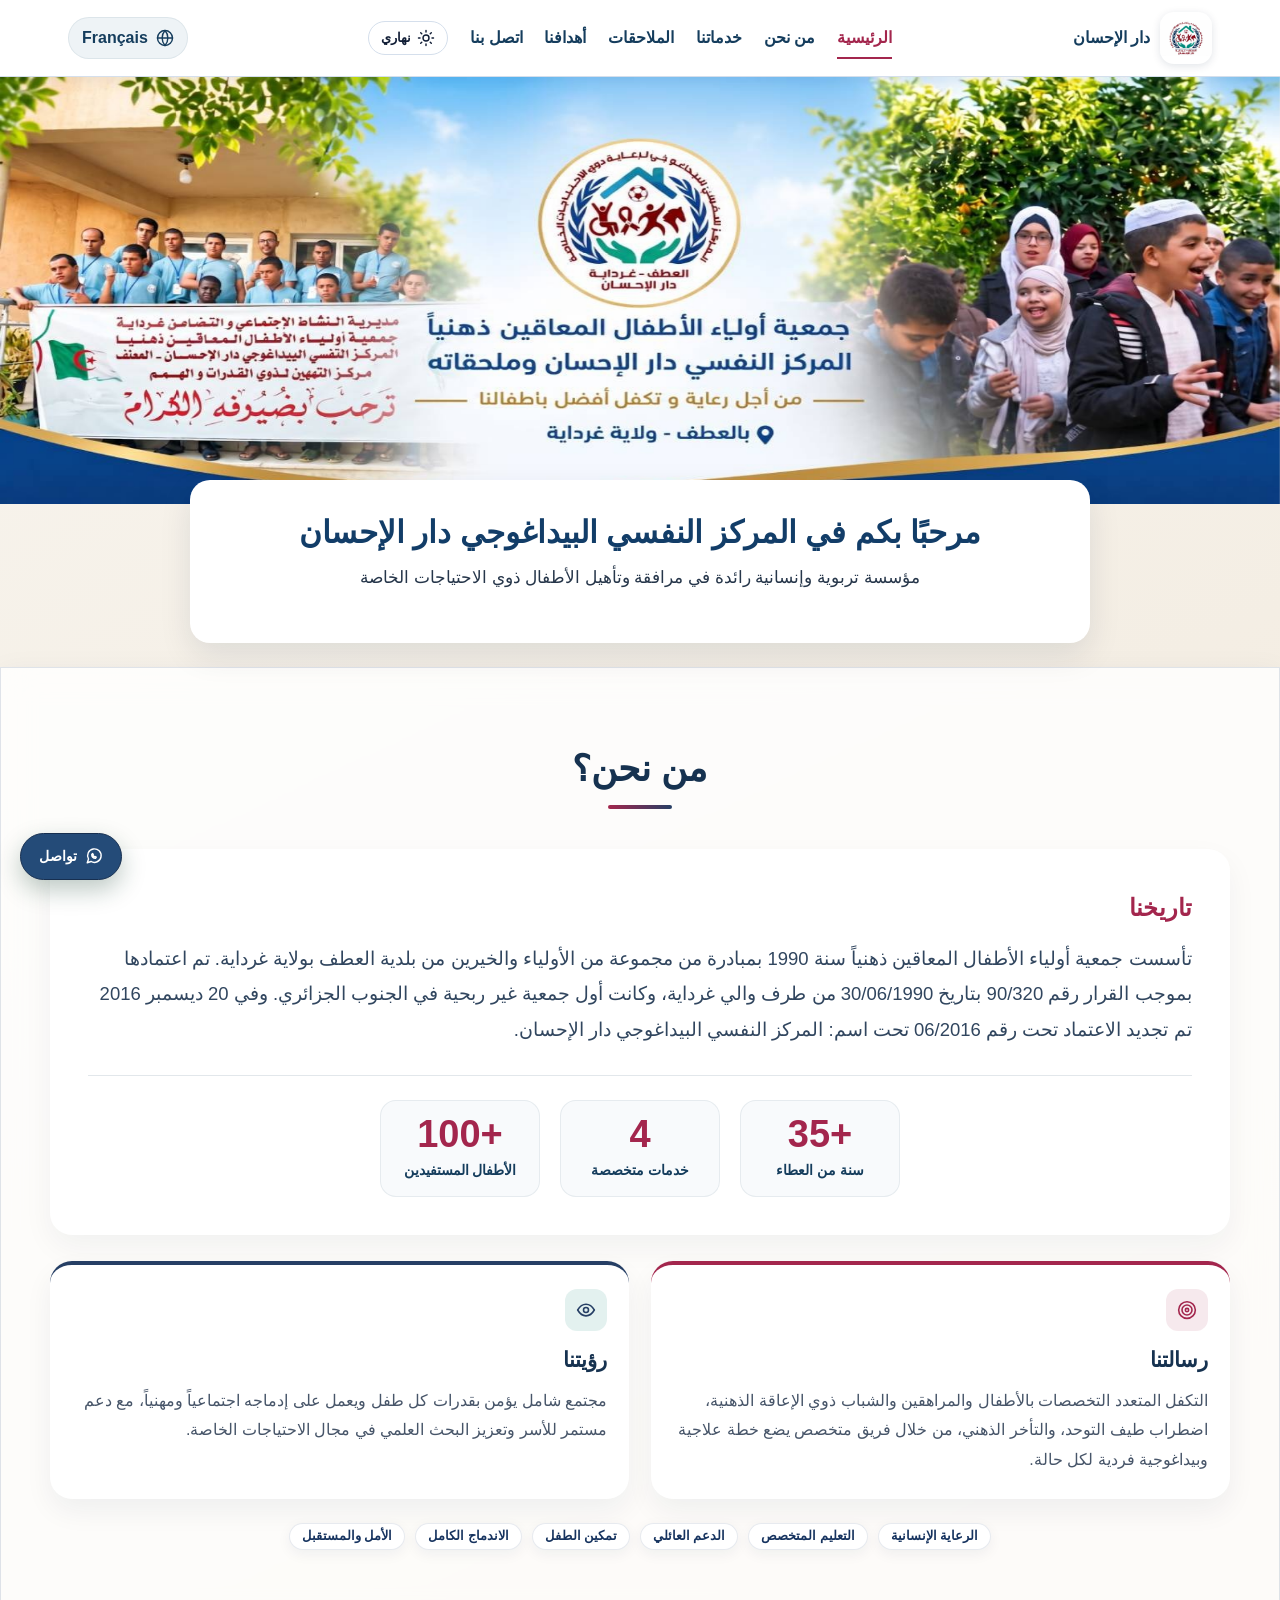
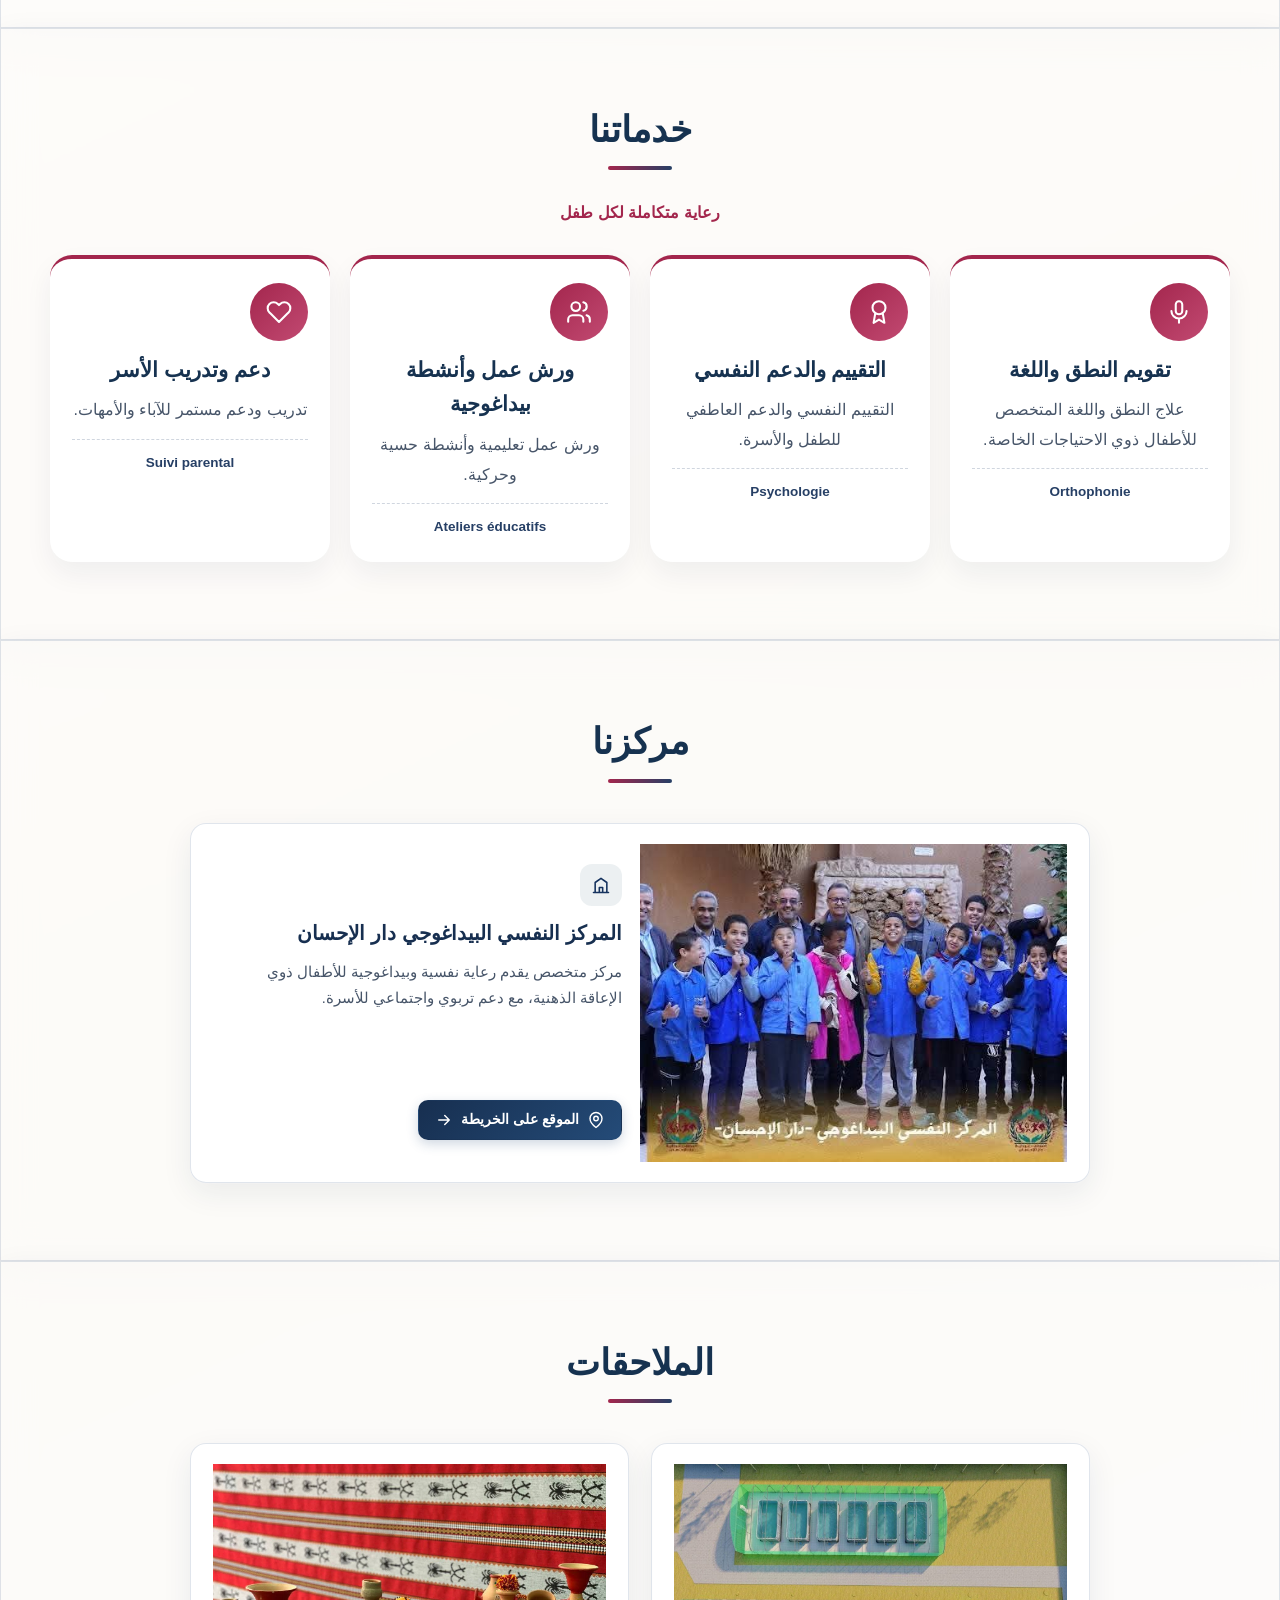
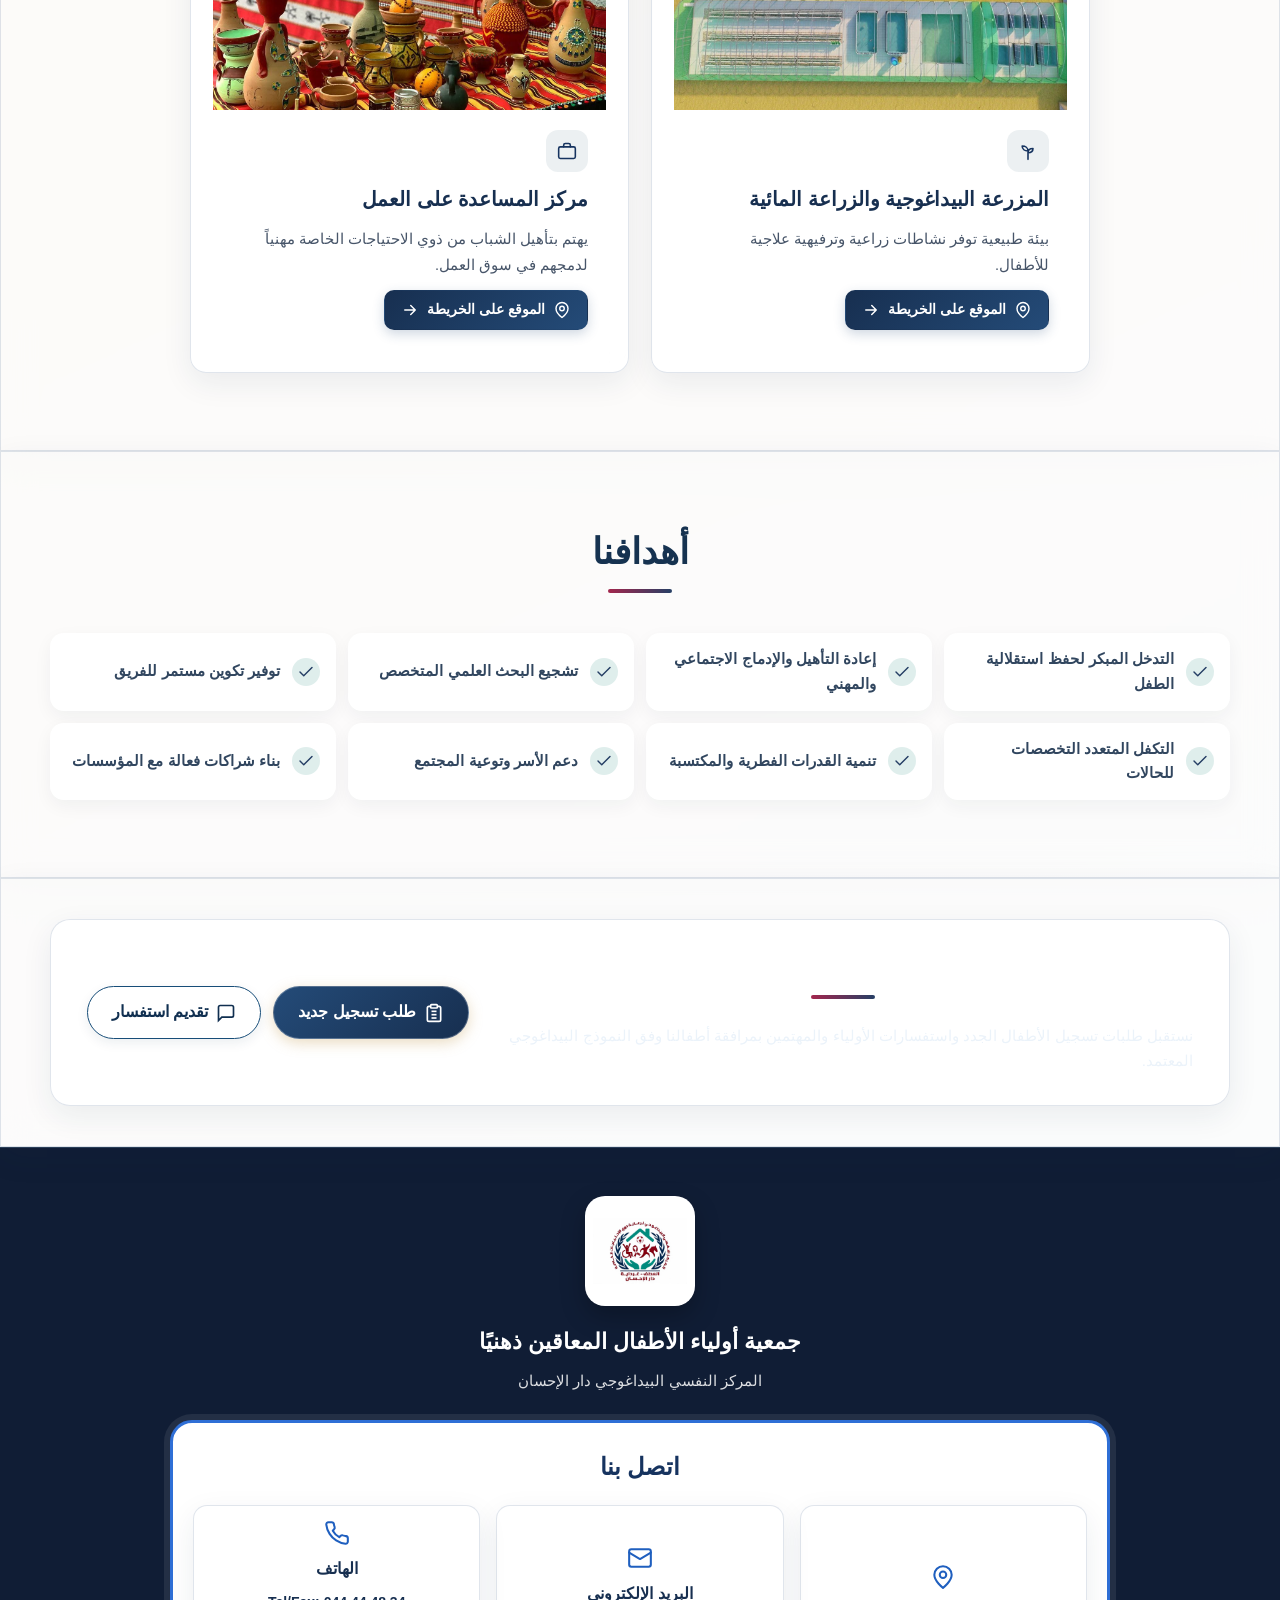
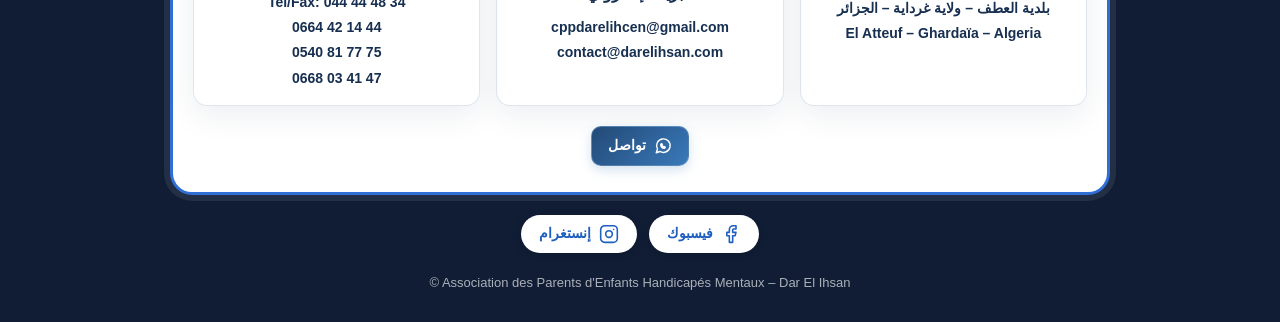
==== commit 499a8915: "Add files via upload" ====
--- a/index.html
+++ b/index.html
@@ -30,6 +30,7 @@
 <script src="pwa.js" defer></script>
   <link href="https://fonts.googleapis.com/css2?family=IBM+Plex+Sans+Arabic:wght@400;500;600;700&family=Inter:wght@400;500;600;700&family=Tajawal:wght@400;500;700;800&display=swap" rel="stylesheet">
   <link rel="stylesheet" href="crystal-blue-glass.css?v=20261121_v18">
+  <link rel="stylesheet" href="dar-ihsan-glass.css?v=20261124">
 </head>
 <body>
 <svg width="0" height="0" style="position:absolute" aria-hidden="true">
@@ -68,8 +69,7 @@
       <a href="#annexes" data-i18n="navAnnexes"></a>
       <a href="#goals" data-i18n="navGoals"></a>
       <a href="#contact" data-i18n="navContact"></a>
-      <a href="../Parents-main/parent.html" data-i18n="navParent">فضاء الأولياء</a>
-    </nav>
+        </nav>
 
     <button id="lang" class="lang" type="button" aria-label="Switch language">
       <i data-i="globe"></i>
@@ -88,7 +88,7 @@
   <div class="welcome-card-wrap">
     <div class="welcome-card">
       <h1 class="welcome-title" data-i18n="heroTitle">مرحبًا بكم في المركز النفسي البيداغوجي دار الإحسان</h1>
-      <p class="welcome-sub">مؤسسة تربوية وإنسانية رائدة في مرافقة وتأهيل الأطفال ذوي الاحتياجات الخاصة</p>
+      <p class="welcome-sub" data-i18n="welcomeSub">مؤسسة تربوية وإنسانية رائدة في مرافقة وتأهيل الأطفال ذوي الاحتياجات الخاصة</p>
     </div>
   </div>
 
@@ -162,17 +162,17 @@
     <div class="wrap">
       <div class="cta-bottom-card">
         <div class="cta-bottom-text">
-          <h2 class="cta-bottom-title">انضم إلينا أو تواصل مع إدارة دار الإحسان</h2>
-          <p class="cta-bottom-sub">نستقبل طلبات تسجيل الأطفال الجدد واستفسارات الأولياء والمهتمين بمرافقة أطفالنا وفق النموذج البيداغوجي المعتمد.</p>
+          <h2 class="cta-bottom-title" data-i18n="ctaBottomTitle">انضم إلينا أو تواصل مع إدارة دار الإحسان</h2>
+          <p class="cta-bottom-sub" data-i18n="ctaBottomSub">نستقبل طلبات تسجيل الأطفال الجدد واستفسارات الأولياء والمهتمين بمرافقة أطفالنا وفق النموذج البيداغوجي المعتمد.</p>
         </div>
         <div class="cta-bottom-btns">
           <button type="button" class="btn-cta-gold" id="btnBottomReg" onclick="window.openRegModal && window.openRegModal()">
             <svg viewBox="0 0 24 24" width="20" height="20" stroke="currentColor" fill="none" stroke-width="2"><path d="M16 4h2a2 2 0 0 1 2 2v14a2 2 0 0 1-2 2H6a2 2 0 0 1-2-2V6a2 2 0 0 1 2-2h2"/><rect x="8" y="2" width="8" height="4" rx="1" ry="1"/><path d="M9 14h6"/><path d="M9 18h6"/><path d="M9 10h6"/></svg>
-            <span>طلب تسجيل جديد</span>
+            <span data-i18n="btnNewReg">طلب تسجيل جديد</span>
           </button>
           <button type="button" class="btn-cta-light" id="btnBottomInq" onclick="window.openInqModal && window.openInqModal()">
             <svg viewBox="0 0 24 24" width="20" height="20" stroke="currentColor" fill="none" stroke-width="2"><path d="M21 15a2 2 0 0 1-2 2H7l-4 4V5a2 2 0 0 1 2-2h14a2 2 0 0 1 2 2z"/></svg>
-            <span>تقديم استفسار</span>
+            <span data-i18n="btnNewInq">تقديم استفسار</span>
           </button>
         </div>
       </div>
@@ -210,8 +210,8 @@
     <div class="public-modal-box" role="dialog" aria-modal="true" aria-labelledby="regModalTitle">
       <div class="public-modal-head">
         <div>
-          <h2 id="regModalTitle">استمارة طلب تسجيل أولي جديد</h2>
-          <p class="muted">مخصصة للأولياء الراغبين في تسجيل أبنائهم في جمعية دار الإحسان</p>
+          <h2 id="regModalTitle" data-i18n="regModalTitle">استمارة طلب تسجيل أولي جديد</h2>
+          <p class="muted" data-i18n="regModalSub">مخصصة للأولياء الراغبين في تسجيل أبنائهم في جمعية دار الإحسان</p>
         </div>
         <button type="button" class="btn-modal-close" id="btnCloseRegModal" onclick="window.closeRegModal && window.closeRegModal()" aria-label="إغلاق">&times;</button>
       </div>
@@ -220,46 +220,46 @@
         <!-- حقل الحماية من الرسائل الآلية Honeypot -->
         <input type="text" name="website_url_check" class="honeypot-fld" tabindex="-1" autocomplete="off">
 
-        <h3 class="form-section-title">1. معلومات ولي الأمر</h3>
+        <h3 class="form-section-title" data-i18n="regSec1Title">1. معلومات ولي الأمر</h3>
         <div class="form-grid-2">
           <label class="form-fld">
-            <span>الاسم واللقب الكامل <em class="req">*</em></span>
+            <span><span data-i18n="lblFullName">الاسم واللقب الكامل</span> <em class="req">*</em></span>
             <input type="text" id="reg_guardian_name" required placeholder="مثال: أحمد بن محمد">
           </label>
           <label class="form-fld">
-            <span>رقم الهاتف المباشر <em class="req">*</em></span>
+            <span><span data-i18n="lblPhone">رقم الهاتف المباشر</span> <em class="req">*</em></span>
             <input type="tel" id="reg_guardian_phone" required dir="ltr" placeholder="05 / 06 / 07...">
           </label>
           <label class="form-fld">
-            <span>البريد الإلكتروني (اختياري)</span>
+            <span data-i18n="lblEmailOpt">البريد الإلكتروني (اختياري)</span>
             <input type="email" id="reg_guardian_email" dir="ltr" placeholder="example@email.com">
           </label>
           <label class="form-fld">
-            <span>مكان الإقامة: الولاية والبلدية <em class="req">*</em></span>
+            <span><span data-i18n="lblResidence">مكان الإقامة: الولاية والبلدية</span> <em class="req">*</em></span>
             <input type="text" id="reg_residence" required placeholder="مثال: غرداية - العطف">
           </label>
         </div>
 
-        <h3 class="form-section-title">2. معلومات الطفل المراد تسجيله</h3>
+        <h3 class="form-section-title" data-i18n="regSec2Title">2. معلومات الطفل المراد تسجيله</h3>
         <div class="form-grid-2">
           <label class="form-fld">
-            <span>اسم ولقب الطفل <em class="req">*</em></span>
+            <span><span data-i18n="lblChildName">اسم ولقب الطفل</span> <em class="req">*</em></span>
             <input type="text" id="reg_child_name" required placeholder="اسم ولقب الطفل">
           </label>
           <label class="form-fld">
-            <span>تاريخ الميلاد <em class="req">*</em></span>
+            <span><span data-i18n="lblDob">تاريخ الميلاد</span> <em class="req">*</em></span>
             <input type="date" id="reg_child_dob" required>
           </label>
           <label class="form-fld">
-            <span>العمر المحسوب تلقائياً</span>
+            <span data-i18n="lblAutoAge">العمر المحسوب تلقائياً</span>
             <input type="text" id="reg_child_age" readonly class="is-readonly" placeholder="يُحسب فور إدخال تاريخ الميلاد">
           </label>
           <label class="form-fld">
-            <span>نوع الإعاقة أو اضطراب النمو <em class="req">*</em></span>
+            <span><span data-i18n="lblDisability">نوع الإعاقة أو اضطراب النمو</span> <em class="req">*</em></span>
             <input type="text" id="reg_disability" placeholder="اكتب نوع الإعاقة أو الاضطراب (مثال: التوحد، متلازمة داون، تأخر ذهني...)" required>
           </label>
           <label class="form-fld wide">
-            <span>معلومات وتوجيهات إضافية عن الحالة (اختياري)</span>
+            <span data-i18n="lblExtraNotes">معلومات وتوجيهات إضافية عن الحالة (اختياري)</span>
             <textarea id="reg_extra_info" rows="3" placeholder="اذكر أي تفاصيل إضافية تود إبلاغ الفريق البيداغوجي بها…"></textarea>
           </label>
         </div>
@@ -267,17 +267,17 @@
         <div class="privacy-consent-box">
           <label class="consent-label">
             <input type="checkbox" id="reg_consent" required>
-            <span>أوافق على معالجة البيانات المقدمة لأغراض دراسة طلب التسجيل والتواصل معي من طرف إدارة جمعية دار الإحسان، وأقر بصحة المعلومات المدخلة.</span>
-          </label>
-          <p class="privacy-note">تنبيه: إرسال الطلب الأولي لا يمثل قبولاً نهائياً أو إنشاء حساب فوري، بل يخضع لدراسة اللجنة البيداغوجية المتخصصة.</p>
+            <span data-i18n="lblRegConsent">أوافق على معالجة البيانات المقدمة لأغراض دراسة طلب التسجيل والتواصل معي من طرف إدارة جمعية دار الإحسان، وأقر بصحة المعلومات المدخلة.</span>
+          </label>
+          <p class="privacy-note" data-i18n="regPrivacyNote">تنبيه: إرسال الطلب الأولي لا يمثل قبولاً نهائياً أو إنشاء حساب فوري، بل يخضع لدراسة اللجنة البيداغوجية المتخصصة.</p>
         </div>
 
         <div id="regAlertBox" class="form-alert" hidden></div>
 
         <div class="modal-form-actions">
-          <button type="button" class="btn-cancel" id="btnCancelReg" onclick="window.closeRegModal && window.closeRegModal()">إلغاء</button>
+          <button type="button" class="btn-cancel" id="btnCancelReg" onclick="window.closeRegModal && window.closeRegModal()" data-i18n="btnCancel">إلغاء</button>
           <button type="submit" class="btn-submit-gold" id="btnSubmitReg">
-            <span>إرسال طلب التسجيل</span>
+            <span data-i18n="btnSubmitReg">إرسال طلب التسجيل</span>
           </button>
         </div>
       </form>
@@ -285,13 +285,13 @@
       <!-- بطاقة التأكيد والنجاح -->
       <div id="regSuccessCard" class="reg-success-card" hidden>
         <div class="success-icon-box">✓</div>
-        <h3>تم استلام طلبكم بنجاح</h3>
-        <p>ستقوم إدارة جمعية دار الإحسان بدراسة الطلب والتواصل معكم عند الحاجة. شكراً لثقتكم بنا.</p>
+        <h3 data-i18n="regSuccessTitle">تم استلام طلبكم بنجاح</h3>
+        <p data-i18n="regSuccessSub">ستقوم إدارة جمعية دار الإحسان بدراسة الطلب والتواصل معكم عند الحاجة. شكراً لثقتكم بنا.</p>
         <div class="ref-code-box">
-          <span>الرقم المرجعي لمتابعة طلبكم:</span>
+          <span data-i18n="lblRefNum">الرقم المرجعي لمتابعة طلبكم:</span>
           <strong id="regRefCodeDisplay">REQ-2026-0000</strong>
         </div>
-        <p class="muted small">يرجى الاحتفاظ بهذا الرقم لمتابعة التواصل مع إدارة المركز.</p>
+        <p class="muted small" data-i18n="regRefHint">يرجى الاحتفاظ بهذا الرقم لمتابعة التواصل مع إدارة المركز.</p>
         <button type="button" class="btn-cta-gold" id="btnDoneReg" onclick="window.closeRegModal && window.closeRegModal()" style="margin-top:16px;">تم</button>
       </div>
     </div>
@@ -302,8 +302,8 @@
     <div class="public-modal-box" role="dialog" aria-modal="true" aria-labelledby="inqModalTitle">
       <div class="public-modal-head">
         <div>
-          <h2 id="inqModalTitle">تقديم استفسار لإدارة دار الإحسان</h2>
-          <p class="muted">نسعد بالإجابة عن كافة تساؤلاتكم ومرافقتكم</p>
+          <h2 id="inqModalTitle" data-i18n="inqModalTitle">تقديم استفسار لإدارة دار الإحسان</h2>
+          <p class="muted" data-i18n="inqModalSub">نسعد بالإجابة عن كافة تساؤلاتكم ومرافقتكم</p>
         </div>
         <button type="button" class="btn-modal-close" id="btnCloseInqModal" onclick="window.closeInqModal && window.closeInqModal()" aria-label="إغلاق">&times;</button>
       </div>
@@ -313,23 +313,23 @@
 
         <div class="form-grid-2">
           <label class="form-fld">
-            <span>الاسم واللقب <em class="req">*</em></span>
+            <span><span data-i18n="lblName">الاسم واللقب</span> <em class="req">*</em></span>
             <input type="text" id="inq_name" required placeholder="الاسم واللقب">
           </label>
           <label class="form-fld">
-            <span>رقم الهاتف المباشر <em class="req">*</em></span>
+            <span><span data-i18n="lblPhone">رقم الهاتف المباشر</span> <em class="req">*</em></span>
             <input type="tel" id="inq_phone" required dir="ltr" placeholder="05 / 06 / 07...">
           </label>
           <label class="form-fld wide">
-            <span>البريد الإلكتروني (اختياري)</span>
+            <span data-i18n="lblEmailOpt">البريد الإلكتروني (اختياري)</span>
             <input type="email" id="inq_email" dir="ltr" placeholder="example@email.com">
           </label>
           <label class="form-fld wide">
-            <span>موضوع الاستفسار <em class="req">*</em></span>
+            <span><span data-i18n="lblInqSubject">موضوع الاستفسار</span> <em class="req">*</em></span>
             <input type="text" id="inq_subject" required placeholder="مثال: استفسار حول مواعيد الاستقبال وشروط التسجيل">
           </label>
           <label class="form-fld wide">
-            <span>نص الاستفسار أو الرسالة <em class="req">*</em></span>
+            <span><span data-i18n="lblInqMsg">نص الاستفسار أو الرسالة</span> <em class="req">*</em></span>
             <textarea id="inq_message" rows="4" required placeholder="اكتب استفسارك هنا بكل وضوح…"></textarea>
           </label>
         </div>
@@ -337,25 +337,25 @@
         <div class="privacy-consent-box">
           <label class="consent-label">
             <input type="checkbox" id="inq_consent" required>
-            <span>أوافق على معالجة البيانات المقدمة لأغراض الرد والتواصل بخصوص الاستفسار.</span>
+            <span data-i18n="lblInqConsent">أوافق على معالجة البيانات المقدمة لأغراض الرد والتواصل بخصوص الاستفسار.</span>
           </label>
         </div>
 
         <div id="inqAlertBox" class="form-alert" hidden></div>
 
         <div class="modal-form-actions">
-          <button type="button" class="btn-cancel" id="btnCancelInq" onclick="window.closeInqModal && window.closeInqModal()">إلغاء</button>
+          <button type="button" class="btn-cancel" id="btnCancelInq" onclick="window.closeInqModal && window.closeInqModal()" data-i18n="btnCancel">إلغاء</button>
           <button type="submit" class="btn-submit-gold" id="btnSubmitInq">
-            <span>إرسال الاستفسار</span>
+            <span data-i18n="btnSubmitInq">إرسال الاستفسار</span>
           </button>
         </div>
       </form>
 
       <div id="inqSuccessCard" class="reg-success-card" hidden>
         <div class="success-icon-box">✓</div>
-        <h3>تم استلام استفساركم بنجاح</h3>
-        <p>نشكركم على تواصلكم مع جمعية دار الإحسان. سيتم الرد على استفساركم والتواصل معكم في أقرب وقت.</p>
-        <button type="button" class="btn-cta-gold" id="btnDoneInq" onclick="window.closeInqModal && window.closeInqModal()" style="margin-top:16px;">إغلاق</button>
+        <h3 data-i18n="inqSuccessTitle">تم استلام استفساركم بنجاح</h3>
+        <p data-i18n="inqSuccessSub">نشكركم على تواصلكم مع جمعية دار الإحسان. سيتم الرد على استفساركم والتواصل معكم في أقرب وقت.</p>
+        <button type="button" class="btn-cta-gold" id="btnDoneInq" onclick="window.closeInqModal && window.closeInqModal()" style="margin-top:16px;" data-i18n="btnClose">إغلاق</button>
       </div>
     </div>
   </div>
--- a/dar-ihsan-glass.css
+++ b/dar-ihsan-glass.css
@@ -0,0 +1,1009 @@
+/* ==========================================================================
+   دار الإحسان — الهوية البصرية الموحدة (Glassmorphism)
+   الألوان المعتمدة:
+   - البيج الرملي: #E9DDCC
+   - الخلفية العاجية: #F8F5EF
+   - الأزرق الملكي: #244B78
+   - الأزرق المتوسط: #3979B9
+   - الكحلي: #172F50
+   - النصوص الداكنة: #292D35
+   - الأبيض: #FFFFFF
+   ممنوع: الوردي، البنفسجي، الأخضر، الألوان الفاقعة، والنصوص الشفافة.
+   ========================================================================== */
+
+:root {
+  --di-sand: #E9DDCC;
+  --di-sand-soft: #F2EAE0;
+  --di-ivory: #F8F5EF;
+  --di-royal: #244B78;
+  --di-blue: #3979B9;
+  --di-navy: #172F50;
+  --di-ink: #292D35;
+  --di-ink-sub: #434B57;
+  --di-white: #FFFFFF;
+  --di-glass-bg: rgba(255, 255, 255, 0.80);
+  --di-glass-strong: rgba(255, 255, 255, 0.92);
+  --di-glass-sand: rgba(248, 245, 239, 0.82);
+  --di-glass-border: rgba(233, 221, 204, 0.95);
+  --di-border-blue: rgba(36, 75, 120, 0.16);
+  --di-shadow: 0 10px 30px rgba(23, 47, 80, 0.08);
+  --di-shadow-sm: 0 4px 14px rgba(23, 47, 80, 0.06);
+  --di-radius: 16px;
+  --di-radius-sm: 10px;
+}
+
+@media screen {
+  /* إتاحة تحديد ونسخ النصوص في جميع أنحاء الموقعين */
+  html, body, #app, .card, .table, table, th, td, p, span, strong, h1, h2, h3, h4, h5, label, .modal-card, .modal-body, .pm-list-item-card, .pm-kv-row, .txt {
+    -webkit-user-select: text !important;
+    -moz-user-select: text !important;
+    user-select: text !important;
+  }
+
+  html, body {
+    min-height: 100%;
+    background: var(--di-ivory) !important;
+    background-image:
+      radial-gradient(ellipse at 10% 8%, rgba(57, 121, 185, 0.12), transparent 40%),
+      radial-gradient(ellipse at 90% 12%, rgba(233, 221, 204, 0.75), transparent 44%),
+      radial-gradient(ellipse at 82% 88%, rgba(36, 75, 120, 0.08), transparent 42%),
+      linear-gradient(160deg, var(--di-ivory) 0%, #F3EEE4 55%, #EFE7DA 100%) !important;
+    background-attachment: fixed !important;
+    color: var(--di-ink) !important;
+    font-family: "IBM Plex Sans Arabic", "Tajawal", "Segoe UI", Tahoma, sans-serif !important;
+    line-height: 1.65;
+  }
+
+  /* تباين قوي وواضح للنصوص دون إفساد البطاقات الداكنة أو الأزرار */
+  body { color: var(--di-ink); }
+  .card:not(.att-glass-hero):not(.children-hero):not(.sec-hero):not(.arch-clean-hero) h1,
+  .card:not(.att-glass-hero):not(.children-hero):not(.sec-hero):not(.arch-clean-hero) h2,
+  .card:not(.att-glass-hero):not(.children-hero):not(.sec-hero):not(.arch-clean-hero) h3,
+  .card:not(.att-glass-hero):not(.children-hero):not(.sec-hero):not(.arch-clean-hero) h4,
+  .ttl strong, .pm-title {
+    color: var(--di-navy);
+  }
+  .muted, .small {
+    color: var(--di-ink-sub);
+    opacity: 1 !important;
+  }
+  /* إبقاء النصوص بيضاء تماماً فوق الخلفيات الكحلية والزرقاء */
+  .children-hero, .children-hero *,
+  .sec-hero, .sec-hero *,
+  .arch-clean-hero, .arch-clean-hero *,
+  .att-glass-hero, .att-glass-hero *,
+  .btn.primary, .btn.primary *,
+  .btn.gold, .btn.gold *,
+  .btn.danger, .btn.danger *,
+  .btn-pm-primary, .btn-pm-primary * {
+    color: #FFFFFF !important;
+  }
+  .children-hero .btn.light, .children-hero .btn.light *,
+  .sec-hero .btn.light, .sec-hero .btn.light *,
+  .att-glass-hero .btn.light, .att-glass-hero .btn.light * {
+    color: var(--di-navy) !important;
+  }
+  /* إزالة اللون الأخضر من أزرار الواتساب داخل تفاصيل الطفل */
+  a[href*="wa.me"], .wa-btn, .wa-inline-btn, .btn-wa {
+    background: var(--di-royal) !important;
+    border-color: var(--di-navy) !important;
+    color: #FFFFFF !important;
+  }
+
+  /* ── شاشة تسجيل الدخول ── */
+  main.login {
+    background: transparent !important;
+    padding: 24px 16px !important;
+  }
+  .login-card {
+    background: var(--di-glass-strong) !important;
+    backdrop-filter: blur(18px) !important;
+    -webkit-backdrop-filter: blur(18px) !important;
+    border: 1.5px solid var(--di-sand) !important;
+    border-radius: 22px !important;
+    box-shadow: 0 20px 50px rgba(23, 47, 80, 0.12) !important;
+    padding: 32px 28px !important;
+  }
+
+  /* ── البطاقات الزجاجية الموحدة ── */
+  .card, .modal-card, .pm-list-item-card, .pm-c-card, .pm-drawer-child-card, .di-glass-card {
+    background: var(--di-glass-bg) !important;
+    backdrop-filter: blur(14px) !important;
+    -webkit-backdrop-filter: blur(14px) !important;
+    border: 1px solid var(--di-glass-border) !important;
+    box-shadow: var(--di-shadow) !important;
+    border-radius: var(--di-radius) !important;
+    color: var(--di-ink) !important;
+  }
+  .card {
+    padding: 20px 22px !important;
+  }
+
+  /* ── الشريط العلوي الموحد (Admin & Parents) ── */
+  header.bar.glass-header,
+  header.parent-modern-bar {
+    background: rgba(255, 255, 255, 0.86) !important;
+    backdrop-filter: blur(16px) !important;
+    -webkit-backdrop-filter: blur(16px) !important;
+    border-bottom: 1.5px solid var(--di-sand) !important;
+    box-shadow: 0 4px 18px rgba(23, 47, 80, 0.06) !important;
+    min-height: 64px !important;
+    padding: 10px 20px !important;
+    display: flex !important;
+    align-items: center !important;
+    justify-content: space-between !important;
+    gap: 12px !important;
+    position: sticky !important;
+    top: 0 !important;
+    z-index: 40 !important;
+  }
+
+  /* ── القائمة الجانبية (Admin): تصغير تلقائي وسلس ── */
+  #app.shell {
+    background: transparent !important;
+  }
+  #app .side {
+    background: rgba(255, 255, 255, 0.88) !important;
+    backdrop-filter: blur(18px) !important;
+    -webkit-backdrop-filter: blur(18px) !important;
+    border-inline-end: 1.5px solid var(--di-sand) !important;
+    box-shadow: -6px 0 28px rgba(23, 47, 80, 0.07) !important;
+    transition: width 0.25s cubic-bezier(0.4, 0, 0.2, 1), transform 0.25s ease !important;
+    overflow-x: hidden !important;
+  }
+  @media (min-width: 861px) {
+    #app.shell:not(.side-collapsed) .side {
+      width: 268px !important;
+    }
+    #app.shell.side-collapsed .side {
+      width: 74px !important;
+      padding-inline: 8px !important;
+    }
+    #app.shell.side-collapsed .side .brand {
+      justify-content: center !important;
+      padding: 12px 4px !important;
+    }
+    #app.shell.side-collapsed .side .brand-txt,
+    #app.shell.side-collapsed .side .side-close-btn,
+    #app.shell.side-collapsed .side .spp-info,
+    #app.shell.side-collapsed .side .nav-group-label,
+    #app.shell.side-collapsed .side #nav button span:not(.nav-badge),
+    #app.shell.side-collapsed .side .side-foot span {
+      display: none !important;
+    }
+    #app.shell.side-collapsed .side .side-profile-pill {
+      justify-content: center !important;
+      padding: 8px 4px !important;
+    }
+    #app.shell.side-collapsed .side #nav button {
+      justify-content: center !important;
+      padding: 11px 8px !important;
+      position: relative !important;
+    }
+    #app.shell.side-collapsed .side #nav button .nav-badge {
+      position: absolute !important;
+      top: 4px !important;
+      inset-inline-end: 6px !important;
+      font-size: 10px !important;
+      padding: 1px 5px !important;
+    }
+    #app.shell.side-collapsed .side .side-signout-btn {
+      justify-content: center !important;
+      padding: 10px 8px !important;
+    }
+  }
+
+  #app .side #nav button {
+    border-radius: 11px !important;
+    padding: 10px 12px !important;
+    margin: 2px 0 !important;
+    color: var(--di-ink) !important;
+    font-weight: 700 !important;
+    gap: 10px !important;
+    transition: background 0.18s ease, color 0.18s ease, transform 0.15s ease !important;
+  }
+  #app .side #nav button:hover {
+    background: var(--di-sand-soft) !important;
+    color: var(--di-navy) !important;
+  }
+  #app .side #nav button.active,
+  #app .side #nav button[aria-current="page"] {
+    background: linear-gradient(135deg, var(--di-navy) 0%, var(--di-royal) 100%) !important;
+    color: var(--di-white) !important;
+    box-shadow: 0 6px 16px rgba(23, 47, 80, 0.20) !important;
+  }
+  #app .side #nav button.active span,
+  #app .side #nav button[aria-current="page"] span {
+    color: var(--di-white) !important;
+  }
+  .side-profile-pill {
+    background: var(--di-ivory) !important;
+    border: 1px solid var(--di-sand) !important;
+    border-radius: 12px !important;
+  }
+  .spp-avatar {
+    background: var(--di-royal) !important;
+    color: var(--di-white) !important;
+  }
+
+  /* ── فضاء الأولياء: القائمة الجانبية والتبويبات ── */
+  .pm-drawer {
+    background: rgba(255, 255, 255, 0.94) !important;
+    backdrop-filter: blur(20px) !important;
+    -webkit-backdrop-filter: blur(20px) !important;
+    border-inline-start: 1.5px solid var(--di-sand) !important;
+  }
+  .pm-nav-tabs, .pm-desktop-tabs {
+    background: var(--di-glass-bg) !important;
+    backdrop-filter: blur(12px) !important;
+    border: 1px solid var(--di-sand) !important;
+    border-radius: 14px !important;
+    padding: 8px !important;
+  }
+  .pm-nav-tabs button.active,
+  .pm-drawer-nav button.active {
+    background: linear-gradient(135deg, var(--di-navy) 0%, var(--di-royal) 100%) !important;
+    color: var(--di-white) !important;
+    box-shadow: 0 4px 12px rgba(23, 47, 80, 0.18) !important;
+  }
+  .pm-nav-tabs button.active *,
+  .pm-drawer-nav button.active * {
+    color: var(--di-white) !important;
+  }
+
+  /* ── الأزرار الموحدة (بدون أخضر أو وردي أو بنفسجي) ── */
+  .btn, button.btn {
+    border-radius: 10px !important;
+    padding: 9px 16px !important;
+    min-height: 40px !important;
+    font-weight: 700 !important;
+    font-size: 14px !important;
+    line-height: 1.4 !important;
+    display: inline-flex !important;
+    align-items: center !important;
+    justify-content: center !important;
+    gap: 8px !important;
+    border: 1px solid transparent !important;
+    transition: transform 0.14s ease, box-shadow 0.18s ease, background 0.18s ease !important;
+  }
+  .btn.primary, .btn:not(.light):not(.danger):not(.gold):not(.ghost):not(.icon-btn), .btn-pm-primary {
+    background: linear-gradient(135deg, var(--di-navy) 0%, var(--di-royal) 100%) !important;
+    color: var(--di-white) !important;
+    box-shadow: 0 4px 12px rgba(36, 75, 120, 0.22) !important;
+  }
+  .btn.primary:hover, .btn-pm-primary:hover {
+    background: linear-gradient(135deg, var(--di-royal) 0%, var(--di-blue) 100%) !important;
+  }
+  .btn.gold {
+    background: linear-gradient(135deg, var(--di-royal) 0%, var(--di-blue) 100%) !important;
+    color: var(--di-white) !important;
+    box-shadow: 0 4px 12px rgba(57, 121, 185, 0.22) !important;
+  }
+  .btn.light {
+    background: var(--di-white) !important;
+    color: var(--di-navy) !important;
+    border: 1.5px solid var(--di-sand) !important;
+  }
+  .btn.light:hover {
+    background: var(--di-ivory) !important;
+    border-color: var(--di-royal) !important;
+  }
+  .btn.danger {
+    background: #B91C1C !important;
+    color: var(--di-white) !important;
+  }
+  .btn.small {
+    min-height: 34px !important;
+    padding: 6px 12px !important;
+    font-size: 13px !important;
+  }
+  .icon-btn, .pm-menu-btn, .pm-notif-btn {
+    background: var(--di-white) !important;
+    color: var(--di-navy) !important;
+    border: 1.5px solid var(--di-sand) !important;
+    border-radius: 10px !important;
+  }
+
+  /* ── الشارات (استبدال الأخضر والوردي والبنفسجي بالكحلي والأزرق والرملي) ── */
+  .badge, .chip, .pm-kid-chip, .top-center-pill {
+    border-radius: 999px !important;
+    padding: 4px 12px !important;
+    font-weight: 700 !important;
+    font-size: 12.5px !important;
+    line-height: 1.4 !important;
+  }
+  .badge.ok, .badge.good {
+    background: rgba(36, 75, 120, 0.12) !important;
+    color: var(--di-navy) !important;
+    border: 1px solid rgba(36, 75, 120, 0.25) !important;
+  }
+  .badge.gold, .badge.warn {
+    background: var(--di-sand) !important;
+    color: var(--di-navy) !important;
+    border: 1px solid rgba(23, 47, 80, 0.18) !important;
+  }
+  .badge.bad {
+    background: rgba(185, 28, 28, 0.12) !important;
+    color: #991B1B !important;
+    border: 1px solid rgba(185, 28, 28, 0.25) !important;
+  }
+  .tab-dot, .nav-badge, .notif-badge-bubble, .pm-notif-badge {
+    background: var(--di-royal) !important;
+    color: var(--di-white) !important;
+    font-weight: 800 !important;
+  }
+
+  /* ── الحقول والنماذج والقوائم المنسدلة (منع التصاق النص أو قصّه) ── */
+  input:not([type="checkbox"]):not([type="radio"]),
+  select,
+  textarea,
+  .input {
+    background: var(--di-white) !important;
+    color: var(--di-ink) !important;
+    border: 1.5px solid #D5C8B5 !important;
+    border-radius: 10px !important;
+    padding: 10px 14px !important;
+    min-height: 42px !important;
+    font-size: 14.5px !important;
+    line-height: 1.5 !important;
+    box-sizing: border-box !important;
+    max-width: 100% !important;
+  }
+  select {
+    padding-inline-end: 30px !important;
+    text-overflow: ellipsis !important;
+    white-space: nowrap !important;
+  }
+  input:focus, select:focus, textarea:focus, .input:focus {
+    outline: none !important;
+    border-color: var(--di-royal) !important;
+    box-shadow: 0 0 0 3px rgba(57, 121, 185, 0.16) !important;
+  }
+  label.fld {
+    display: flex !important;
+    flex-direction: column !important;
+    gap: 6px !important;
+    margin-bottom: 12px !important;
+  }
+  label.fld > span, .lbl {
+    font-weight: 700 !important;
+    color: var(--di-navy) !important;
+    font-size: 13.5px !important;
+  }
+
+  /* ── الجداول ── */
+  .table-wrap, .tbl-wrap {
+    overflow-x: auto !important;
+    border-radius: 14px !important;
+    border: 1px solid var(--di-sand) !important;
+    background: var(--di-glass-strong) !important;
+  }
+  table.tbl, .card table {
+    width: 100%;
+    border-collapse: collapse;
+  }
+  table.tbl th {
+    background: var(--di-ivory) !important;
+    color: var(--di-navy) !important;
+    font-weight: 800 !important;
+    padding: 12px 14px !important;
+    border-bottom: 1.5px solid var(--di-sand) !important;
+    text-align: start;
+  }
+  table.tbl td {
+    padding: 11px 14px !important;
+    border-bottom: 1px solid rgba(233, 221, 204, 0.6) !important;
+    color: var(--di-ink) !important;
+    vertical-align: middle;
+  }
+  table.tbl tbody tr:hover {
+    background: rgba(248, 245, 239, 0.7) !important;
+  }
+
+  /* ── إعادة تصميم الحضور والغيابات (Glassmorphism) ── */
+  .att-glass-hero {
+    background: linear-gradient(135deg, rgba(23, 47, 80, 0.94) 0%, rgba(36, 75, 120, 0.90) 100%) !important;
+    color: var(--di-white) !important;
+    border-radius: 18px !important;
+    padding: 20px 24px !important;
+    border: 1px solid rgba(233, 221, 204, 0.35) !important;
+    box-shadow: var(--di-shadow) !important;
+    margin-bottom: 16px !important;
+  }
+  .att-glass-hero h2, .att-glass-hero p, .att-glass-hero span {
+    color: var(--di-white) !important;
+  }
+  .att-stats-grid {
+    display: grid !important;
+    grid-template-columns: repeat(auto-fit, minmax(170px, 1fr)) !important;
+    gap: 12px !important;
+    margin-bottom: 16px !important;
+  }
+  .att-stat-card {
+    background: var(--di-glass-bg) !important;
+    backdrop-filter: blur(14px) !important;
+    border: 1.5px solid var(--di-sand) !important;
+    border-radius: 16px !important;
+    padding: 16px 18px !important;
+    box-shadow: var(--di-shadow-sm) !important;
+    display: flex !important;
+    flex-direction: column !important;
+    gap: 6px !important;
+  }
+  .att-stat-card .att-stat-val {
+    font-size: 28px !important;
+    font-weight: 800 !important;
+    color: var(--di-navy) !important;
+    line-height: 1.1 !important;
+  }
+  .att-stat-card .att-stat-lbl {
+    font-size: 13.5px !important;
+    font-weight: 700 !important;
+    color: var(--di-ink-sub) !important;
+  }
+  .att-stat-card.is-present { border-inline-start: 4px solid var(--di-royal) !important; }
+  .att-stat-card.is-absent { border-inline-start: 4px solid #B91C1C !important; }
+  .att-stat-card.is-unrecorded { border-inline-start: 4px solid var(--di-sand) !important; }
+  .att-stat-card.is-total { border-inline-start: 4px solid var(--di-navy) !important; }
+
+  .att-pill-btn {
+    padding: 7px 14px !important;
+    border-radius: 999px !important;
+    font-weight: 700 !important;
+    font-size: 13px !important;
+    border: 1.5px solid var(--di-sand) !important;
+    background: var(--di-white) !important;
+    color: var(--di-ink) !important;
+    cursor: pointer;
+    transition: all 0.15s ease !important;
+  }
+  .att-pill-btn.active-present {
+    background: var(--di-royal) !important;
+    border-color: var(--di-navy) !important;
+    color: var(--di-white) !important;
+  }
+  .att-pill-btn.active-absent {
+    background: #B91C1C !important;
+    border-color: #991B1B !important;
+    color: var(--di-white) !important;
+  }
+  .att-pill-btn.active-unrecorded {
+    background: var(--di-sand) !important;
+    border-color: var(--di-navy) !important;
+    color: var(--di-navy) !important;
+  }
+
+  /* ── التجاوب مع الهاتف ── */
+  @media (max-width: 720px) {
+    .card { padding: 14px 14px !important; border-radius: 14px !important; }
+    header.bar.glass-header, header.parent-modern-bar { padding: 8px 12px !important; }
+    .btn, button.btn { padding: 8px 12px !important; font-size: 13.5px !important; }
+  }
+}
+
+  /* ── إعادة تصميم الحضور والغيابات (صفوف .att-* الفعلية) ── */
+  .att-stats {
+    display: grid !important;
+    grid-template-columns: repeat(auto-fit, minmax(175px, 1fr)) !important;
+    gap: 12px !important;
+    margin-bottom: 16px !important;
+  }
+  .att-stat {
+    background: var(--di-glass-bg) !important;
+    backdrop-filter: blur(14px) !important;
+    -webkit-backdrop-filter: blur(14px) !important;
+    border: 1.5px solid var(--di-sand) !important;
+    border-inline-start: 4px solid var(--c, var(--di-royal)) !important;
+    border-radius: 16px !important;
+    padding: 16px 18px !important;
+    box-shadow: var(--di-shadow-sm) !important;
+    display: flex !important;
+    align-items: center !important;
+    justify-content: space-between !important;
+    gap: 10px !important;
+  }
+  .att-stat strong {
+    font-size: 26px !important;
+    font-weight: 800 !important;
+    color: var(--di-navy) !important;
+    display: block !important;
+  }
+  .att-stat span {
+    font-size: 13.5px !important;
+    font-weight: 700 !important;
+    color: var(--di-ink-sub) !important;
+  }
+  .att-chips {
+    display: flex !important;
+    flex-wrap: wrap !important;
+    gap: 8px !important;
+    margin-bottom: 14px !important;
+  }
+  .att-chip {
+    background: var(--di-white) !important;
+    border: 1.5px solid var(--di-sand) !important;
+    color: var(--di-navy) !important;
+    border-radius: 999px !important;
+    padding: 7px 14px !important;
+    font-weight: 700 !important;
+    font-size: 13.5px !important;
+    display: inline-flex !important;
+    align-items: center !important;
+    gap: 8px !important;
+  }
+  .att-chip[aria-pressed="true"] {
+    background: linear-gradient(135deg, var(--di-navy) 0%, var(--di-royal) 100%) !important;
+    color: var(--di-white) !important;
+    border-color: var(--di-navy) !important;
+  }
+  .att-chip[aria-pressed="true"] em {
+    background: rgba(255, 255, 255, 0.22) !important;
+    color: var(--di-white) !important;
+  }
+  .att-list {
+    display: flex !important;
+    flex-direction: column !important;
+    gap: 10px !important;
+  }
+  .att-card-child, .att-row {
+    background: var(--di-glass-bg) !important;
+    backdrop-filter: blur(12px) !important;
+    border: 1px solid var(--di-sand) !important;
+    border-radius: 14px !important;
+    padding: 12px 16px !important;
+    box-shadow: var(--di-shadow-sm) !important;
+  }
+  .att-seg-btn {
+    border-radius: 10px !important;
+    padding: 7px 12px !important;
+    font-weight: 700 !important;
+    border: 1.5px solid var(--di-sand) !important;
+    background: var(--di-white) !important;
+    color: var(--di-ink) !important;
+  }
+  .att-seg-btn.is-active.seg-present,
+  .att-seg-btn.active.seg-present {
+    background: var(--di-royal) !important;
+    color: var(--di-white) !important;
+    border-color: var(--di-navy) !important;
+  }
+  .att-seg-btn.is-active.seg-absent,
+  .att-seg-btn.active.seg-absent {
+    background: #B91C1C !important;
+    color: var(--di-white) !important;
+    border-color: #991B1B !important;
+  }
+  .att-seg-btn.is-active.seg-none,
+  .att-seg-btn.active.seg-none {
+    background: var(--di-sand) !important;
+    color: var(--di-navy) !important;
+    border-color: var(--di-navy) !important;
+  }
+  .att-btn.save {
+    background: linear-gradient(135deg, var(--di-navy) 0%, var(--di-royal) 100%) !important;
+    color: var(--di-white) !important;
+    border-radius: 12px !important;
+    padding: 10px 20px !important;
+    font-weight: 800 !important;
+  }
+  .att-btn.send, .att-wa-direct-btn {
+    background: linear-gradient(135deg, var(--di-royal) 0%, var(--di-blue) 100%) !important;
+    color: var(--di-white) !important;
+    border-radius: 12px !important;
+    padding: 10px 18px !important;
+    font-weight: 800 !important;
+  }
+}
+
+  /* ── تنسيقات قسم الحضور والغيابات المعاد بناؤه (.att2-*) ── */
+  .att2-tabs {
+    display: flex !important;
+    flex-wrap: wrap !important;
+    gap: 8px !important;
+    margin-bottom: 14px !important;
+  }
+  .att2-tab-btn {
+    background: var(--di-white) !important;
+    border: 1.5px solid var(--di-sand) !important;
+    color: var(--di-navy) !important;
+    border-radius: 12px !important;
+    padding: 9px 16px !important;
+    font-weight: 700 !important;
+    font-size: 14px !important;
+    display: inline-flex !important;
+    align-items: center !important;
+    gap: 8px !important;
+    cursor: pointer;
+  }
+  .att2-tab-btn.is-active {
+    background: linear-gradient(135deg, var(--di-navy) 0%, var(--di-royal) 100%) !important;
+    color: var(--di-white) !important;
+    border-color: var(--di-navy) !important;
+    box-shadow: 0 4px 14px rgba(23, 47, 80, 0.20) !important;
+  }
+  .att2-controls-grid {
+    display: grid !important;
+    grid-template-columns: repeat(auto-fit, minmax(180px, 1fr)) !important;
+    gap: 12px !important;
+  }
+  .att2-notice-24h {
+    border-inline-start: 4px solid var(--di-royal) !important;
+    background: rgba(248, 245, 239, 0.92) !important;
+    margin-bottom: 14px !important;
+  }
+  .att2-sections-host {
+    display: flex !important;
+    flex-direction: column !important;
+    gap: 14px !important;
+    margin-bottom: 16px !important;
+  }
+  .att2-sec-head {
+    display: flex !important;
+    justify-content: space-between !important;
+    align-items: center !important;
+    flex-wrap: wrap !important;
+    gap: 12px !important;
+    padding-bottom: 12px !important;
+    margin-bottom: 12px !important;
+    border-bottom: 1.5px solid var(--di-sand) !important;
+  }
+  .att2-sec-badges {
+    display: flex !important;
+    flex-wrap: wrap !important;
+    gap: 6px !important;
+  }
+  .att2-kids-list {
+    display: flex !important;
+    flex-direction: column !important;
+    gap: 8px !important;
+  }
+  .att2-kid-row {
+    display: flex !important;
+    justify-content: space-between !important;
+    align-items: center !important;
+    flex-wrap: wrap !important;
+    gap: 10px !important;
+    padding: 10px 14px !important;
+    border-radius: 12px !important;
+    background: rgba(255, 255, 255, 0.88) !important;
+    border: 1px solid var(--di-sand) !important;
+    border-inline-start: 4px solid transparent !important;
+  }
+  .att2-kid-row.is-present { border-inline-start-color: var(--di-royal) !important; }
+  .att2-kid-row.is-absent { border-inline-start-color: #B91C1C !important; }
+  .att2-kid-info {
+    display: flex !important;
+    align-items: center !important;
+    gap: 12px !important;
+    min-width: 220px !important;
+  }
+  .att2-avatar-img, .att2-avatar-txt {
+    width: 40px !important;
+    height: 40px !important;
+    border-radius: 50% !important;
+    flex-shrink: 0 !important;
+    object-fit: cover !important;
+  }
+  .att2-avatar-txt {
+    background: var(--di-sand) !important;
+    color: var(--di-navy) !important;
+    display: flex !important;
+    align-items: center !important;
+    justify-content: center !important;
+    font-weight: 800 !important;
+    font-size: 16px !important;
+  }
+  .att2-kid-meta {
+    display: flex !important;
+    flex-wrap: wrap !important;
+    align-items: center !important;
+    gap: 8px !important;
+    font-size: 12.5px !important;
+    color: var(--di-ink-sub) !important;
+    margin-top: 2px !important;
+  }
+  .att2-kid-actions {
+    display: flex !important;
+    flex-wrap: wrap !important;
+    align-items: center !important;
+    gap: 8px !important;
+  }
+  .att2-footer-bar {
+    display: flex !important;
+    justify-content: space-between !important;
+    align-items: center !important;
+    flex-wrap: wrap !important;
+    gap: 12px !important;
+    position: sticky !important;
+    bottom: 12px !important;
+    z-index: 20 !important;
+  }
+}
+
+  /* ── إصلاح عرض النوافذ المنبثقة والمعاينة الكاملة (منع انضغاط النافذة) ── */
+  #modal.modal {
+    position: fixed !important;
+    inset: 0 !important;
+    z-index: 9999 !important;
+    display: flex !important;
+    align-items: center !important;
+    justify-content: center !important;
+    padding: 12px !important;
+    background: rgba(23, 47, 80, 0.24) !important;
+    backdrop-filter: blur(8px) !important;
+    -webkit-backdrop-filter: blur(8px) !important;
+  }
+  #modal.modal[hidden] {
+    display: none !important;
+  }
+  #modal #modalCard.modal-card {
+    width: min(1040px, 96vw) !important;
+    max-width: 96vw !important;
+    max-height: 92dvh !important;
+    min-height: 160px !important;
+    height: auto !important;
+    display: block !important;
+    overflow-y: auto !important;
+    overflow-x: auto !important;
+    padding: 22px !important;
+    background: #FFFFFF !important;
+    color: #172F50 !important;
+    border: 1.5px solid rgba(36, 75, 120, 0.16) !important;
+    border-radius: 22px !important;
+    box-shadow: 0 24px 60px rgba(23, 47, 80, 0.18) !important;
+  }
+  #modal #modalCard .modal.card,
+  #modal #modalCard .modal-body {
+    position: static !important;
+    inset: auto !important;
+    width: 100% !important;
+    max-width: 100% !important;
+    max-height: none !important;
+    height: auto !important;
+    overflow: visible !important;
+    background: transparent !important;
+    border: none !important;
+    box-shadow: none !important;
+    padding: 0 !important;
+    margin: 0 !important;
+  }
+
+  /* ── إبقاء شريط الأيقونات المصغر ظاهراً دائماً عند طي القائمة الجانبية ── */
+  @media (max-width: 860px) {
+    #app.shell.side-collapsed .side {
+      position: fixed !important;
+      inset-block: 0 !important;
+      inset-inline-start: 0 !important;
+      width: 60px !important;
+      transform: translateX(0) !important;
+      display: flex !important;
+      flex-direction: column !important;
+      padding: 8px 4px !important;
+      z-index: 45 !important;
+    }
+    #app.shell.side-collapsed .main {
+      margin-inline-start: 60px !important;
+      width: calc(100% - 60px) !important;
+    }
+    #app.shell.side-collapsed .side .brand { justify-content: center !important; padding: 8px 2px !important; }
+    #app.shell.side-collapsed .side .brand-txt,
+    #app.shell.side-collapsed .side .side-close-btn,
+    #app.shell.side-collapsed .side .spp-info,
+    #app.shell.side-collapsed .side .nav-group-label,
+    #app.shell.side-collapsed .side #nav button span:not(.nav-badge),
+    #app.shell.side-collapsed .side .side-foot span {
+      display: none !important;
+    }
+    #app.shell.side-collapsed .side .side-profile-pill { justify-content: center !important; padding: 6px 2px !important; }
+    #app.shell.side-collapsed .side #nav button { justify-content: center !important; padding: 10px 4px !important; }
+    #app.shell.side-collapsed .side .side-signout-btn { justify-content: center !important; padding: 10px 4px !important; }
+  }
+
+  /* ── عارض ملء الشاشة القابل للتكبير اليدوي في فضاء الأولياء ── */
+  .de-fs-viewer {
+    position: fixed;
+    inset: 0;
+    width: 100vw;
+    height: 100dvh;
+    z-index: 10000;
+    background: var(--di-ivory);
+    display: flex;
+    flex-direction: column;
+  }
+  .de-fs-bar {
+    display: flex;
+    align-items: center;
+    justify-content: space-between;
+    gap: 10px;
+    padding: 10px 16px;
+    background: rgba(255, 255, 255, 0.94);
+    border-bottom: 1.5px solid var(--di-sand);
+    flex-shrink: 0;
+  }
+  .de-fs-stage {
+    flex: 1;
+    overflow: auto;
+    padding: 12px;
+    touch-action: pan-x pan-y pinch-zoom;
+    -webkit-overflow-scrolling: touch;
+  }
+
+  /* ── أسهم الطي والفتح للأرشيف والتقارير والتقييمات ── */
+  .de-acc-toggle {
+    width: 100%;
+    display: flex;
+    align-items: center;
+    justify-content: space-between;
+    padding: 10px 14px;
+    border-radius: 10px;
+    background: var(--di-ivory);
+    border: 1.5px solid var(--di-sand);
+    color: var(--di-navy);
+    font-weight: 800;
+    font-size: 14px;
+    cursor: pointer;
+    margin-bottom: 8px;
+  }
+  .de-acc-arrow {
+    font-size: 14px;
+    transition: transform 0.2s ease;
+  }
+  .de-acc-toggle[aria-expanded="true"] .de-acc-arrow {
+    transform: rotate(180deg);
+  }
+
+  /* ── إزالة حرف الدال في القائمة الجانبية المصغرة وتحسين الشريط العلوي في الهاتف ── */
+  #app.shell.side-collapsed .side #sideAvatar,
+  #app.shell.side-collapsed .side .side-profile-pill {
+    display: none !important;
+  }
+  @media (max-width: 860px) {
+    .side #sideAvatar,
+    .side .side-profile-pill {
+      display: none !important;
+    }
+    .topbar {
+      flex-wrap: wrap !important;
+      gap: 8px !important;
+      padding: 10px 12px !important;
+    }
+    .topbar-title, #pageTitle {
+      font-size: 1rem !important;
+      white-space: normal !important;
+      overflow: visible !important;
+      text-overflow: unset !important;
+      line-height: 1.35 !important;
+    }
+    .branch-pill, .user-pill {
+      max-width: 100% !important;
+      white-space: normal !important;
+      font-size: 0.78rem !important;
+    }
+    /* تمرير أفقي سلس لجميع الجداول وجدول ملاحظة السلوك على الهاتف */
+    .table-wrap,
+    .behavior-observation-paper,
+    .oep-paper-stage,
+    .bo-table-wrap,
+    .pm-table-wrap {
+      overflow-x: auto !important;
+      -webkit-overflow-scrolling: touch !important;
+      max-width: 100% !important;
+    }
+    .behavior-observation-paper table,
+    .table-wrap table {
+      min-width: 640px;
+    }
+  }
+
+  /* ── إصلاح وضوح النصوص داخل بطاقة الطفل في قائمة فضاء الأولياء ── */
+  .pm-drawer-child-card,
+  .pm-drawer-child-card * {
+    color: #172F50 !important;
+  }
+  .pm-drawer-child-card .pm-dcc-greet {
+    color: #475569 !important;
+    font-weight: 700 !important;
+  }
+  .pm-drawer-child-card .pm-dcc-name {
+    color: #172F50 !important;
+    font-weight: 900 !important;
+  }
+  .pm-drawer-child-card .pm-dcc-badges .badge,
+  .pm-drawer-child-card .badge {
+    color: #172F50 !important;
+    background: #E9DDCC !important;
+    border: 1px solid rgba(36, 75, 120, 0.22) !important;
+    font-weight: 800 !important;
+  }
+
+  /* ── انتقالات سلسة بين الصفحات في الإدارة وفضاء الأولياء ── */
+  @keyframes deViewFadeIn {
+    from { opacity: 0; transform: translateY(8px); }
+    to { opacity: 1; transform: translateY(0); }
+  }
+  #view > * {
+    animation: deViewFadeIn 0.24s cubic-bezier(0.22, 1, 0.36, 1) both;
+  }
+
+  /* ── عارض ملء الشاشة التفاعلي (تكبير وتصغير يدوي باللمس دون أزرار) ── */
+  .de-fs-viewer {
+    position: fixed !important;
+    inset: 0 !important;
+    z-index: 10050 !important;
+    background: rgba(15, 23, 42, 0.94) !important;
+    display: flex !important;
+    flex-direction: column !important;
+  }
+  .de-fs-bar {
+    display: flex !important;
+    align-items: center !important;
+    justify-content: space-between !important;
+    padding: 10px 16px !important;
+    background: rgba(23, 47, 80, 0.95) !important;
+    color: #FFFFFF !important;
+    border-bottom: 1px solid rgba(255, 255, 255, 0.14) !important;
+  }
+  .de-fs-stage {
+    flex: 1 !important;
+    overflow: auto !important;
+    -webkit-overflow-scrolling: touch !important;
+    touch-action: pan-x pan-y pinch-zoom !important;
+    display: flex !important;
+    align-items: flex-start !important;
+    justify-content: center !important;
+    padding: 12px !important;
+  }
+  .de-fs-stage img,
+  .de-fs-stage canvas {
+    max-width: 100% !important;
+    height: auto !important;
+    border-radius: 10px !important;
+    box-shadow: 0 12px 40px rgba(0, 0, 0, 0.45) !important;
+    touch-action: pan-x pan-y pinch-zoom !important;
+  }
+
+/* ── هوية دار الإحسان الزجاجية للموقع العام + إصلاح وضوح معلومات الاتصال ── */
+body {
+  background: linear-gradient(155deg, #F8F5EF 0%, #EFE5D6 48%, #E7EEF7 100%) !important;
+  color: #292D35 !important;
+}
+.hdr, header.hdr {
+  background: rgba(255, 255, 255, 0.86) !important;
+  backdrop-filter: blur(18px) saturate(150%) !important;
+  -webkit-backdrop-filter: blur(18px) saturate(150%) !important;
+  border-bottom: 1.5px solid rgba(36, 75, 120, 0.14) !important;
+}
+.sec, .card, .fi, .news-card, .modal-box, .cta-bottom-card {
+  background: rgba(255, 255, 255, 0.82) !important;
+  backdrop-filter: blur(16px) !important;
+  -webkit-backdrop-filter: blur(16px) !important;
+  border: 1px solid rgba(36, 75, 120, 0.14) !important;
+  box-shadow: 0 10px 30px rgba(23, 47, 80, 0.08) !important;
+  color: #292D35 !important;
+}
+/* إصلاح عدم وضوح البريد الإلكتروني وأرقام الهاتف في قسم اتصل بنا */
+#contact .fi,
+#contact .fi p,
+#contact .fi h4,
+#contact .fi span,
+#contact .fi a,
+.fi a {
+  color: #172F50 !important;
+  opacity: 1 !important;
+  font-weight: 700 !important;
+  text-decoration: none !important;
+}
+#contact .fi a:hover,
+.fi a:hover {
+  color: #244B78 !important;
+  text-decoration: underline !important;
+}
+.btn-cta-gold, .btn-primary, button[type="submit"] {
+  background: linear-gradient(135deg, #244B78 0%, #172F50 100%) !important;
+  color: #FFFFFF !important;
+  border: 1px solid rgba(255, 255, 255, 0.25) !important;
+}
+/* انتقالات سلسة للموقع العام */
+section, .sec, .card, .modal-box {
+  animation: deViewFadeIn 0.3s cubic-bezier(0.22, 1, 0.36, 1) both;
+}
